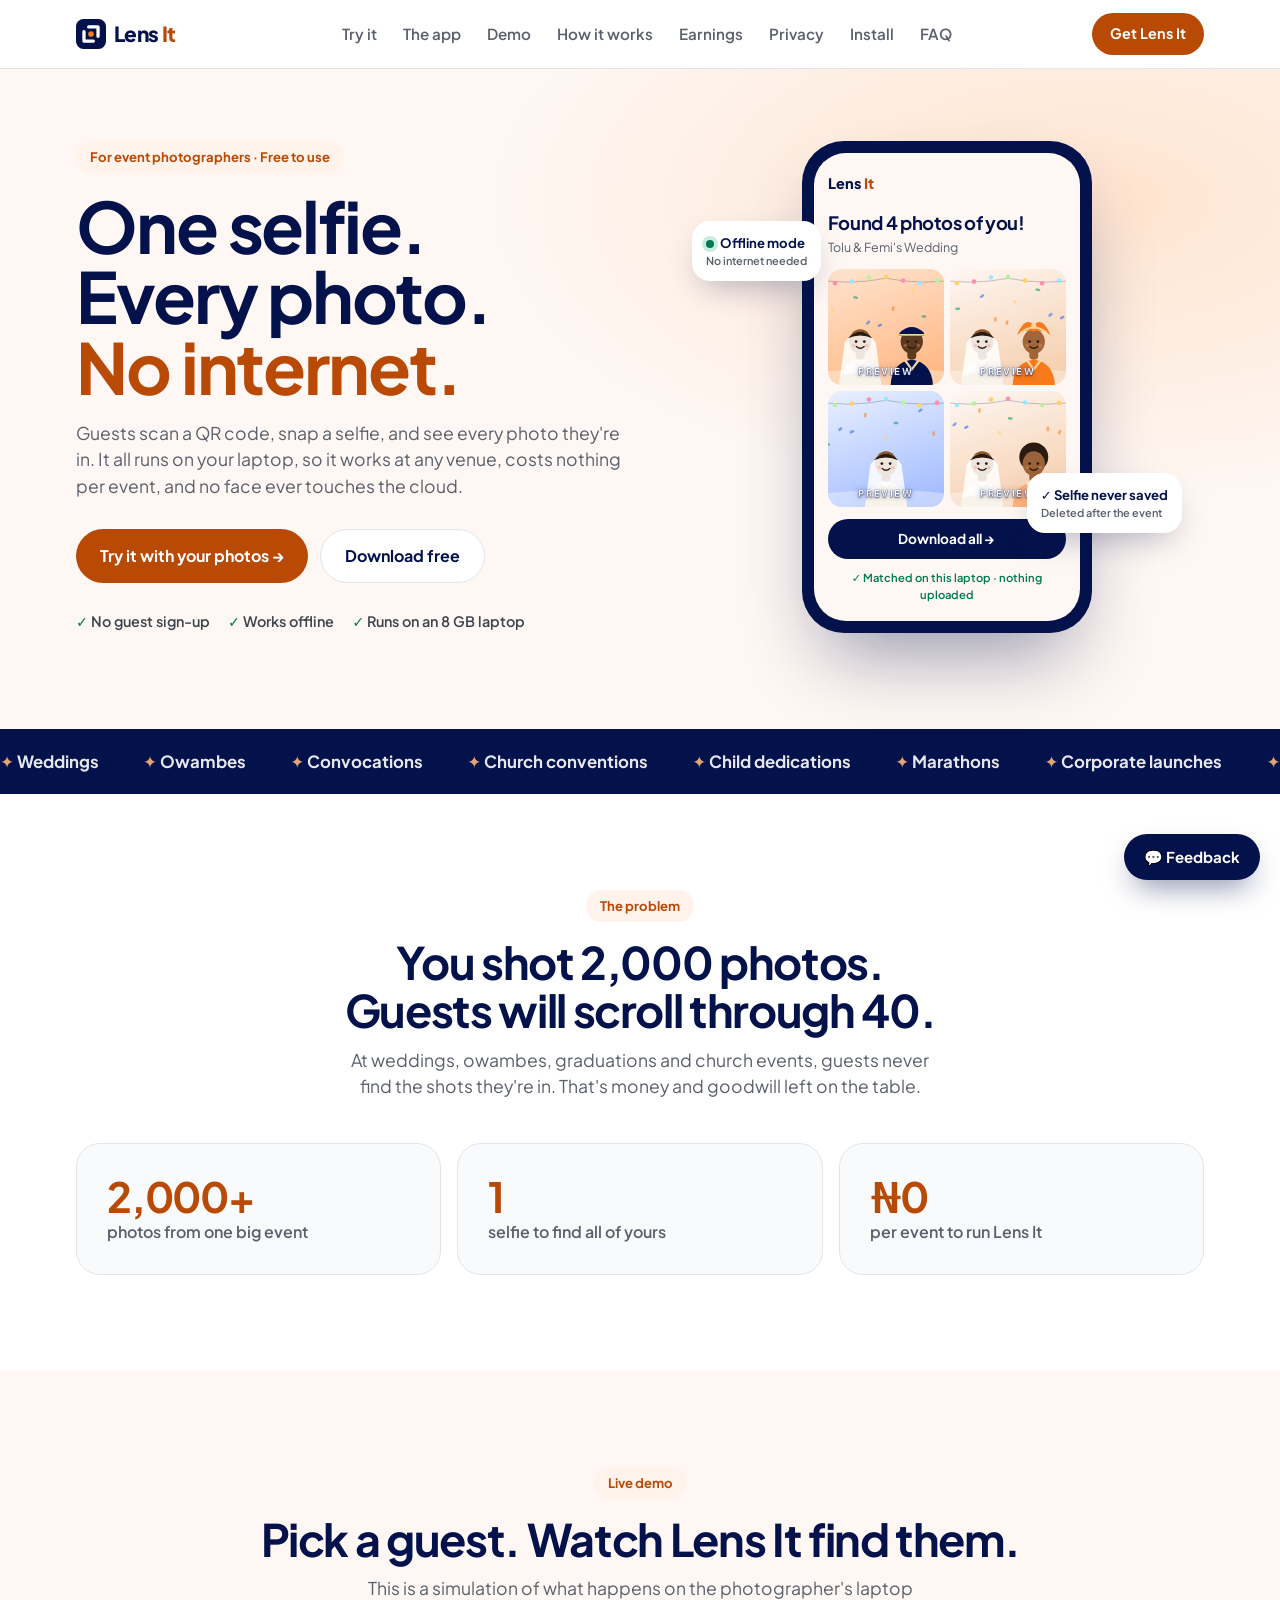
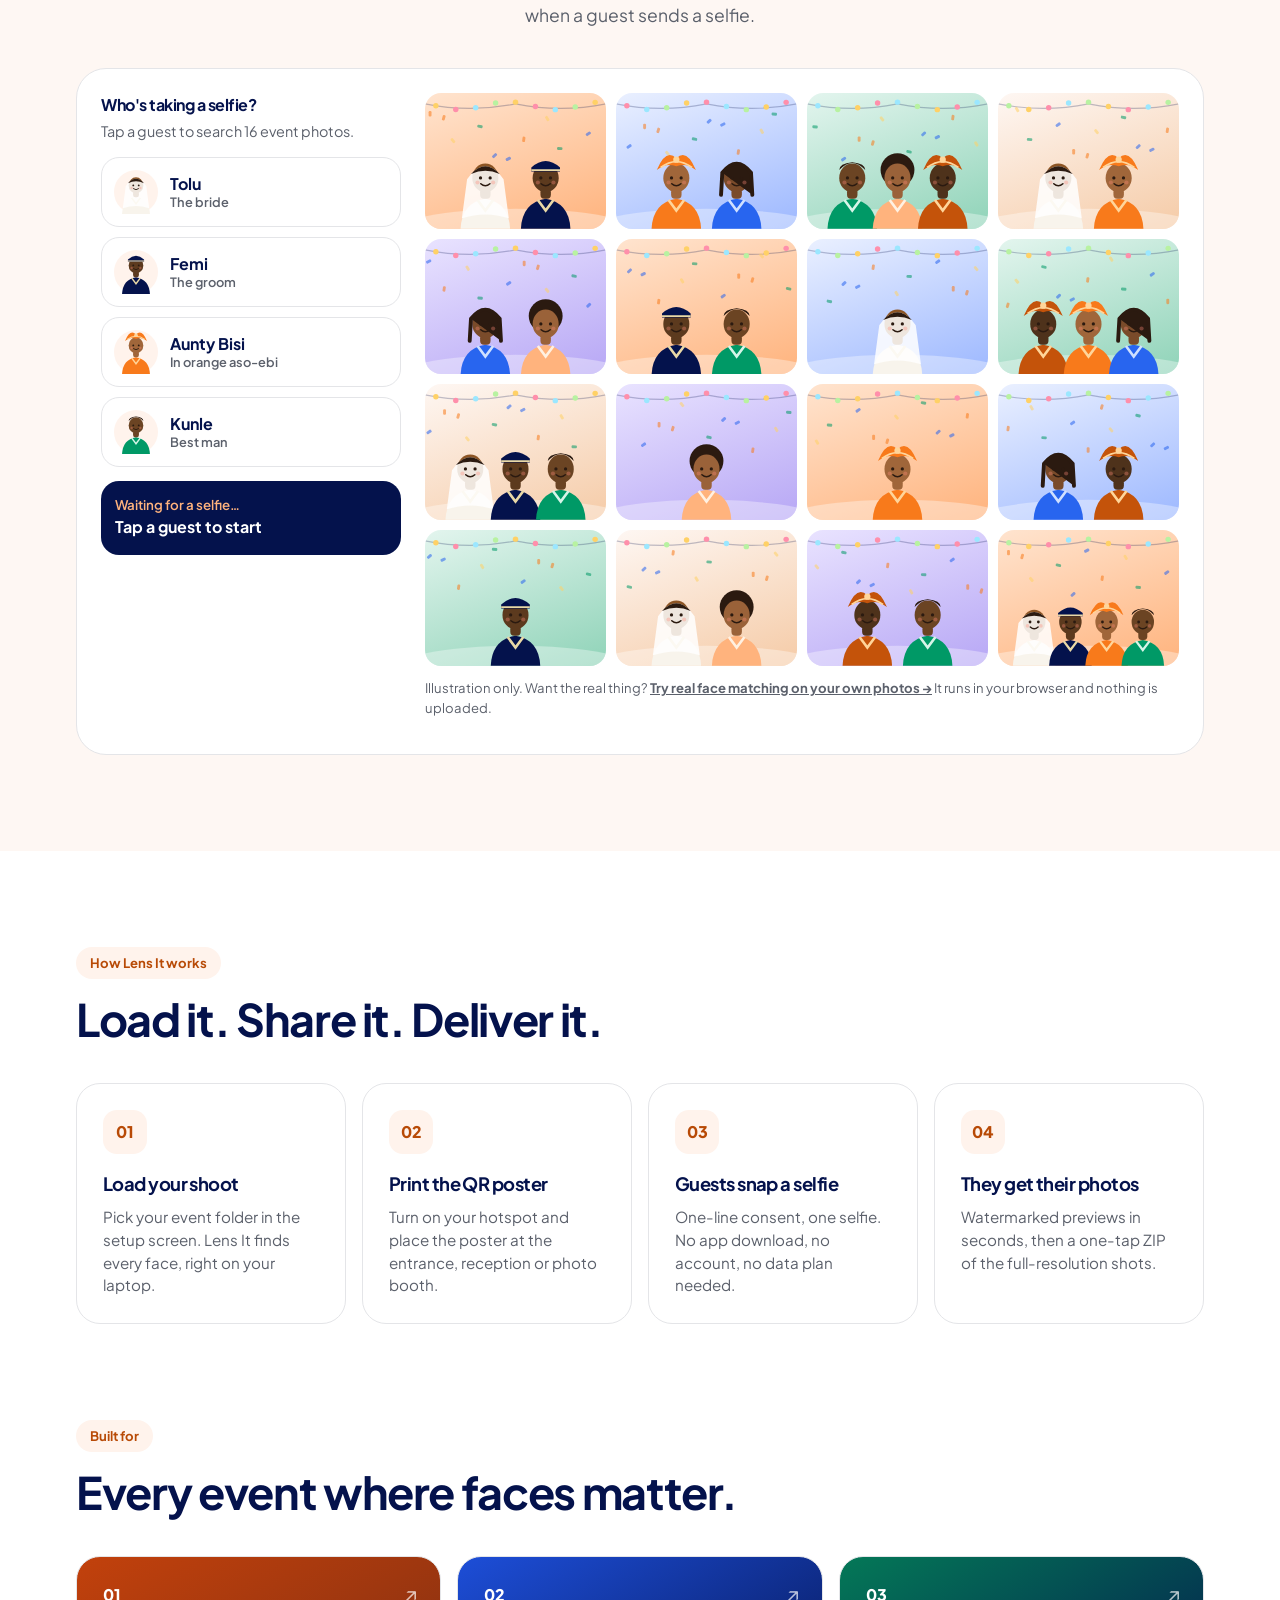
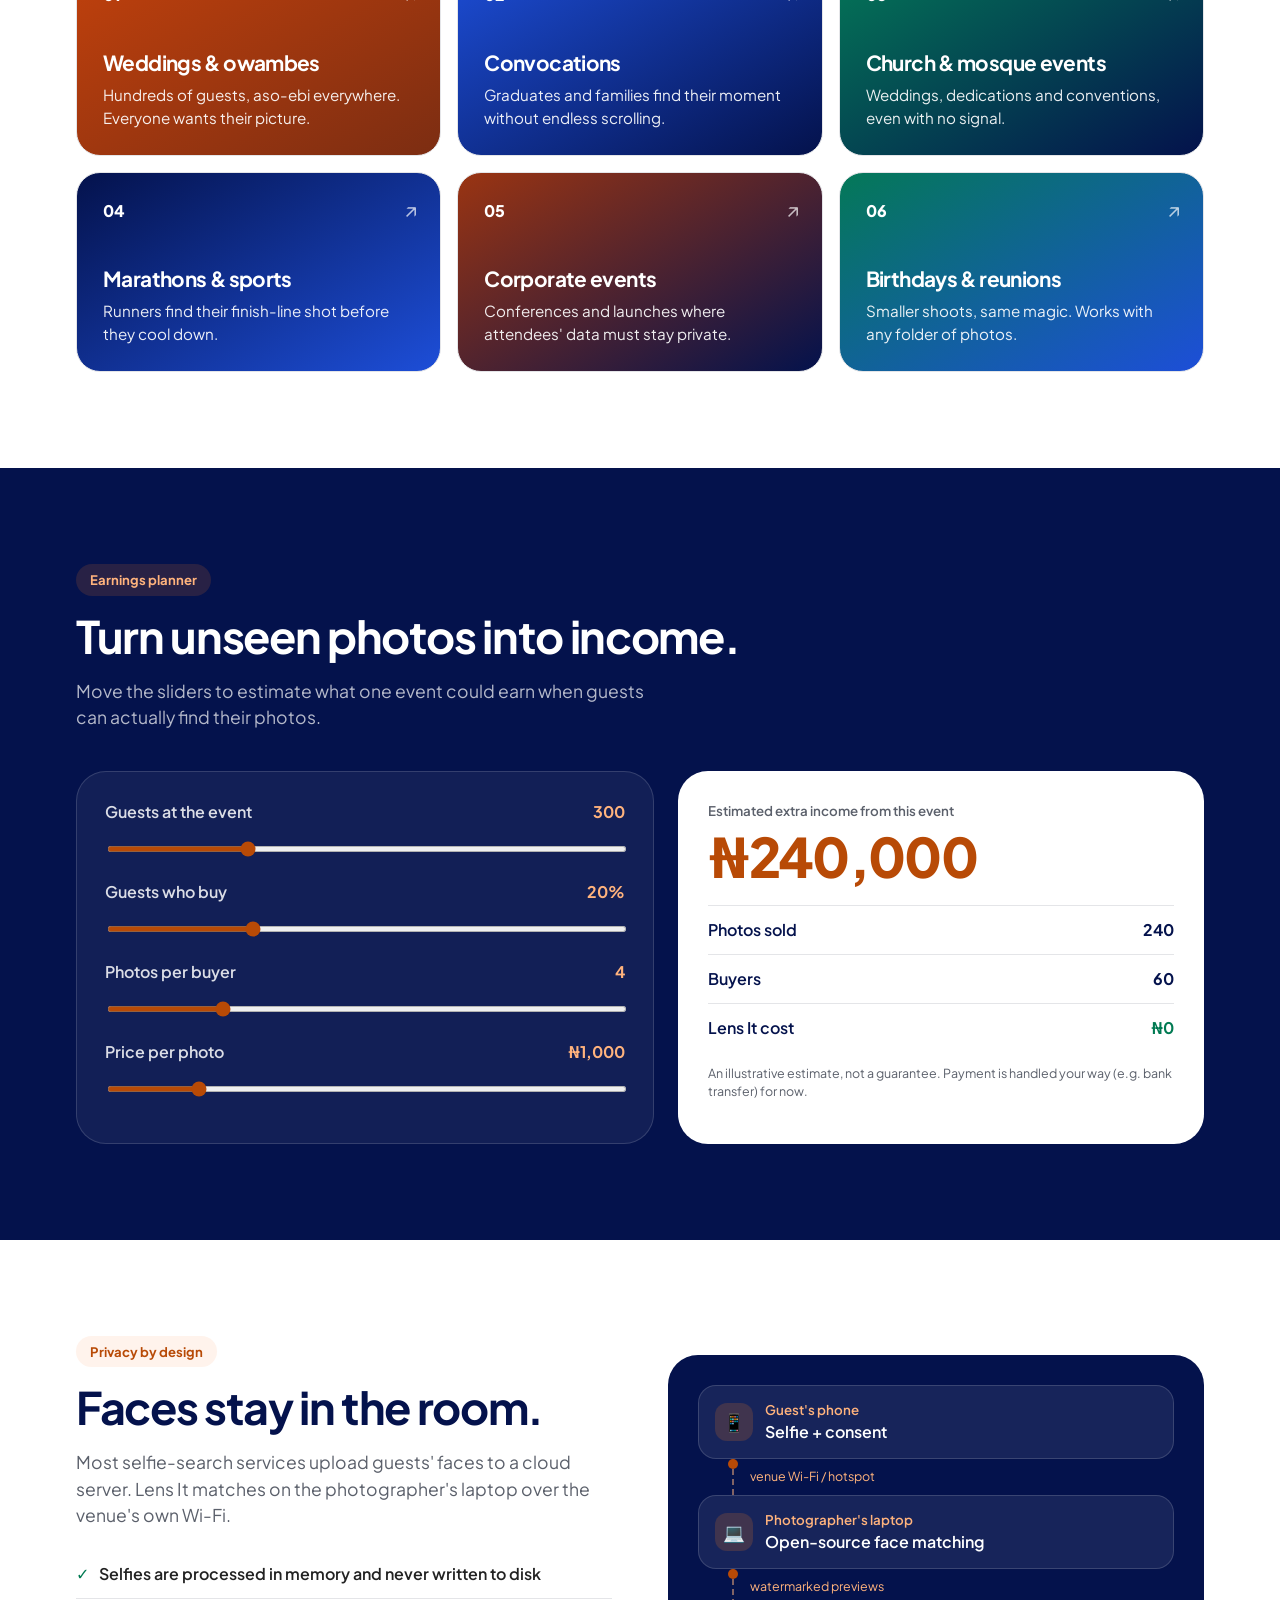
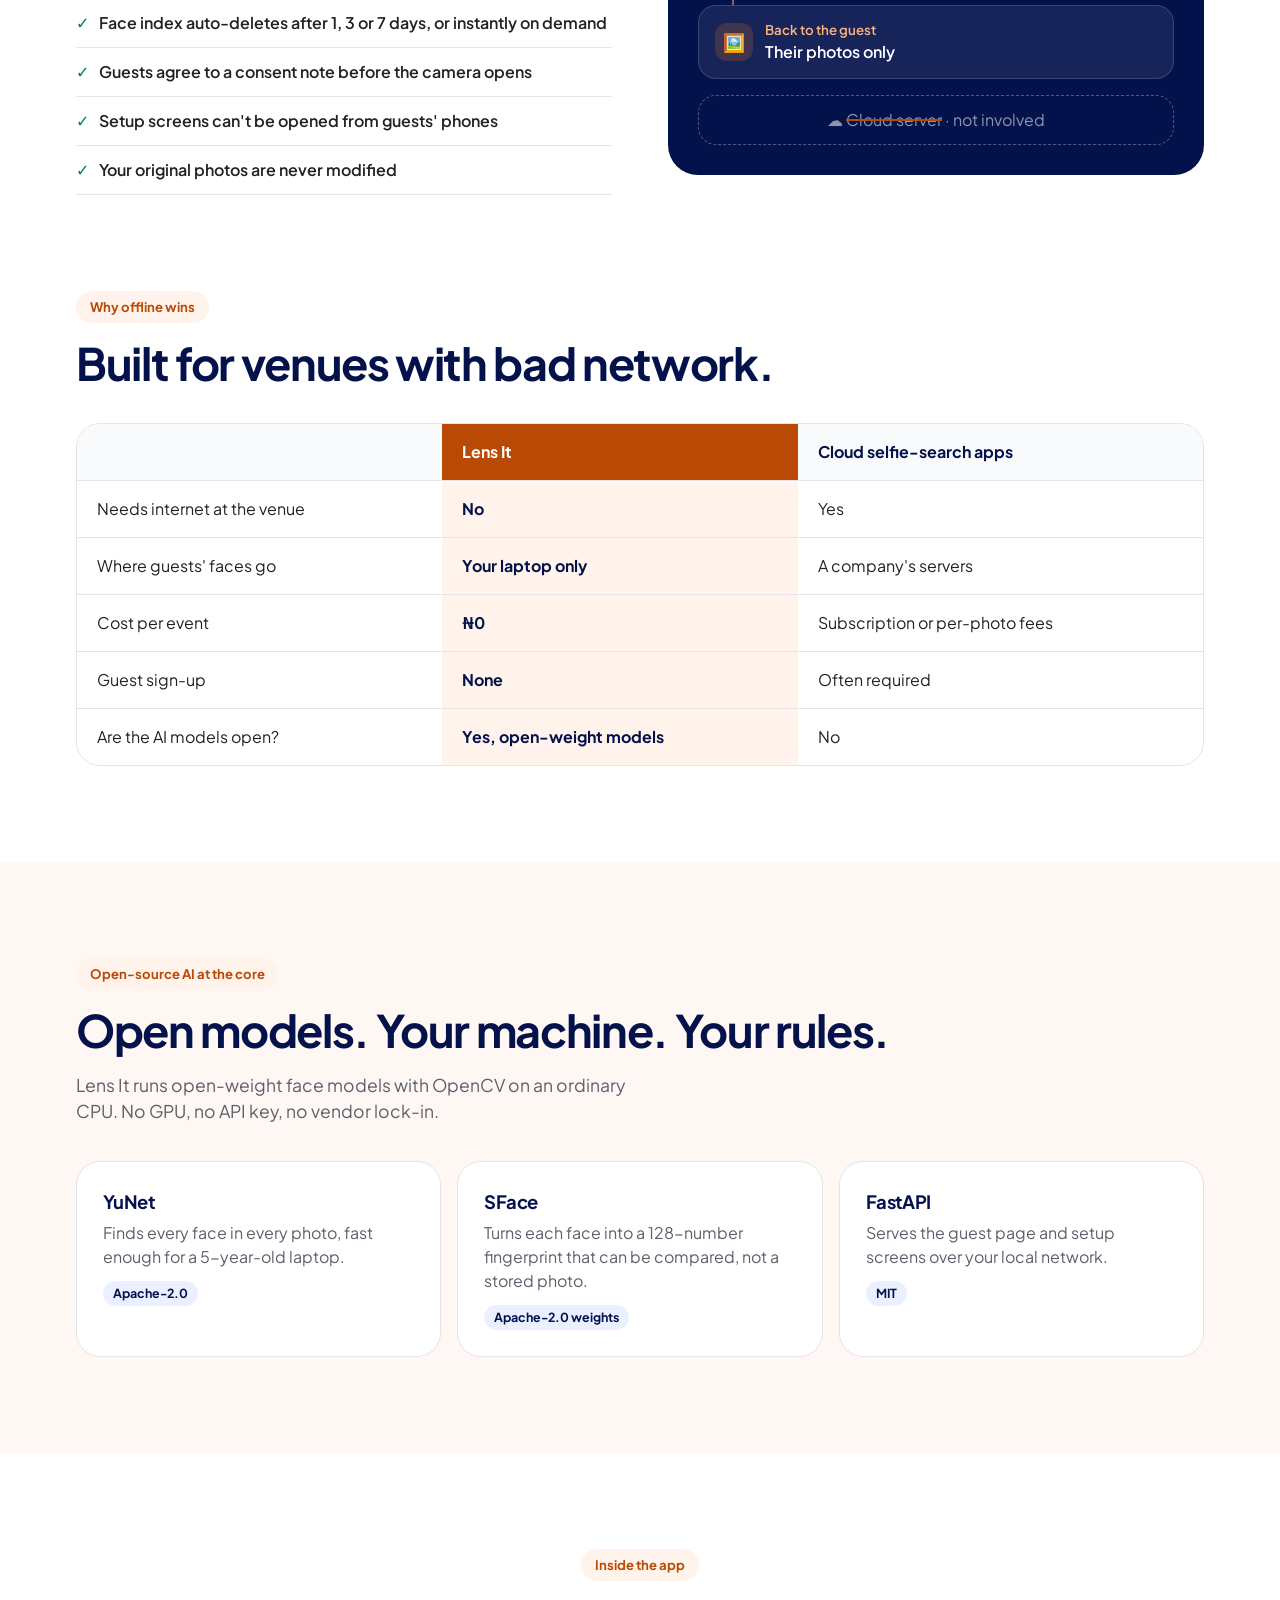
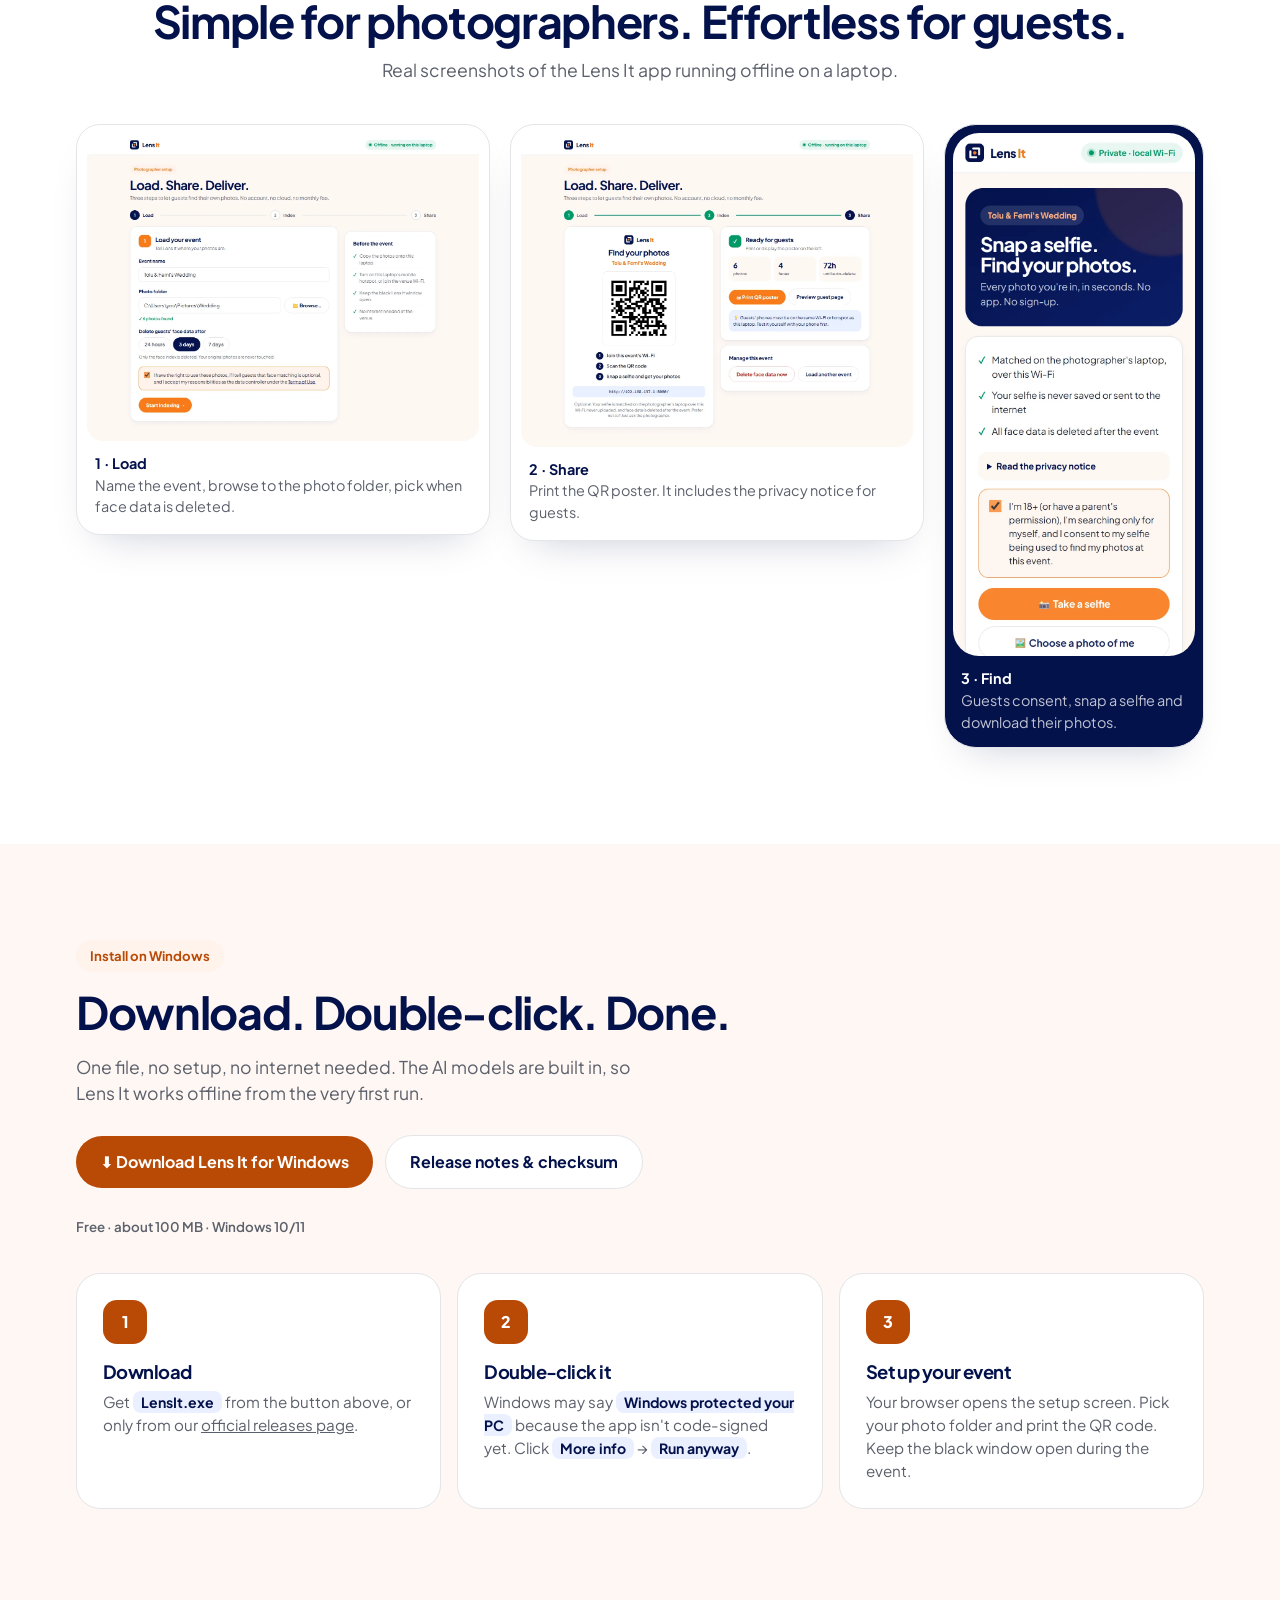
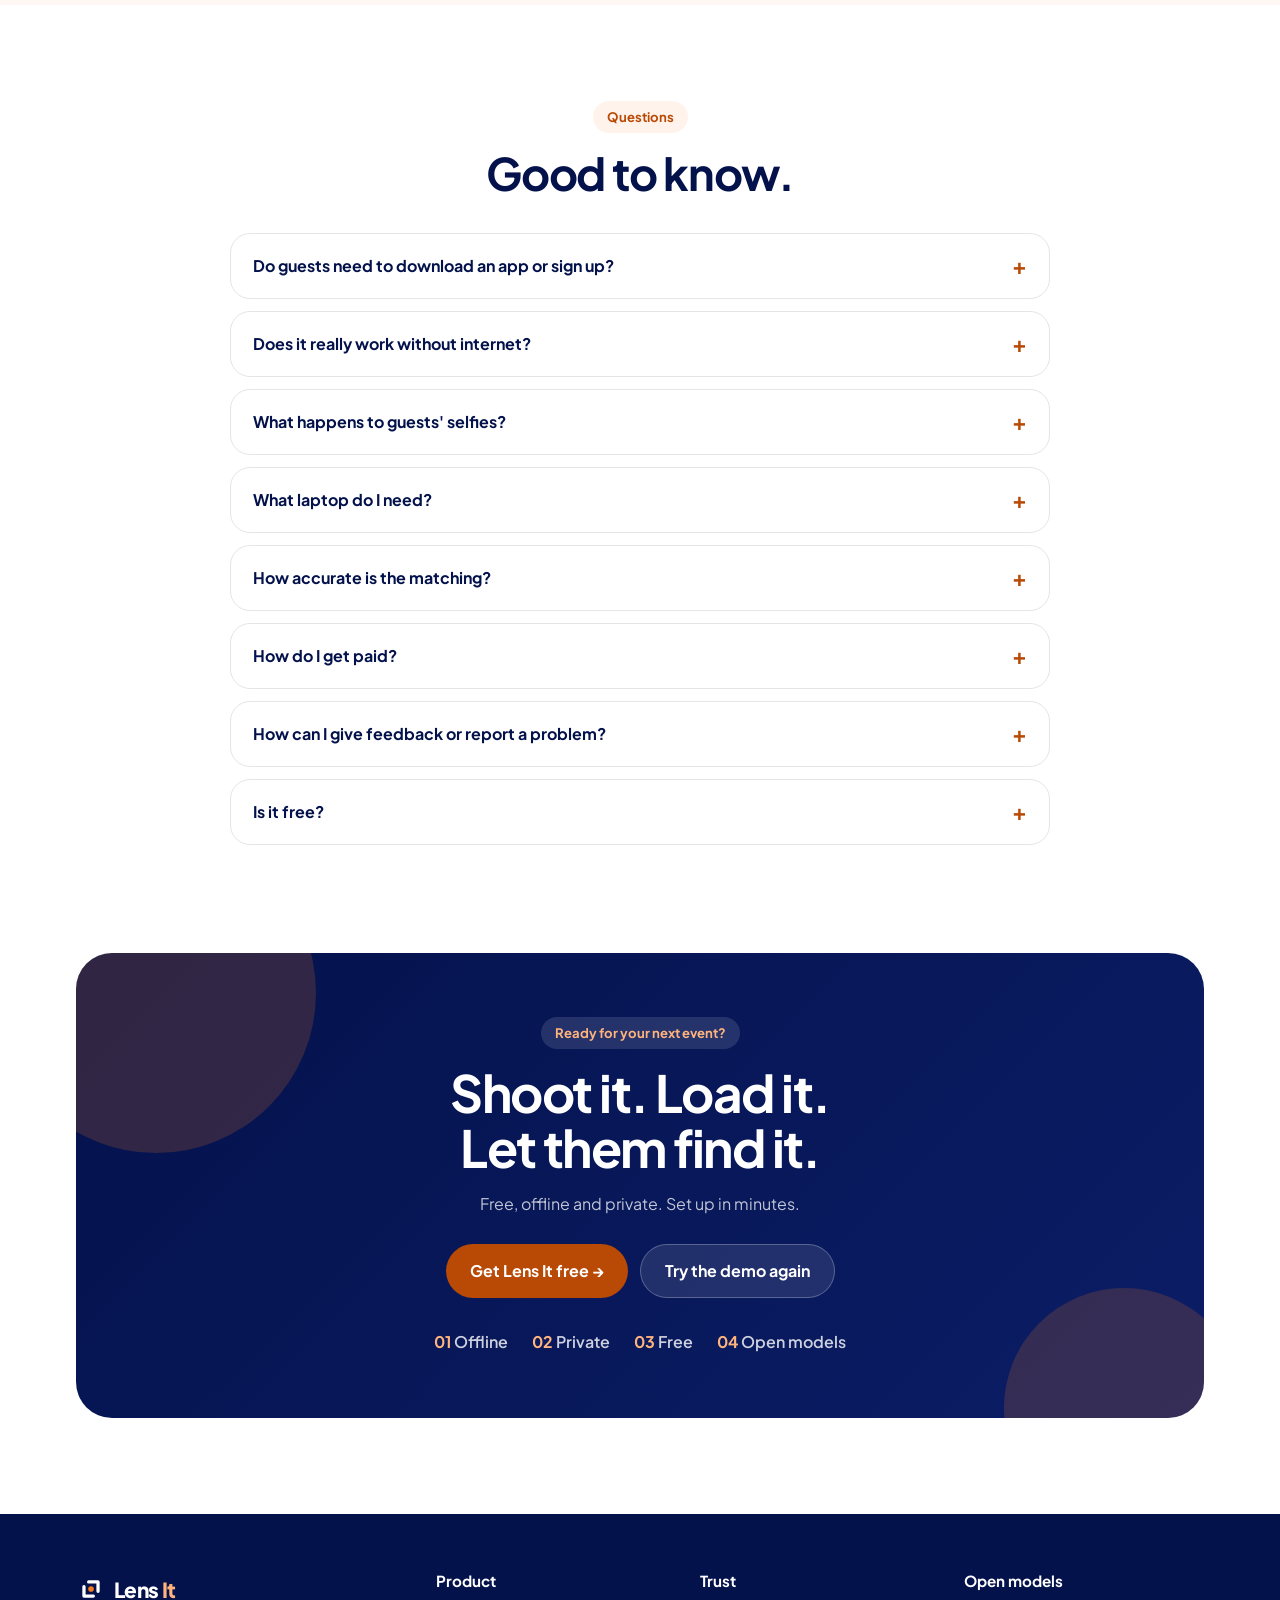
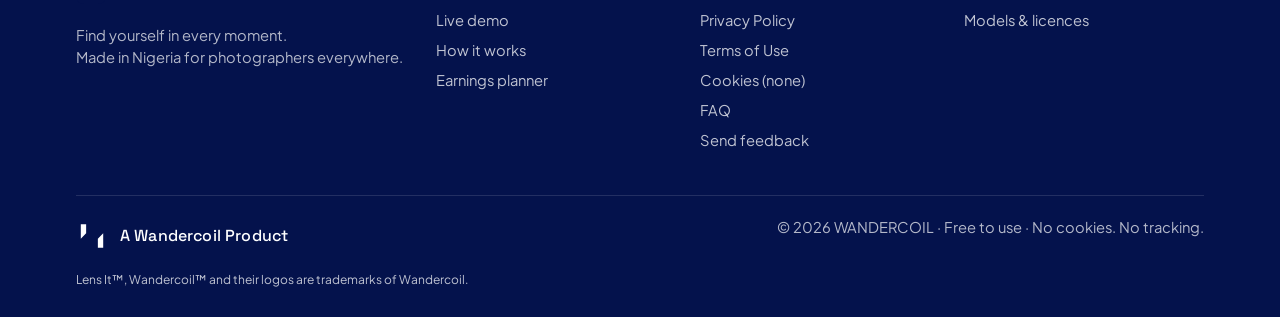
==== lensit/index.html @ 0c5470e7 "Update footer wording" ====
<!doctype html>
<html lang="en">
<head>
<meta charset="utf-8">
<meta name="viewport" content="width=device-width,initial-scale=1">
<meta property="og:title" content="Lens It: find yourself in every moment">
<meta property="og:description" content="Guests find every event photo they are in with one selfie, matched offline on the photographer's laptop. Free to use.">
<meta property="og:image" content="https://wandercoil.github.io/lensit/icon-512.png">
<meta property="og:type" content="website">
<meta name="theme-color" content="#04124c">
<link rel="icon" href="logo.svg" type="image/svg+xml">
<link rel="icon" href="favicon-32.png" sizes="32x32" type="image/png">
<link rel="apple-touch-icon" href="apple-touch-icon.png">
<title>Lens It · Find yourself in every moment</title>
<meta name="description" content="Guests find every event photo they're in with one selfie. Runs on the photographer's laptop. No internet, no cloud, no monthly fee.">
<link rel="preconnect" href="https://fonts.googleapis.com">
<link href="https://fonts.googleapis.com/css2?family=Space+Grotesk:wght@500&display=swap" rel="stylesheet">
<link href="https://fonts.googleapis.com/css2?family=Plus+Jakarta+Sans:wght@400;600;700;800&display=swap" rel="stylesheet">
<style>
:root{--navy:#04124c;--navy-2:#0b1d66;--orange:#b84a06;--orange-bright:#f87a1b;--orange-dark:#9a3d05;--orange-light:#ffb37d;--orange-wash:#fff3ec;--cream:#fef7f3;--ink:#222;--muted:#5b606b;--line:#e4e5e8;--green:#007a52;--blue:#2865ef;--blue-light:#eaf0ff;--white:#fff;--surface:#f9fafb}
*{box-sizing:border-box}
html{scroll-behavior:smooth}
body{margin:0;font-family:"Plus Jakarta Sans",ui-sans-serif,system-ui,sans-serif;background:var(--white);color:var(--ink);line-height:1.5;overflow-x:hidden}
a{color:inherit}
.wrap{max-width:1160px;margin:auto;padding:0 16px}
.btn{display:inline-flex;align-items:center;gap:8px;border-radius:999px;padding:14px 24px;font-weight:700;text-decoration:none;border:0;font-size:1rem;cursor:pointer;font-family:inherit;transition:transform .15s,background .15s}
.btn:hover{transform:translateY(-1px)}
.btn.primary{background:var(--orange);color:var(--white)}
.btn.primary:hover{background:#e56a0e}
.btn.ghost{background:var(--white);color:var(--navy);border:1px solid var(--line)}
.btn.light{background:rgba(255,255,255,.1);color:#fff;border:1px solid rgba(255,255,255,.25)}
.eyebrow{display:inline-block;font-size:.82rem;font-weight:700;color:var(--orange);background:var(--orange-wash);padding:6px 14px;border-radius:999px}
.dark .eyebrow{background:rgba(248,122,27,.15)}
h1,h2,h3{color:var(--navy);letter-spacing:-.03em;margin:0}
h2{font-size:clamp(1.9rem,4vw,2.8rem);line-height:1.08;margin:16px 0 12px}
section{padding:96px 0}
.lead{color:var(--muted);font-size:1.1rem;max-width:580px}
.center{text-align:center}.center .lead{margin:auto}
.dark{background:var(--navy);color:#fff}.dark h2,.dark h3{color:#fff}.dark .lead{color:rgba(255,255,255,.7)}

/* reveal */
.reveal{opacity:0;transform:translateY(24px);transition:opacity .7s ease,transform .7s ease}
.reveal.in{opacity:1;transform:none}
@media (prefers-reduced-motion:reduce){.reveal{opacity:1;transform:none;transition:none}*{animation:none!important;scroll-behavior:auto!important}}

/* header */
header{position:sticky;top:0;background:rgba(255,255,255,.88);backdrop-filter:blur(10px);border-bottom:1px solid var(--line);z-index:20}
header .wrap{display:flex;align-items:center;justify-content:space-between;height:68px}
.logo{display:flex;align-items:center;gap:8px;font-weight:800;font-size:1.3rem;color:var(--navy);text-decoration:none;letter-spacing:-.03em}
.logo .wmark span{color:var(--orange)}
.logo svg{width:30px;height:30px}
nav a{margin-left:26px;text-decoration:none;color:var(--muted);font-weight:600;font-size:.95rem}
nav a:hover{color:var(--navy)}
header .btn{padding:10px 18px;font-size:.9rem}

/* hero */
.hero{background:radial-gradient(1000px 500px at 85% 20%,#ffe4cf 0,transparent 60%),var(--cream);padding:72px 0 96px;position:relative}
.hero .wrap{display:grid;grid-template-columns:1.1fr 1fr;gap:48px;align-items:center}
.hero h1{font-size:clamp(2.6rem,6vw,4.4rem);line-height:1;margin:18px 0}
.hero h1 em{font-style:normal;color:var(--orange);position:relative}
.hero h1 em::after{content:"";position:absolute;left:0;right:0;bottom:.05em;height:.14em;background:var(--orange-light);opacity:.45;border-radius:4px;z-index:-1}
.hero .ctas{display:flex;gap:12px;flex-wrap:wrap;margin-top:30px}
.hero .proof{display:flex;gap:18px;flex-wrap:wrap;margin-top:28px;color:#3f444d;font-weight:600;font-size:.9rem}
.hero .proof span::before{content:"✓ ";color:var(--green)}
.phone{position:relative;justify-self:center;width:290px;background:var(--navy);border-radius:42px;padding:12px;box-shadow:0 40px 80px -24px rgba(4,18,76,.45);animation:bob 6s ease-in-out infinite}
@keyframes bob{50%{transform:translateY(-10px)}}
.screen{background:var(--cream);border-radius:32px;padding:20px 14px 18px;overflow:hidden}
.screen .mini{font-weight:800;color:var(--navy);font-size:.9rem}.screen .mini span{color:var(--orange)}
.screen h4{color:var(--navy);margin:14px 0 2px;font-size:1.15rem;letter-spacing:-.02em}
.screen p{font-size:.78rem;color:var(--muted);margin:0 0 12px}
.screen .thumbs{display:grid;grid-template-columns:1fr 1fr;gap:6px}
.screen .thumbs .ph{aspect-ratio:1;border-radius:14px}
.screen .pnote{margin-top:10px;text-align:center;font-size:.7rem;font-weight:600;color:var(--green)}
.screen .dl{margin-top:12px;background:var(--navy);color:#fff;text-align:center;border-radius:999px;padding:10px;font-weight:700;font-size:.85rem}
.float{position:absolute;background:var(--white);border-radius:18px;padding:12px 14px;box-shadow:0 14px 34px -12px rgba(4,18,76,.35);font-size:.82rem;font-weight:700;color:var(--navy);white-space:nowrap}
.float small{display:block;color:var(--muted);font-weight:600}
.f1{left:-110px;top:80px;animation:bob 5s ease-in-out infinite reverse}.f2{right:-90px;bottom:100px;animation:bob 7s ease-in-out infinite}
.f1 .dot{display:inline-block;width:8px;height:8px;border-radius:50%;background:var(--green);margin-right:6px;box-shadow:0 0 0 4px rgba(0,153,102,.2)}

/* photo tiles (shared by hero + demo) */
.ph{position:relative;overflow:hidden;background:linear-gradient(160deg,var(--c1),var(--c2))}
.ph svg{position:absolute;inset:0;width:100%;height:100%}
.ph .wm{position:absolute;left:0;right:0;bottom:7px;text-align:center;font-size:.6rem;font-weight:800;letter-spacing:.16em;color:#fff;-webkit-text-stroke:.35px rgba(4,18,76,.55);text-shadow:0 1px 2px rgba(4,18,76,.55),0 0 6px rgba(4,18,76,.35)}

/* marquee */
.marquee{background:var(--navy);color:#fff;overflow:hidden;padding:20px 0;white-space:nowrap}
.track{display:inline-flex;gap:44px;animation:scroll 32s linear infinite;font-weight:700;font-size:1.05rem}
.track span{opacity:.9}.track span::before{content:"✦ ";color:var(--orange)}
@keyframes scroll{to{transform:translateX(-50%)}}

/* problem */
.stats{display:grid;grid-template-columns:repeat(3,1fr);gap:16px;margin-top:44px}
.stat{background:var(--surface);border:1px solid var(--line);border-radius:24px;padding:30px;text-align:left}
.stat b{display:block;font-size:2.6rem;color:var(--orange);letter-spacing:-.03em;line-height:1.1}
.stat span{color:var(--muted);font-weight:600}

/* demo */
.demo{background:var(--cream)}
.demo-box{display:grid;grid-template-columns:300px 1fr;gap:24px;margin-top:40px;background:var(--white);border:1px solid var(--line);border-radius:30px;padding:24px}
.guests h3{font-size:1rem;margin-bottom:4px}
.guests p{color:var(--muted);font-size:.9rem;margin:0 0 14px}
.guest{display:flex;align-items:center;gap:12px;width:100%;padding:12px;border:1px solid var(--line);border-radius:18px;background:var(--white);cursor:pointer;margin-bottom:10px;font-family:inherit;font-size:1rem;font-weight:700;color:var(--navy);text-align:left;transition:border-color .15s,background .15s}
.guest:hover{border-color:var(--orange-light)}
.guest.on{border-color:var(--orange);background:var(--orange-wash)}
.guest .av{width:44px;height:44px;border-radius:50%;flex:none;display:grid;place-items:center}
.guest small{display:block;color:var(--muted);font-weight:600;font-size:.8rem}
.result{margin-top:14px;padding:14px;border-radius:18px;background:var(--navy);color:#fff;font-weight:700;min-height:74px}
.result small{display:block;color:var(--orange-light);font-weight:600}
.grid-wrap{position:relative}
.pgrid{display:grid;grid-template-columns:repeat(4,1fr);gap:10px}
.pgrid .ph{aspect-ratio:4/3;border-radius:16px;transition:opacity .35s,transform .35s,box-shadow .35s}
.pgrid .ph.dim{opacity:.18;transform:scale(.97)}
.pgrid .ph.hit{box-shadow:0 0 0 3px var(--orange);transform:scale(1.02)}
.pgrid .ph.hit::after{content:"✓";position:absolute;top:6px;right:6px;width:22px;height:22px;border-radius:50%;background:var(--orange);color:#fff;font-size:.75rem;font-weight:800;display:grid;place-items:center}
.scan{position:absolute;left:-6px;right:-6px;height:4px;background:var(--orange);box-shadow:0 0 18px 4px rgba(248,122,27,.6);border-radius:4px;top:0;opacity:0;pointer-events:none}
.scan.go{animation:scan 1.2s ease-in-out}
@keyframes scan{0%{top:0;opacity:1}100%{top:100%;opacity:1}}
.demo-note{font-size:.82rem;color:var(--muted);margin-top:12px}

/* how */
.steps{display:grid;grid-template-columns:repeat(4,1fr);gap:16px;margin-top:40px;position:relative}
.step{background:var(--white);border:1px solid var(--line);border-radius:24px;padding:26px;position:relative}
.step .n{width:44px;height:44px;border-radius:14px;display:grid;place-items:center;background:var(--orange-wash);color:var(--orange);font-weight:800}
.step h3{font-size:1.15rem;margin:16px 0 8px}
.step p{color:var(--muted);margin:0;font-size:.95rem}

/* for who */
.who{display:grid;grid-template-columns:repeat(3,1fr);gap:16px;margin-top:40px}
.who .card{border-radius:24px;padding:26px;color:#fff;min-height:200px;display:flex;flex-direction:column;justify-content:space-between;position:relative;overflow:hidden}
.who .card .n{font-weight:800;opacity:.7}
.who .card h3{color:#fff;font-size:1.3rem;margin:24px 0 6px}
.who .card p{margin:0;opacity:.85;font-size:.95rem}
.who .card::after{content:"↗";position:absolute;top:20px;right:22px;font-size:1.3rem;opacity:.7}

/* calculator */
.calc{display:grid;grid-template-columns:1.1fr 1fr;gap:24px;margin-top:40px}
.calc .panel{background:rgba(255,255,255,.06);border:1px solid rgba(255,255,255,.14);border-radius:30px;padding:28px}
.field{margin-bottom:22px}
.field label{display:flex;justify-content:space-between;font-weight:600;color:rgba(255,255,255,.85);margin-bottom:10px}
.field label b{color:var(--orange-light)}
input[type=range]{width:100%;accent-color:var(--orange);height:6px}
.out{background:var(--white);color:var(--navy);border-radius:30px;padding:30px;display:flex;flex-direction:column;justify-content:center}
.out small{color:var(--muted);font-weight:600}
.out .big{font-size:clamp(2.4rem,5vw,3.4rem);font-weight:800;color:var(--orange);letter-spacing:-.03em;line-height:1.1;margin:6px 0 18px}
.out .row{display:flex;justify-content:space-between;padding:12px 0;border-top:1px solid var(--line);font-weight:600}
.out .row b{color:var(--navy)}
.out .row .zero{color:var(--green)}
.out .fine{font-size:.78rem;color:var(--muted);margin-top:12px}

/* privacy */
.privacy .wrap{display:grid;grid-template-columns:1fr 1fr;gap:56px;align-items:center}
.flow{background:var(--navy);border-radius:30px;padding:30px;color:#fff;position:relative}
.node{background:rgba(255,255,255,.08);border:1px solid rgba(255,255,255,.15);border-radius:18px;padding:14px 16px;font-weight:600;display:flex;gap:12px;align-items:center}
.node .ic{width:38px;height:38px;border-radius:12px;background:rgba(248,122,27,.18);display:grid;place-items:center;flex:none;font-size:1.1rem}
.node small{display:block;color:var(--orange-light);font-weight:600}
.arrow{position:relative;height:36px;margin-left:34px;border-left:2px dashed rgba(255,179,125,.5)}
.arrow i{position:absolute;left:-6px;width:10px;height:10px;border-radius:50%;background:var(--orange);animation:pkt 1.6s linear infinite}
@keyframes pkt{from{top:0}to{top:100%}}
.arrow span{position:absolute;left:16px;top:8px;font-size:.78rem;color:var(--orange-light)}
.cloud{margin-top:16px;border:1px dashed rgba(255,255,255,.3);border-radius:18px;padding:12px;text-align:center;color:rgba(255,255,255,.55)}
.cloud s{text-decoration-color:var(--orange);text-decoration-thickness:2px}
.ticks{list-style:none;padding:0;margin:22px 0 0}
.ticks li{padding:12px 0;border-bottom:1px solid var(--line);font-weight:600;display:flex;gap:10px}
.ticks li::before{content:"✓";color:var(--green);font-weight:800}

/* compare */
table{width:100%;border-collapse:separate;border-spacing:0;border:1px solid var(--line);border-radius:24px;overflow:hidden;margin-top:36px}
th,td{padding:16px 20px;text-align:left;border-bottom:1px solid var(--line)}
th{background:var(--surface);color:var(--navy)}
th:nth-child(2){background:var(--orange);color:#fff}
td:nth-child(2){font-weight:700;color:var(--navy);background:var(--orange-wash)}
tr:last-child td{border-bottom:0}

/* open */
.open{background:var(--cream)}
.ogrid{display:grid;grid-template-columns:repeat(3,1fr);gap:16px;margin-top:36px}
.card{background:var(--white);border:1px solid var(--line);border-radius:24px;padding:26px}
.card h3{font-size:1.15rem;margin-bottom:6px}
.card p{color:var(--muted);margin:0}
.tag{display:inline-block;background:var(--blue-light);color:var(--navy);padding:3px 10px;border-radius:999px;font-size:.78rem;font-weight:700;margin-top:12px}
.term{margin-top:24px;background:var(--navy);border-radius:24px;padding:22px 24px;font-family:ui-monospace,Consolas,monospace;color:#d6defa;font-size:.9rem;overflow-x:auto}
.term .p{color:var(--orange-light)}
.term .c{color:rgba(214,222,250,.5)}


/* app screenshots */
.shots{display:grid;grid-template-columns:1fr 1fr 260px;gap:20px;margin-top:40px;align-items:start}
.shot{margin:0;background:var(--white);border:1px solid var(--line);border-radius:24px;padding:10px;box-shadow:0 20px 40px -24px rgba(4,18,76,.25)}
.shot img{width:100%;height:auto;display:block;border-radius:16px}
.shot figcaption{padding:12px 8px 6px;color:var(--muted);font-size:.9rem}
.shot figcaption b{display:block;color:var(--navy)}
.phone-shot{border-radius:32px;background:var(--navy);padding:8px}
.phone-shot img{border-radius:26px}
.phone-shot figcaption{color:rgba(255,255,255,.75)}.phone-shot figcaption b{color:#fff}

/* install */
.install{background:var(--cream)}
.inst{display:grid;grid-template-columns:repeat(3,1fr);gap:16px;margin-top:36px}
.inst .card .n{width:44px;height:44px;border-radius:14px;display:grid;place-items:center;background:var(--orange);color:#fff;font-weight:800;margin-bottom:14px}
.inst .card p{font-size:.95rem}
.inst kbd{background:var(--blue-light);color:var(--navy);padding:2px 8px;border-radius:8px;font-family:inherit;font-weight:700;font-size:.88rem}
.dlrow{display:flex;gap:12px;flex-wrap:wrap;align-items:center;margin-top:28px}
.dlrow small{color:var(--muted);font-weight:600}

/* faq */
.faq{max-width:820px;margin:36px auto 0}
details{border:1px solid var(--line);border-radius:20px;padding:4px 22px;margin-bottom:12px;background:var(--white)}
details[open]{border-color:var(--orange-light);background:var(--orange-wash)}
summary{cursor:pointer;list-style:none;font-weight:700;color:var(--navy);padding:16px 0;display:flex;justify-content:space-between;gap:12px}
summary::-webkit-details-marker{display:none}
summary::after{content:"+";color:var(--orange);font-size:1.4rem;line-height:1;transition:transform .2s}
details[open] summary::after{transform:rotate(45deg)}
details p{color:var(--muted);margin:0 0 18px}

/* cta */
.cta{background:linear-gradient(135deg,var(--navy),var(--navy-2));color:#fff;border-radius:36px;padding:64px 32px;text-align:center;position:relative;overflow:hidden}
.cta::before,.cta::after{content:"";position:absolute;border-radius:50%;background:var(--orange);opacity:.18}
.cta::before{width:320px;height:320px;top:-120px;left:-80px}.cta::after{width:240px;height:240px;bottom:-110px;right:-40px}
.cta h2{color:#fff;font-size:clamp(2rem,4.5vw,3.2rem);position:relative}
.cta p{color:rgba(255,255,255,.75);position:relative}
.cta .ctas{display:flex;gap:12px;justify-content:center;flex-wrap:wrap;margin-top:28px;position:relative}
.cta ol{display:flex;gap:24px;justify-content:center;flex-wrap:wrap;list-style:none;padding:0;margin:32px 0 0;color:rgba(255,255,255,.8);font-weight:600;position:relative}
.cta ol b{color:var(--orange-light)}

footer{background:var(--navy);color:rgba(255,255,255,.7);padding:56px 0 28px;font-size:.92rem;margin-top:96px}
.fcols{display:grid;grid-template-columns:1.4fr 1fr 1fr 1fr;gap:24px}
footer h4{color:#fff;margin:0 0 12px;font-size:.95rem}
footer a{display:block;color:rgba(255,255,255,.75);text-decoration:none;padding:4px 0}
footer a:hover{color:#fff}
footer .logo{color:#fff}
.tm{font-size:.75rem;opacity:.55;margin:14px 0 0}
.fbot{border-top:1px solid rgba(255,255,255,.12);margin-top:40px;padding-top:20px;display:flex;justify-content:space-between;flex-wrap:wrap;gap:12px}

@media (max-width:900px){
  .shots{grid-template-columns:1fr}.phone-shot{max-width:320px;margin:auto}
  .inst{grid-template-columns:1fr}
  nav{display:none}
  .hero .wrap,.privacy .wrap,.calc{grid-template-columns:1fr}
  .steps{grid-template-columns:1fr 1fr}
  .who{grid-template-columns:1fr 1fr}
  .stats,.ogrid{grid-template-columns:1fr}
  .demo-box{grid-template-columns:1fr}
  .fcols{grid-template-columns:1fr 1fr}
  .f1{left:-24px;top:-14px}.f2{right:-24px}
  section{padding:64px 0}
}
@media (max-width:560px){
  .steps,.who{grid-template-columns:1fr}
  .pgrid{grid-template-columns:repeat(3,1fr)}
  th,td{padding:12px 10px;font-size:.86rem}
  .phone{width:250px}
  .f1,.f2{display:none}
}
.wc{display:inline-flex;align-items:center;gap:12px;color:inherit;text-decoration:none;font-family:"Space Grotesk",ui-sans-serif,system-ui,sans-serif;font-weight:500;font-size:1rem;letter-spacing:.01em}.wc:hover{opacity:.85}.wc .wc-mark{width:32px;height:32px;flex:none}

/* readability: on navy, use the bright orange */
.cta .eyebrow{background:rgba(255,255,255,.12)!important;color:var(--orange-light)!important}
.who .card .n{opacity:1!important}
.dark .eyebrow,.cta .eyebrow,footer .eyebrow{color:var(--orange-light)}
footer .wc{color:#fff}
footer .logo .wmark span,.cta ol b{color:var(--orange-light)!important}footer .logo .wmark{color:#fff}
.marquee .track span::before,.flow .node small,.arrow span{color:var(--orange-light)}
.who .card p{color:rgba(255,255,255,.92);opacity:1}
.who .card .n{color:#fff;opacity:.85}
.tm{opacity:1!important;color:rgba(255,255,255,.75)}
.term .c{color:rgba(214,222,250,.72)}
.hero h1 em::after{background:var(--orange-bright)}
.btn.primary:hover{background:var(--orange-dark)}
.cta::before,.cta::after{background:var(--orange-bright)}
</style>
</head>
<body>


<header>
  <div class="wrap">
    <a class="logo" href="#"><svg class="mark" viewBox="0 0 64 64" aria-hidden="true"><rect width="64" height="64" rx="16" fill="#04124c"/><path d="M17 27V47H37M47 37V17H27" fill="none" stroke="#fff" stroke-width="7" stroke-linecap="round" stroke-linejoin="round"/><circle cx="32" cy="32" r="6" fill="#f87a1b"/></svg><span class="wmark">Lens<span> It</span></span></a>
    <nav><a href="try.html">Try it</a><a href="#app">The app</a><a href="#demo">Demo</a><a href="#how">How it works</a><a href="#earn">Earnings</a><a href="#privacy">Privacy</a><a href="#install">Install</a><a href="#faq">FAQ</a></nav>
    <a class="btn primary" href="#install">Get Lens It</a>
  </div>
</header>

<section class="hero">
  <div class="wrap">
    <div class="reveal">
      <span class="eyebrow">For event photographers · Free to use</span>
      <h1>One selfie.<br>Every photo.<br><em>No internet.</em></h1>
      <p class="lead">Guests scan a QR code, snap a selfie, and see every photo they're in. It all runs on your laptop, so it works at any venue, costs nothing per event, and no face ever touches the cloud.</p>
      <div class="ctas">
        <a class="btn primary" href="try.html">Try it with your photos →</a>
        <a class="btn ghost" href="#install">Download free</a>
      </div>
      <div class="proof"><span>No guest sign-up</span><span>Works offline</span><span>Runs on an 8 GB laptop</span></div>
    </div>
    <div class="phone reveal" aria-hidden="true">
      <div class="screen">
        <div class="mini">Lens<span> It</span></div>
        <h4>Found 4 photos of you!</h4>
        <p>Tolu &amp; Femi's Wedding</p>
        <div class="thumbs" id="heroThumbs"></div>
        <div class="dl">Download all →</div>
        <div class="pnote">✓ Matched on this laptop · nothing uploaded</div>
      </div>
      <div class="float f1"><span class="dot"></span>Offline mode<small>No internet needed</small></div>
      <div class="float f2">✓ Selfie never saved<small>Deleted after the event</small></div>
    </div>
  </div>
</section>

<div class="marquee" aria-label="Events Lens It is built for">
  <div class="track" id="track"></div>
</div>

<section class="center">
  <div class="wrap reveal">
    <span class="eyebrow">The problem</span>
    <h2>You shot 2,000 photos.<br>Guests will scroll through 40.</h2>
    <p class="lead">At weddings, owambes, graduations and church events, guests never find the shots they're in. That's money and goodwill left on the table.</p>
    <div class="stats">
      <div class="stat"><b data-count="2000" data-suffix="+">0</b><span>photos from one big event</span></div>
      <div class="stat"><b>1</b><span>selfie to find all of yours</span></div>
      <div class="stat"><b>₦0</b><span>per event to run Lens It</span></div>
    </div>
  </div>
</section>

<section class="demo" id="demo">
  <div class="wrap">
    <div class="center reveal">
      <span class="eyebrow">Live demo</span>
      <h2>Pick a guest. Watch Lens It find them.</h2>
      <p class="lead">This is a simulation of what happens on the photographer's laptop when a guest sends a selfie.</p>
    </div>
    <div class="demo-box reveal">
      <div class="guests">
        <h3>Who's taking a selfie?</h3>
        <p>Tap a guest to search 16 event photos.</p>
        <div id="guestList"></div>
        <div class="result" id="result"><small>Waiting for a selfie…</small>Tap a guest to start</div>
      </div>
      <div class="grid-wrap">
        <div class="pgrid" id="pgrid"></div>
        <div class="scan" id="scan"></div>
        <p class="demo-note">Illustration only. Want the real thing? <a href="try.html"><strong>Try real face matching on your own photos →</strong></a> It runs in your browser and nothing is uploaded.</p>
      </div>
    </div>
  </div>
</section>

<section id="how">
  <div class="wrap">
    <div class="reveal">
      <span class="eyebrow">How Lens It works</span>
      <h2>Load it. Share it. Deliver it.</h2>
    </div>
    <div class="steps">
      <div class="step reveal"><div class="n">01</div><h3>Load your shoot</h3><p>Pick your event folder in the setup screen. Lens It finds every face, right on your laptop.</p></div>
      <div class="step reveal"><div class="n">02</div><h3>Print the QR poster</h3><p>Turn on your hotspot and place the poster at the entrance, reception or photo booth.</p></div>
      <div class="step reveal"><div class="n">03</div><h3>Guests snap a selfie</h3><p>One-line consent, one selfie. No app download, no account, no data plan needed.</p></div>
      <div class="step reveal"><div class="n">04</div><h3>They get their photos</h3><p>Watermarked previews in seconds, then a one-tap ZIP of the full-resolution shots.</p></div>
    </div>
  </div>
</section>

<section style="padding-top:0">
  <div class="wrap">
    <div class="reveal">
      <span class="eyebrow">Built for</span>
      <h2>Every event where faces matter.</h2>
    </div>
    <div class="who">
      <div class="card reveal" style="background:linear-gradient(150deg,#c2410c,#7c2d12)"><span class="n">01</span><div><h3>Weddings &amp; owambes</h3><p>Hundreds of guests, aso-ebi everywhere. Everyone wants their picture.</p></div></div>
      <div class="card reveal" style="background:linear-gradient(150deg,#1d4ed8,#04124c)"><span class="n">02</span><div><h3>Convocations</h3><p>Graduates and families find their moment without endless scrolling.</p></div></div>
      <div class="card reveal" style="background:linear-gradient(150deg,#047857,#04124c)"><span class="n">03</span><div><h3>Church &amp; mosque events</h3><p>Weddings, dedications and conventions, even with no signal.</p></div></div>
      <div class="card reveal" style="background:linear-gradient(150deg,#04124c,#1d4ed8)"><span class="n">04</span><div><h3>Marathons &amp; sports</h3><p>Runners find their finish-line shot before they cool down.</p></div></div>
      <div class="card reveal" style="background:linear-gradient(150deg,#9a3412,#04124c)"><span class="n">05</span><div><h3>Corporate events</h3><p>Conferences and launches where attendees' data must stay private.</p></div></div>
      <div class="card reveal" style="background:linear-gradient(150deg,#047857,#1d4ed8)"><span class="n">06</span><div><h3>Birthdays &amp; reunions</h3><p>Smaller shoots, same magic. Works with any folder of photos.</p></div></div>
    </div>
  </div>
</section>

<section class="dark" id="earn">
  <div class="wrap">
    <div class="reveal">
      <span class="eyebrow">Earnings planner</span>
      <h2>Turn unseen photos into income.</h2>
      <p class="lead">Move the sliders to estimate what one event could earn when guests can actually find their photos.</p>
    </div>
    <div class="calc reveal">
      <div class="panel">
        <div class="field"><label for="g">Guests at the event <b id="gv"></b></label><input type="range" id="g" min="50" max="1000" step="10" value="300"></div>
        <div class="field"><label for="b">Guests who buy <b id="bv"></b></label><input type="range" id="b" min="5" max="60" step="1" value="20"></div>
        <div class="field"><label for="n">Photos per buyer <b id="nv"></b></label><input type="range" id="n" min="1" max="15" step="1" value="4"></div>
        <div class="field" style="margin:0"><label for="p">Price per photo <b id="pv"></b></label><input type="range" id="p" min="200" max="5000" step="100" value="1000"></div>
      </div>
      <div class="out">
        <small>Estimated extra income from this event</small>
        <div class="big" id="total">₦0</div>
        <div class="row"><span>Photos sold</span><b id="sold">0</b></div>
        <div class="row"><span>Buyers</span><b id="buyers">0</b></div>
        <div class="row"><span>Lens It cost</span><b class="zero">₦0</b></div>
        <p class="fine">An illustrative estimate, not a guarantee. Payment is handled your way (e.g. bank transfer) for now.</p>
      </div>
    </div>
  </div>
</section>

<section class="privacy" id="privacy">
  <div class="wrap">
    <div class="reveal">
      <span class="eyebrow">Privacy by design</span>
      <h2>Faces stay in the room.</h2>
      <p class="lead">Most selfie-search services upload guests' faces to a cloud server. Lens It matches on the photographer's laptop over the venue's own Wi-Fi.</p>
      <ul class="ticks">
        <li>Selfies are processed in memory and never written to disk</li>
        <li>Face index auto-deletes after 1, 3 or 7 days, or instantly on demand</li>
        <li>Guests agree to a consent note before the camera opens</li>
        <li>Setup screens can't be opened from guests' phones</li>
        <li>Your original photos are never modified</li>
      </ul>
    </div>
    <div class="flow reveal" aria-label="Data flow: guest phone to photographer laptop and back, no cloud">
      <div class="node"><span class="ic">📱</span><div><small>Guest's phone</small>Selfie + consent</div></div>
      <div class="arrow"><i></i><span>venue Wi-Fi / hotspot</span></div>
      <div class="node"><span class="ic">💻</span><div><small>Photographer's laptop</small>Open-source face matching</div></div>
      <div class="arrow"><i style="animation-delay:.8s"></i><span>watermarked previews</span></div>
      <div class="node"><span class="ic">🖼️</span><div><small>Back to the guest</small>Their photos only</div></div>
      <div class="cloud">☁️ <s>Cloud server</s> · not involved</div>
    </div>
  </div>
</section>

<section style="padding-top:0" id="compare">
  <div class="wrap">
    <div class="reveal">
      <span class="eyebrow">Why offline wins</span>
      <h2>Built for venues with bad network.</h2>
    </div>
    <table class="reveal">
      <thead><tr><th></th><th>Lens It</th><th>Cloud selfie-search apps</th></tr></thead>
      <tbody>
        <tr><td>Needs internet at the venue</td><td>No</td><td>Yes</td></tr>
        <tr><td>Where guests' faces go</td><td>Your laptop only</td><td>A company's servers</td></tr>
        <tr><td>Cost per event</td><td>₦0</td><td>Subscription or per-photo fees</td></tr>
        <tr><td>Guest sign-up</td><td>None</td><td>Often required</td></tr>
        <tr><td>Are the AI models open?</td><td>Yes, open-weight models</td><td>No</td></tr>
      </tbody>
    </table>
  </div>
</section>

<section class="open" id="open">
  <div class="wrap">
    <div class="reveal">
      <span class="eyebrow">Open-source AI at the core</span>
      <h2>Open models. Your machine. Your rules.</h2>
      <p class="lead">Lens It runs open-weight face models with OpenCV on an ordinary CPU. No GPU, no API key, no vendor lock-in.</p>
    </div>
    <div class="ogrid">
      <div class="card reveal"><h3>YuNet</h3><p>Finds every face in every photo, fast enough for a 5-year-old laptop.</p><span class="tag">Apache-2.0</span></div>
      <div class="card reveal"><h3>SFace</h3><p>Turns each face into a 128-number fingerprint that can be compared, not a stored photo.</p><span class="tag">Apache-2.0 weights</span></div>
      <div class="card reveal"><h3>FastAPI</h3><p>Serves the guest page and setup screens over your local network.</p><span class="tag">MIT</span></div>
    </div>

  </div>
</section>

<section id="app">
  <div class="wrap">
    <div class="center reveal">
      <span class="eyebrow">Inside the app</span>
      <h2>Simple for photographers. Effortless for guests.</h2>
      <p class="lead">Real screenshots of the Lens It app running offline on a laptop.</p>
    </div>
    <div class="shots">
      <figure class="shot reveal"><img src="img/app-setup.webp" alt="Lens It setup screen: event name, photo folder with Browse button, auto-delete choice and consent" loading="lazy" width="1280" height="1001"><figcaption><b>1 · Load</b> Name the event, browse to the photo folder, pick when face data is deleted.</figcaption></figure>
      <figure class="shot reveal"><img src="img/app-share.webp" alt="Lens It share screen with a printable QR poster and event stats" loading="lazy" width="1280" height="1019"><figcaption><b>2 · Share</b> Print the QR poster. It includes the privacy notice for guests.</figcaption></figure>
      <figure class="shot phone-shot reveal"><img src="img/app-guest.webp" alt="Lens It guest page on a phone: consent and take-a-selfie buttons" loading="lazy" width="780" height="1688"><figcaption><b>3 · Find</b> Guests consent, snap a selfie and download their photos.</figcaption></figure>
    </div>
  </div>
</section>

<section class="install" id="install">
  <div class="wrap">
    <div class="reveal">
      <span class="eyebrow">Install on Windows</span>
      <h2>Download. Double-click. Done.</h2>
      <p class="lead">One file, no setup, no internet needed. The AI models are built in, so Lens It works offline from the very first run.</p>
      <div class="dlrow">
        <a class="btn primary" href="https://github.com/Wandercoil/wandercoil.github.io/releases/latest/download/LensIt.exe">⬇ Download Lens It for Windows</a>
        <a class="btn ghost" href="https://github.com/Wandercoil/wandercoil.github.io/releases/latest">Release notes &amp; checksum</a>
      </div>
      <div class="dlrow"><small>Free · about 100 MB · Windows 10/11</small></div>
    </div>
    <div class="inst">
      <div class="card reveal"><div class="n">1</div><h3>Download</h3><p>Get <kbd>LensIt.exe</kbd> from the button above, or only from our <a href="https://github.com/Wandercoil/wandercoil.github.io/releases/latest">official releases page</a>.</p></div>
      <div class="card reveal"><div class="n">2</div><h3>Double-click it</h3><p>Windows may say <kbd>Windows protected your PC</kbd> because the app isn't code-signed yet. Click <kbd>More info</kbd> → <kbd>Run anyway</kbd>.</p></div>
      <div class="card reveal"><div class="n">3</div><h3>Set up your event</h3><p>Your browser opens the setup screen. Pick your photo folder and print the QR code. Keep the black window open during the event.</p></div>
    </div>
  </div>
</section>

<section id="faq">
  <div class="wrap">
    <div class="center reveal">
      <span class="eyebrow">Questions</span>
      <h2>Good to know.</h2>
    </div>
    <div class="faq reveal">
      <details><summary>Do guests need to download an app or sign up?</summary><p>No. They scan the QR code, agree to a short consent note and take a selfie in their phone's browser.</p></details>
      <details><summary>Does it really work without internet?</summary><p>Yes. Your laptop creates or joins a local Wi-Fi network and serves everything itself. Guests connect to that network, not the internet.</p></details>
      <details><summary>What happens to guests' selfies?</summary><p>The selfie is processed in memory to find matches, then discarded. It's never saved to disk or uploaded anywhere. The face index of your event photos is deleted automatically when the event expires.</p></details>
      <details><summary>What laptop do I need?</summary><p>An ordinary Windows 10/11 laptop (Mac and Linux can run it from source). It's been built and tested on an 8 GB Intel i5 with no GPU.</p></details>
      <details><summary>How accurate is the matching?</summary><p>It works best with clear, front-facing selfies and reasonably lit photos. We're testing on real events now and will publish the results, including misses.</p></details>
      <details><summary>How do I get paid?</summary><p>For now, guests see watermarked previews and you share full photos after payment by transfer. Built-in payments are on the roadmap.</p></details>
      <details><summary>How can I give feedback or report a problem?</summary><p>Use our short <a href="https://github.com/Wandercoil/wandercoil.github.io/issues/new?template=feedback.yml" target="_blank" rel="noopener" data-feedback>feedback form</a>. It takes about a minute (you need a free GitHub account), and your feedback is public, so please don't include photos or anyone's personal details. The app itself works offline, so feedback is always sent from here, never automatically.</p></details>
      <details><summary>Is it free?</summary><p>Yes. Lens It is free to use. There's no subscription and no per-event fee.</p></details>
    </div>
  </div>
</section>

<div class="wrap">
  <div class="cta reveal">
    <span class="eyebrow">Ready for your next event?</span>
    <h2 style="margin-top:16px">Shoot it. Load it.<br>Let them find it.</h2>
    <p>Free, offline and private. Set up in minutes.</p>
    <div class="ctas">
      <a class="btn primary" href="#install">Get Lens It free →</a>
      <a class="btn light" href="#demo">Try the demo again</a>
    </div>
    <ol><li><b>01</b> Offline</li><li><b>02</b> Private</li><li><b>03</b> Free</li><li><b>04</b> Open models</li></ol>
  </div>
</div>

<footer>
  <div class="wrap">
    <div class="fcols">
      <div><a class="logo" href="#"><svg class="mark" viewBox="0 0 64 64" aria-hidden="true"><rect width="64" height="64" rx="16" fill="#04124c"/><path d="M17 27V47H37M47 37V17H27" fill="none" stroke="#fff" stroke-width="7" stroke-linecap="round" stroke-linejoin="round"/><circle cx="32" cy="32" r="6" fill="#f87a1b"/></svg><span class="wmark">Lens<span style="color:var(--orange)"> It</span></span></a><p>Find yourself in every moment.<br>Made in Nigeria for photographers everywhere.</p></div>
      <div><h4>Product</h4><a href="#demo">Live demo</a><a href="#how">How it works</a><a href="#earn">Earnings planner</a></div>
      <div><h4>Trust</h4><a href="privacy.html">Privacy Policy</a><a href="terms.html">Terms of Use</a><a href="privacy.html#cookies">Cookies (none)</a><a href="#faq">FAQ</a><a href="https://github.com/Wandercoil/wandercoil.github.io/issues/new?template=feedback.yml" target="_blank" rel="noopener" data-feedback>Send feedback</a></div>
      <div><h4>Open models</h4><a href="#open">Models &amp; licences</a></div>
    </div>
    <div class="fbot"><span><a class="wc" href="https://github.com/Wandercoil" title="Lens It is a Wandercoil product"><svg class="wc-mark" viewBox="0 0 120 120" aria-hidden="true"><path d="M18,16 L38,16 L38,50 L18,70 Z M102,104 L82,104 L82,70 L102,50 Z" fill="currentColor"/></svg><span>A Wandercoil Product</span></a></span><span>© 2026 WANDERCOIL · Free to use · No cookies. No tracking.</span></div>
    <p class="tm">Lens It™, Wandercoil™ and their logos are trademarks of Wandercoil.</p>
  </div>
</footer>

<script>
/* ---------- illustrated photos ---------- */
const GUESTS = [
  {id: 'tolu', name: 'Tolu', role: 'The bride', skin: '#8d5524', cloth: '#f8f4ec', hair: 'veil', trim: '#e9d8a6'},
  {id: 'femi', name: 'Femi', role: 'The groom', skin: '#5c3a1e', cloth: '#04124c', hair: 'cap', trim: '#e9d8a6'},
  {id: 'bisi', name: 'Aunty Bisi', role: 'In orange aso-ebi', skin: '#a0663a', cloth: '#f87a1b', hair: 'gele', trim: '#ffd59a'},
  {id: 'kunle', name: 'Kunle', role: 'Best man', skin: '#6b4423', cloth: '#009966', hair: 'fade', trim: '#d6f5e8'},
];
const EXTRA = [
  {skin: '#7a4b2a', cloth: '#2865ef', hair: 'braids', trim: '#cfe0ff'},
  {skin: '#9a6239', cloth: '#ffb37d', hair: 'afro', trim: '#fff1e2'},
  {skin: '#4e321b', cloth: '#c4530a', hair: 'gele', trim: '#ffd59a'},
];
const BGS = [['#ffe4cf', '#ffb37d'], ['#eaf0ff', '#9db8ff'], ['#e3f5ee', '#8fd3b8'], ['#fef7f3', '#f5cba7'], ['#e9e3ff', '#b7a7f5']];
// which people appear in each of the 16 photos
const PHOTOS = [
  ['tolu', 'femi'], ['bisi', 0], ['kunle', 1, 2], ['tolu', 'bisi'],
  [0, 1], ['femi', 'kunle'], ['tolu'], [2, 'bisi', 0],
  ['tolu', 'femi', 'kunle'], [1], ['bisi'], [0, 2],
  ['femi'], ['tolu', 1], [2, 'kunle'], ['tolu', 'femi', 'bisi', 'kunle'],
];
const look = p => typeof p === 'number' ? EXTRA[p] : GUESTS.find(g => g.id === p);

// One illustrated guest, drawn in a 40x60 box (head centre at 20,20).
function guestSvg(l, smile = true) {
  const dark = '#2b1a10';
  const hair = {
    veil: `<path d="M6 22 Q20 2 34 22 L38 52 Q20 46 2 52 Z" fill="#fff" opacity=".85"/><path d="M9 18 Q20 6 31 18 Q20 13 9 18Z" fill="${dark}"/>`,
    cap: `<path d="M9 13 Q20 3 31 13 L31 16 L9 16 Z" fill="${l.cloth}"/><path d="M9 15 L31 15" stroke="${l.trim}" stroke-width="1.5"/>`,
    gele: `<path d="M5 15 Q12 -2 20 6 Q28 -2 35 15 Q28 9 20 12 Q12 9 5 15Z" fill="${l.cloth}"/><path d="M8 13 Q20 4 32 13" fill="none" stroke="${l.trim}" stroke-width="1.4"/><circle cx="20" cy="7" r="2.4" fill="${l.trim}"/>`,
    fade: `<path d="M10 15 Q20 4 30 15 Q30 10 20 9 Q10 10 10 15Z" fill="${dark}"/>`,
    braids: `<path d="M9 17 Q20 3 31 17 L32 34 M9 17 L8 34" fill="${dark}" stroke="${dark}" stroke-width="3" stroke-linecap="round"/>`,
    afro: `<circle cx="20" cy="15" r="13" fill="${dark}"/>`,
  }[l.hair] || '';
  const back = l.hair === 'afro' ? hair : '';
  const front = l.hair === 'afro' ? '' : hair;
  return `${back}
    <path d="M1 60 Q2 40 20 37 Q38 40 39 60Z" fill="${l.cloth}"/>
    <path d="M14 38 L20 46 L26 38" fill="none" stroke="${l.trim}" stroke-width="2"/>
    <rect x="16" y="29" width="8" height="8" rx="3" fill="${l.skin}"/>
    <ellipse cx="20" cy="21" rx="10" ry="11" fill="${l.skin}"/>
    ${front}
    <circle cx="16.3" cy="21" r="1.25" fill="${dark}"/><circle cx="23.7" cy="21" r="1.25" fill="${dark}"/>
    ${smile ? `<path d="M16.5 25.5 Q20 28.6 23.5 25.5" fill="none" stroke="${dark}" stroke-width="1.2" stroke-linecap="round"/>` : ''}
    <circle cx="14" cy="24.5" r="1.6" fill="#ff8a7a" opacity=".35"/><circle cx="26" cy="24.5" r="1.6" fill="#ff8a7a" opacity=".35"/>`;
}

// A party "photo": string lights, confetti, floor, and the guests standing together.
function personSvg(people, seed = 0) {
  const n = people.length, w = 100 / (n + 1), scale = n > 3 ? 0.62 : 0.72;
  const bulbs = Array.from({length: 9}, (_, k) => {
    const x = 6 + k * 11, y = 7 + Math.sin(k * 1.3) * 2.2;
    return `<circle cx="${x}" cy="${y}" r="1.5" fill="${['#ffd166', '#ff8fab', '#9be7ff', '#b8f2a1'][(k + seed) % 4]}"/>`;
  }).join('');
  const confetti = Array.from({length: 10}, (_, k) => {
    const x = (k * 37 + seed * 13) % 96 + 2, y = (k * 23 + seed * 7) % 26 + 10;
    return `<rect x="${x}" y="${y}" width="1.6" height="3" rx=".6" transform="rotate(${(k * 47) % 180} ${x} ${y})" fill="${['#f87a1b', '#2865ef', '#009966', '#ffd166'][k % 4]}" opacity=".55"/>`;
  }).join('');
  const guests = people.map((p, i) => {
    const x = w * (i + 1) - 20 * scale;
    return `<g transform="translate(${x} ${75 - 60 * scale}) scale(${scale})">${guestSvg(look(p))}</g>`;
  }).join('');
  return `<svg viewBox="0 0 100 75" preserveAspectRatio="xMidYMid slice">
    <path d="M0 6 Q25 11 50 6 Q75 11 100 6" fill="none" stroke="#04124c" stroke-opacity=".25" stroke-width=".6"/>${bulbs}${confetti}
    <ellipse cx="50" cy="78" rx="70" ry="14" fill="#fff" opacity=".35"/>${guests}</svg>`;
}
function tile(people, i, wm) {
  const [c1, c2] = BGS[i % BGS.length];
  return `<div class="ph" style="--c1:${c1};--c2:${c2}">${personSvg(people, i)}${wm ? '<span class="wm">PREVIEW</span>' : ''}</div>`;
}
heroThumbs.innerHTML = [0, 3, 6, 13].map(i => tile(PHOTOS[i], i, true)).join('');
pgrid.innerHTML = PHOTOS.map((p, i) => tile(p, i, false)).join('');

/* ---------- live demo ---------- */
guestList.innerHTML = GUESTS.map(g => `<button class="guest" data-id="${g.id}"><span class="av" style="background:var(--orange-wash)"><svg width="34" height="44" viewBox="0 0 40 60">${guestSvg(g)}</svg></span><span>${g.name}<small>${g.role}</small></span></button>`).join('');
const tiles = [...pgrid.children];
let busy = false;
guestList.onclick = e => {
  const b = e.target.closest('.guest'); if (!b || busy) return;
  busy = true;
  document.querySelectorAll('.guest').forEach(x => x.classList.toggle('on', x === b));
  const g = GUESTS.find(x => x.id === b.dataset.id);
  tiles.forEach(t => t.classList.remove('dim', 'hit'));
  result.innerHTML = `<small>Matching ${g.name}'s selfie on the laptop…</small>Scanning 16 photos`;
  scan.classList.remove('go'); void scan.offsetWidth; scan.classList.add('go');
  setTimeout(() => {
    let n = 0;
    PHOTOS.forEach((p, i) => { const hit = p.includes(g.id); n += hit; tiles[i].classList.add(hit ? 'hit' : 'dim'); });
    result.innerHTML = `<small>Done · selfie discarded</small>Found ${n} photos of ${g.name} 🎉`;
    busy = false;
  }, 1200);
};

/* ---------- earnings planner ---------- */
const fmt = v => '₦' + Math.round(v).toLocaleString('en-NG');
function calc() {
  const G = +g.value, B = +b.value, N = +n.value, P = +p.value;
  gv.textContent = G; bv.textContent = B + '%'; nv.textContent = N; pv.textContent = fmt(P);
  const buyersN = Math.round(G * B / 100), soldN = buyersN * N;
  buyers.textContent = buyersN.toLocaleString(); sold.textContent = soldN.toLocaleString(); total.textContent = fmt(soldN * P);
}
[g, b, n, p].forEach(el => el.oninput = calc); calc();

/* ---------- marquee ---------- */
const events = ['Weddings', 'Owambes', 'Convocations', 'Church conventions', 'Child dedications', 'Marathons', 'Corporate launches', 'Birthdays', 'Reunions', 'Award nights'];
track.innerHTML = [...events, ...events].map(e => `<span>${e}</span>`).join('');

/* ---------- reveal + counters ---------- */
const io = new IntersectionObserver(es => es.forEach(e => {
  if (!e.isIntersecting) return;
  e.target.classList.add('in'); io.unobserve(e.target);
  e.target.querySelectorAll('[data-count]').forEach(el => {
    const end = +el.dataset.count, t0 = performance.now();
    const step = t => { const k = Math.min(1, (t - t0) / 1200); el.textContent = Math.round(end * k * (2 - k)).toLocaleString() + (k === 1 ? el.dataset.suffix || '' : ''); if (k < 1) requestAnimationFrame(step); };
    requestAnimationFrame(step);
  });
}), {threshold: .15});
document.querySelectorAll('.reveal').forEach(el => io.observe(el));
</script>
<script src="feedback.js" defer></script>
</body>
</html>
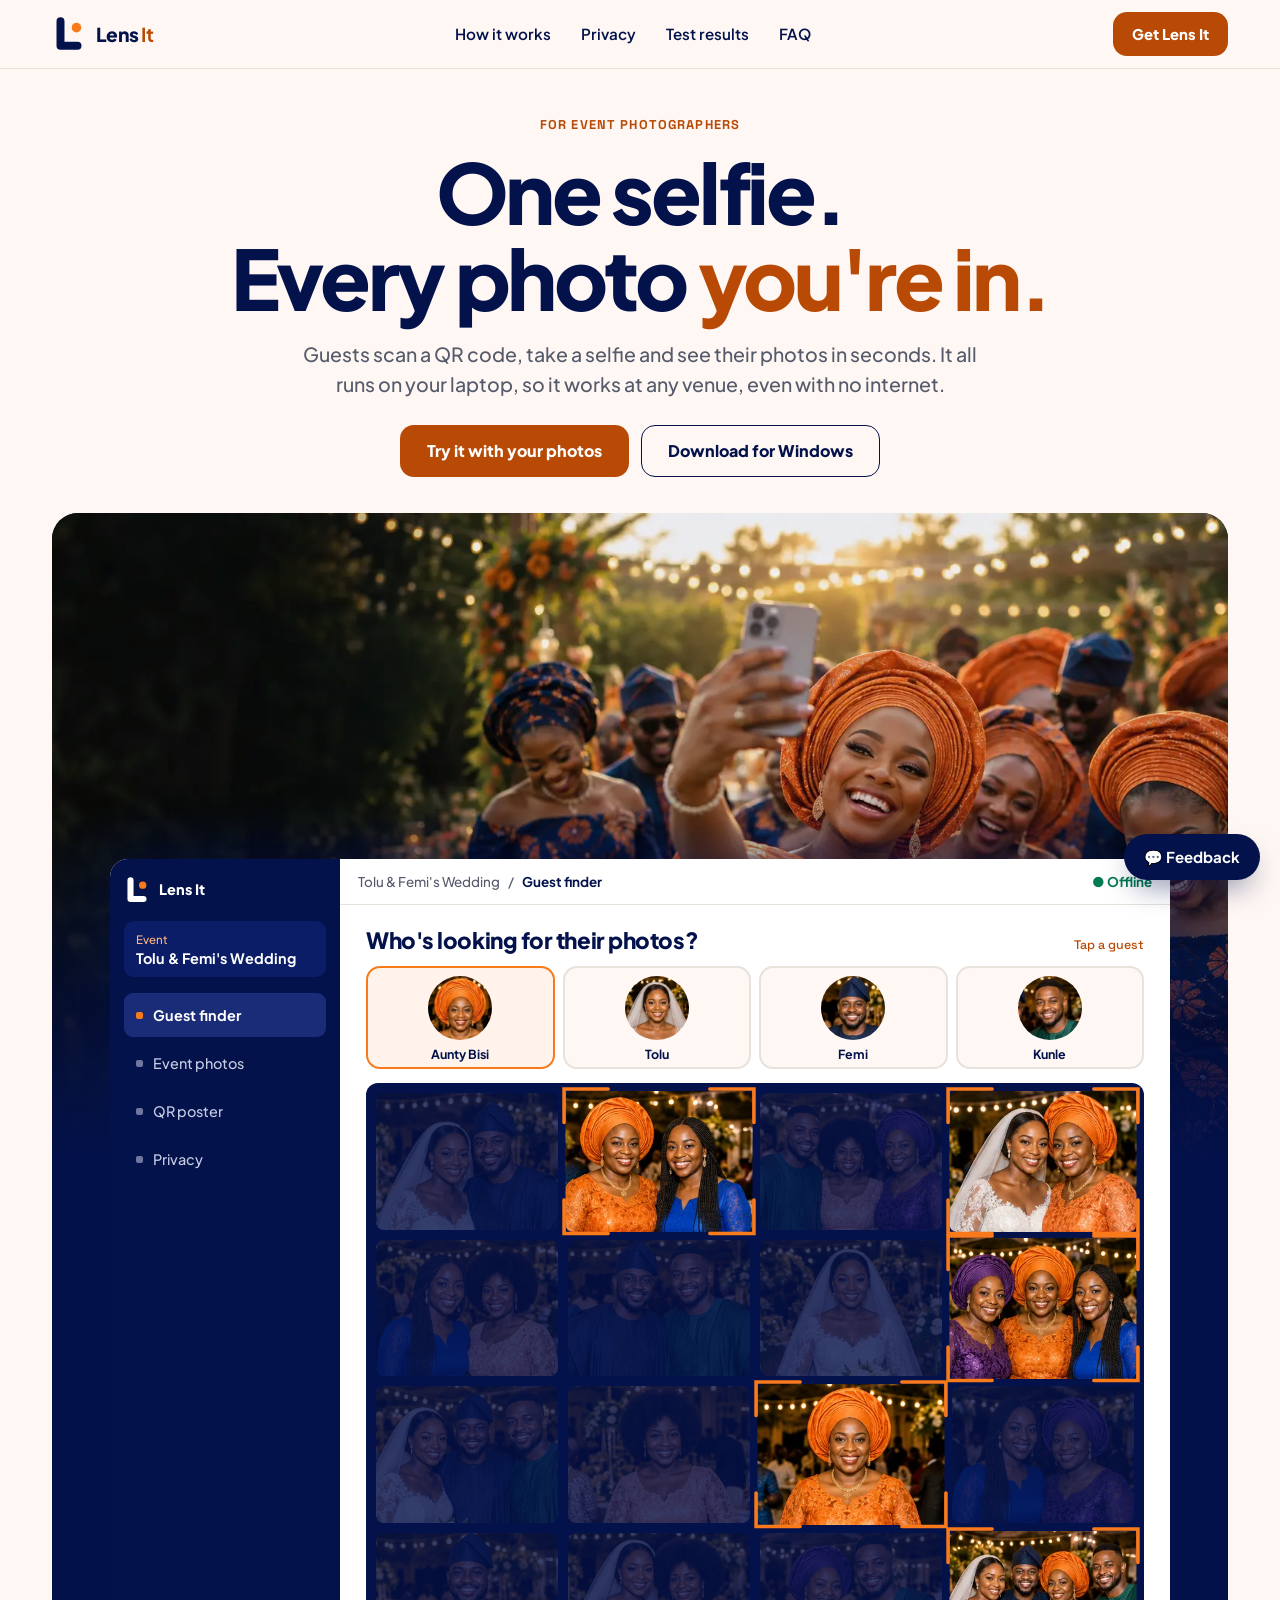
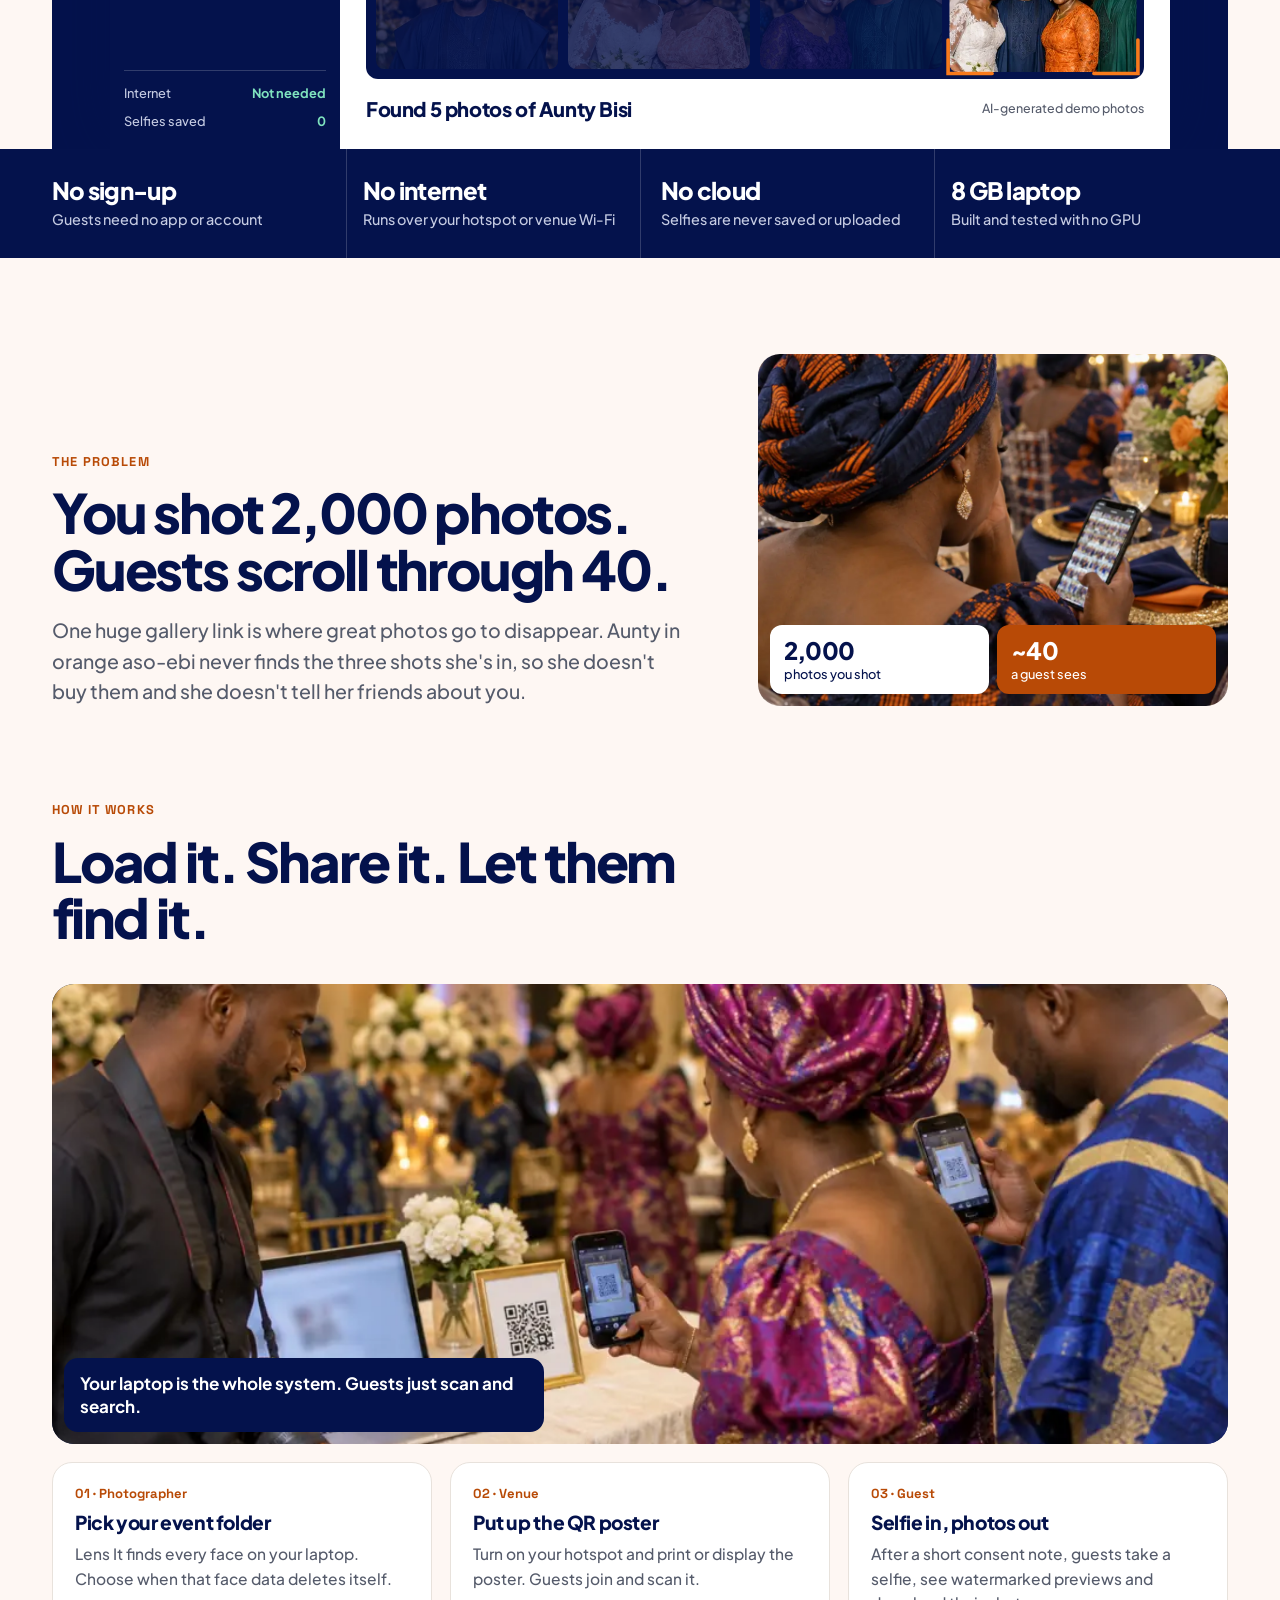
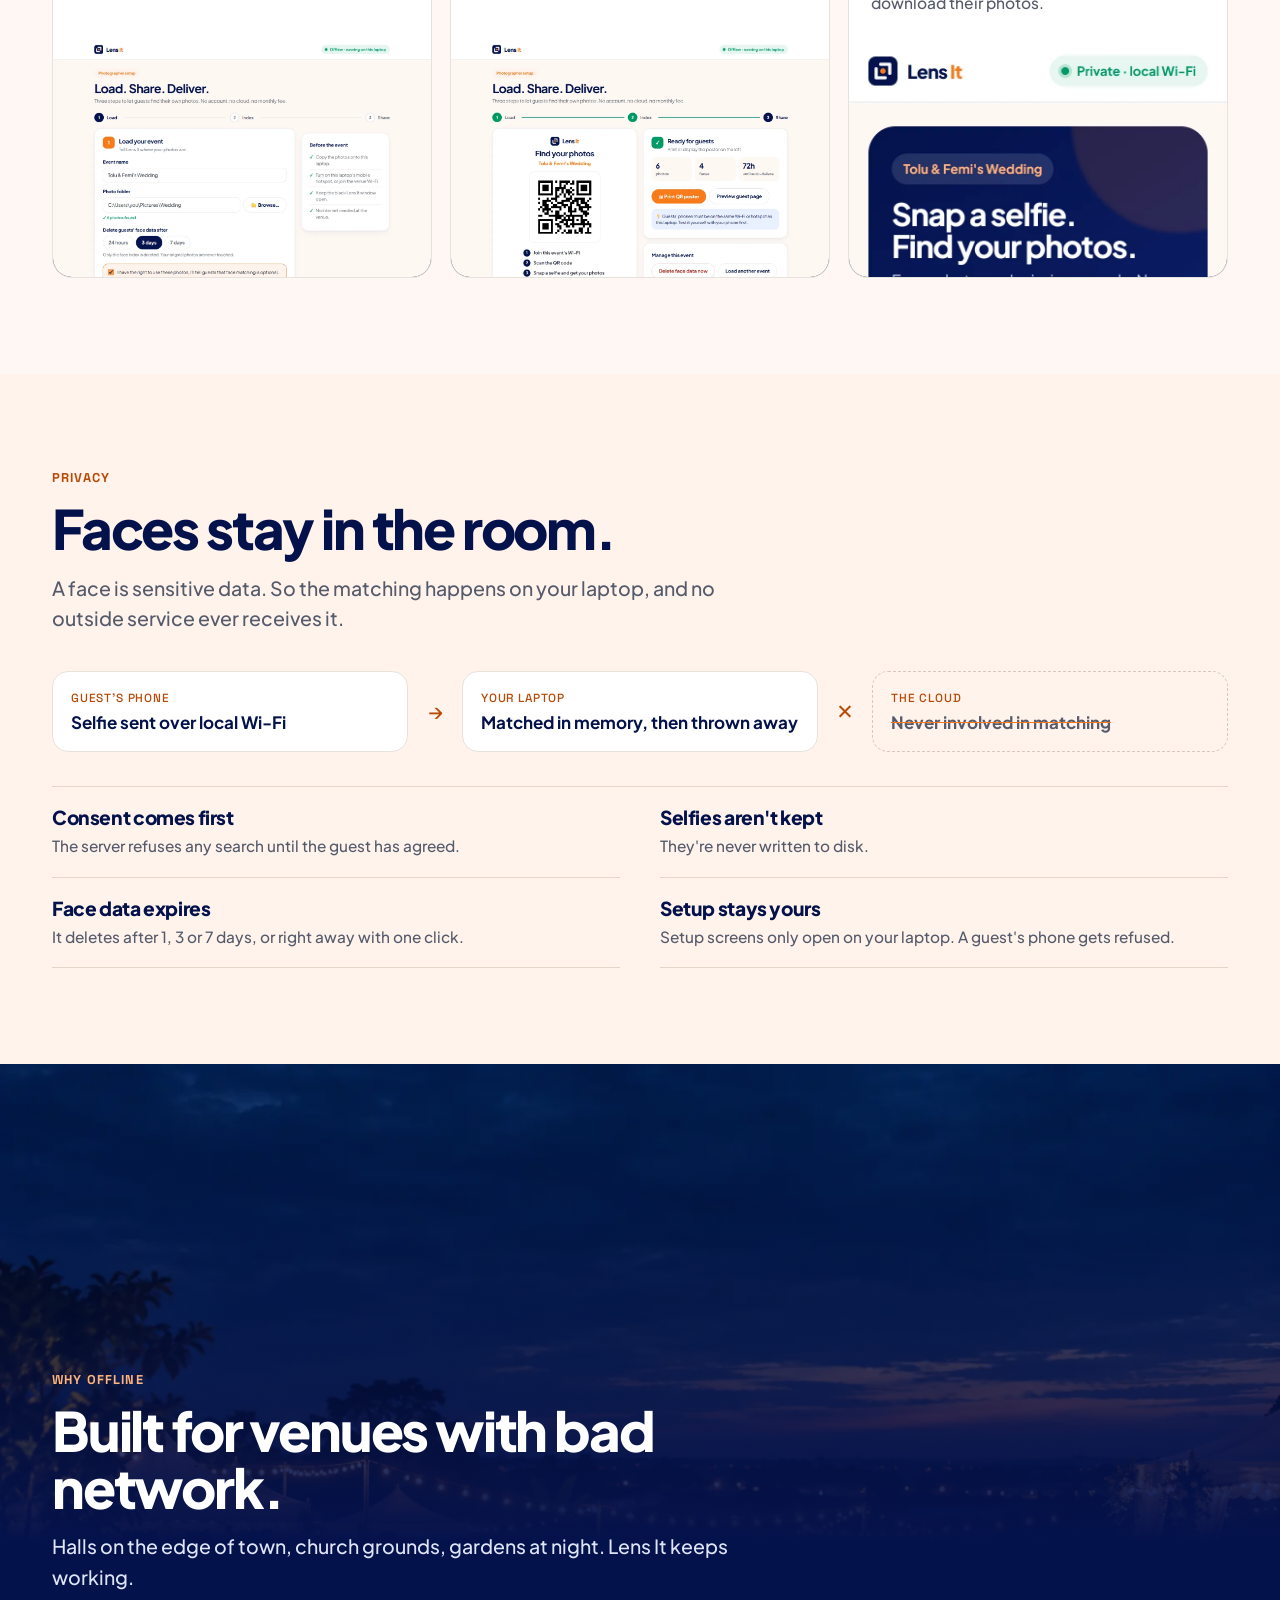
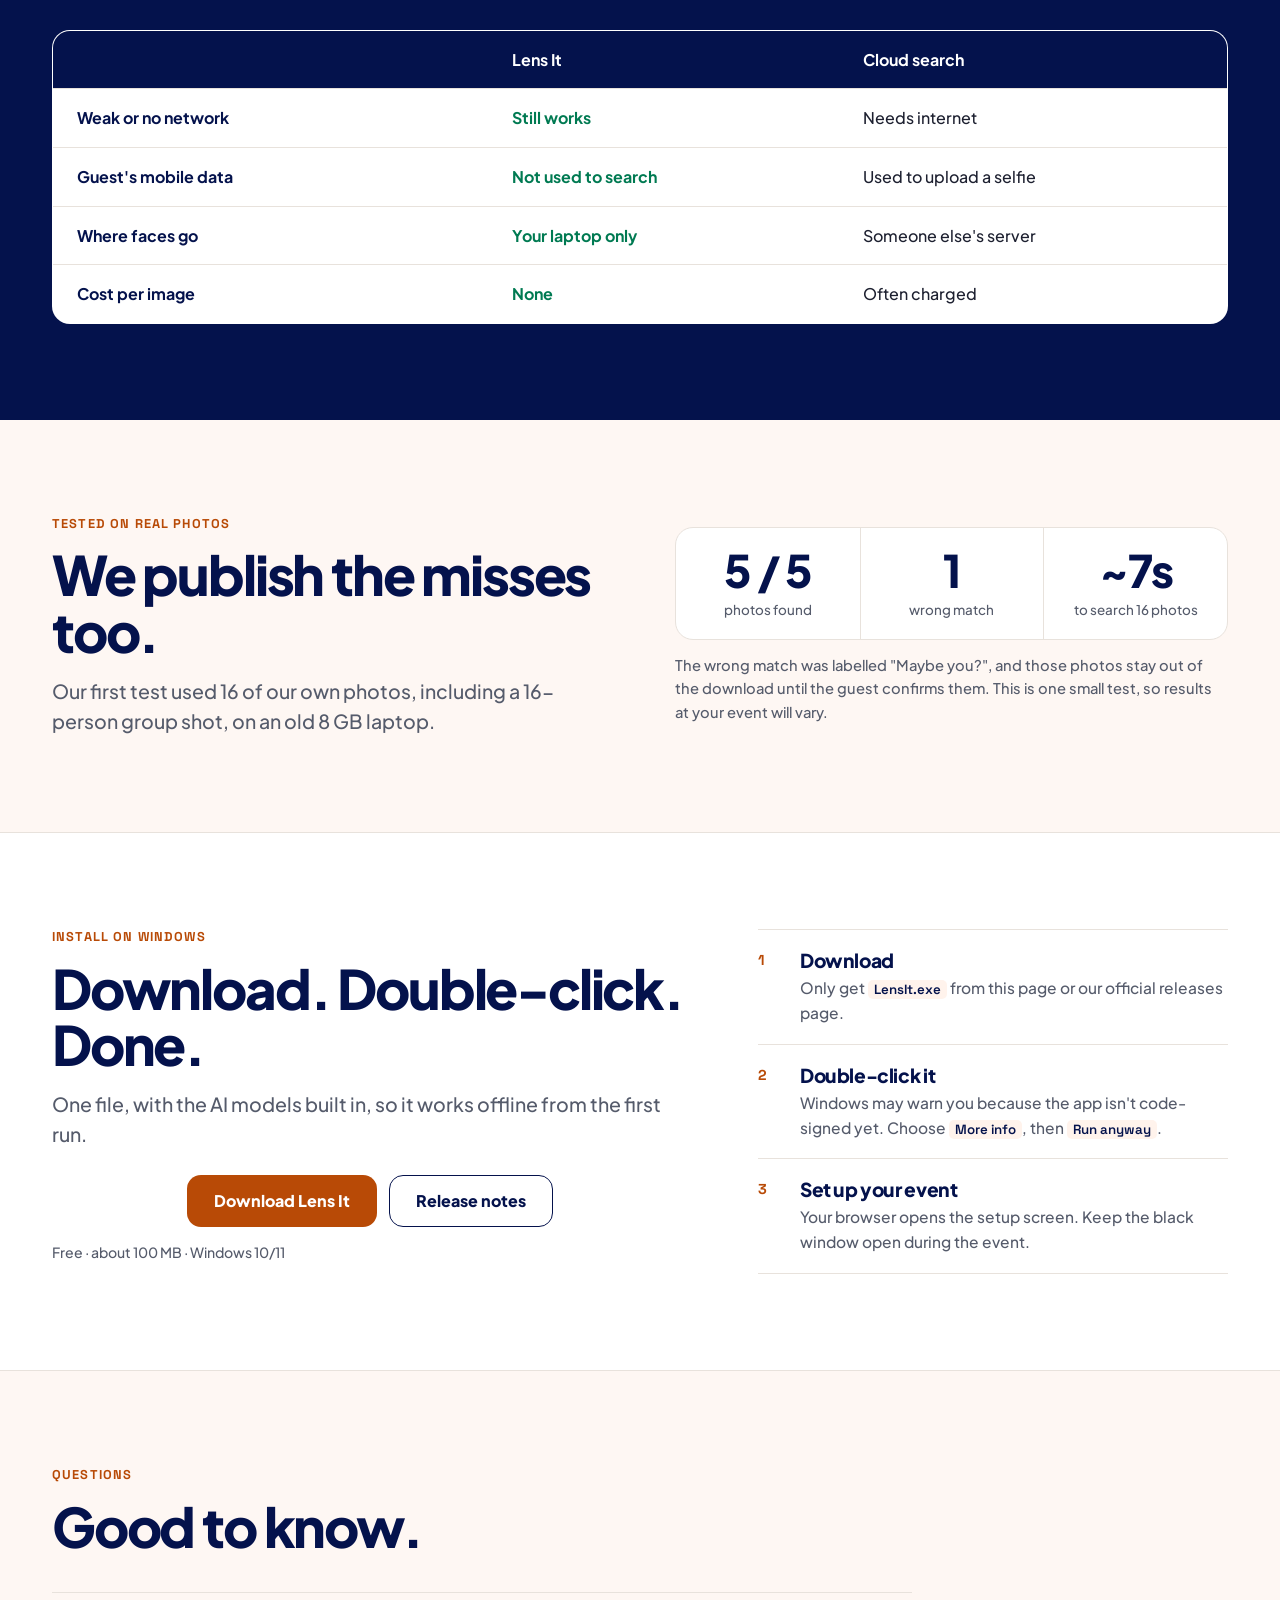
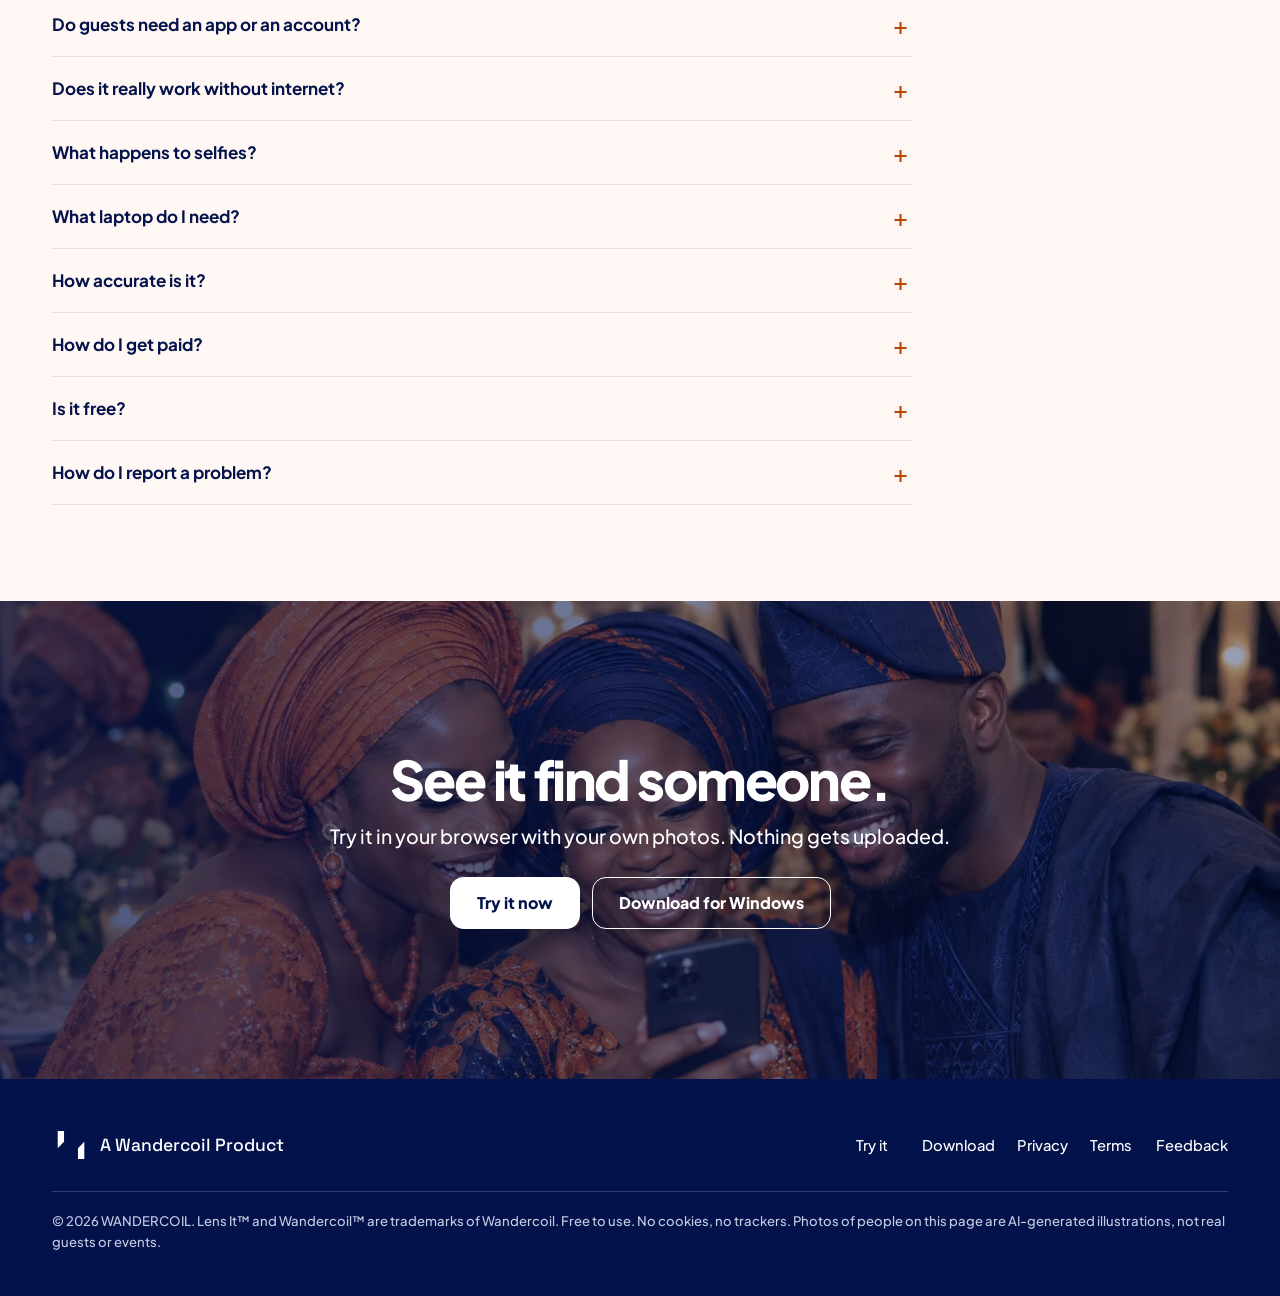
==== commit 5b77baf3: "Publish redesigned homepage Co-Authored-By: Claude Opus 5.5 <noreply@anthropic.com>" ====
--- a/lensit/index.html
+++ b/lensit/index.html
@@ -3,666 +3,558 @@
 <head>
 <meta charset="utf-8">
 <meta name="viewport" content="width=device-width,initial-scale=1">
+<title>Lens It · Find yourself in every moment</title>
+<meta name="description" content="Guests find every event photo they're in with one selfie. It runs on the photographer's laptop, with no internet and no monthly fee.">
 <meta property="og:title" content="Lens It: find yourself in every moment">
-<meta property="og:description" content="Guests find every event photo they are in with one selfie, matched offline on the photographer's laptop. Free to use.">
+<meta property="og:description" content="One selfie finds every event photo a guest is in, matched offline on the photographer's laptop. Free to use.">
 <meta property="og:image" content="https://wandercoil.github.io/lensit/icon-512.png">
 <meta property="og:type" content="website">
 <meta name="theme-color" content="#04124c">
-<link rel="icon" href="logo.svg" type="image/svg+xml">
+<link rel="icon" href="logo-badge.svg" type="image/svg+xml">
 <link rel="icon" href="favicon-32.png" sizes="32x32" type="image/png">
 <link rel="apple-touch-icon" href="apple-touch-icon.png">
-<title>Lens It · Find yourself in every moment</title>
-<meta name="description" content="Guests find every event photo they're in with one selfie. Runs on the photographer's laptop. No internet, no cloud, no monthly fee.">
 <link rel="preconnect" href="https://fonts.googleapis.com">
-<link href="https://fonts.googleapis.com/css2?family=Space+Grotesk:wght@500&display=swap" rel="stylesheet">
-<link href="https://fonts.googleapis.com/css2?family=Plus+Jakarta+Sans:wght@400;600;700;800&display=swap" rel="stylesheet">
+<link href="https://fonts.googleapis.com/css2?family=Plus+Jakarta+Sans:wght@400;500;600;700;800&family=Space+Grotesk:wght@500;700&display=swap" rel="stylesheet">
 <style>
-:root{--navy:#04124c;--navy-2:#0b1d66;--orange:#b84a06;--orange-bright:#f87a1b;--orange-dark:#9a3d05;--orange-light:#ffb37d;--orange-wash:#fff3ec;--cream:#fef7f3;--ink:#222;--muted:#5b606b;--line:#e4e5e8;--green:#007a52;--blue:#2865ef;--blue-light:#eaf0ff;--white:#fff;--surface:#f9fafb}
+:root{--navy:#04124c;--navy-2:#0b1d66;--navy-3:#1a2c78;--orange:#b84a06;--orange-hover:#9a3d05;--bright:#f87a1b;--peach:#ffb37d;--wash:#fff3ec;--cream:#fef7f3;--ink:#1d2030;--muted:#555b6b;--line:#e8e2dc;--white:#fff;--green:#007a52;--mint:#7fe3bf}
 *{box-sizing:border-box}
 html{scroll-behavior:smooth}
-body{margin:0;font-family:"Plus Jakarta Sans",ui-sans-serif,system-ui,sans-serif;background:var(--white);color:var(--ink);line-height:1.5;overflow-x:hidden}
+body{margin:0;background:var(--cream);color:var(--ink);font:500 17px/1.6 "Plus Jakarta Sans",system-ui,sans-serif;overflow-x:hidden}
+img,svg{display:block;max-width:100%}
 a{color:inherit}
-.wrap{max-width:1160px;margin:auto;padding:0 16px}
-.btn{display:inline-flex;align-items:center;gap:8px;border-radius:999px;padding:14px 24px;font-weight:700;text-decoration:none;border:0;font-size:1rem;cursor:pointer;font-family:inherit;transition:transform .15s,background .15s}
+h1,h2,h3,p{margin:0}
+h1,h2{color:var(--navy);font-weight:800;letter-spacing:-.04em;line-height:1.04}
+h2{font-size:clamp(2rem,5vw,3.4rem)}
+h3{color:var(--navy);font-size:1.2rem;font-weight:800;letter-spacing:-.02em;line-height:1.25}
+.wrap{max-width:1240px;margin:auto;padding:0 16px}
+@media(min-width:760px){.wrap{padding:0 32px}}
+.label{display:block;font:700 .8rem/1.3 "Space Grotesk",sans-serif;letter-spacing:.09em;text-transform:uppercase;color:var(--orange);margin-bottom:14px}
+.dark .label{color:var(--peach)}
+.lead{font-size:clamp(1.05rem,2vw,1.22rem);color:var(--muted);line-height:1.55}
+.btn{display:inline-flex;align-items:center;justify-content:center;min-height:52px;padding:0 26px;border-radius:14px;border:1.5px solid transparent;font:800 1rem/1 "Plus Jakarta Sans",sans-serif;text-decoration:none;cursor:pointer;transition:background .15s,border-color .15s,transform .15s}
 .btn:hover{transform:translateY(-1px)}
-.btn.primary{background:var(--orange);color:var(--white)}
-.btn.primary:hover{background:#e56a0e}
-.btn.ghost{background:var(--white);color:var(--navy);border:1px solid var(--line)}
-.btn.light{background:rgba(255,255,255,.1);color:#fff;border:1px solid rgba(255,255,255,.25)}
-.eyebrow{display:inline-block;font-size:.82rem;font-weight:700;color:var(--orange);background:var(--orange-wash);padding:6px 14px;border-radius:999px}
-.dark .eyebrow{background:rgba(248,122,27,.15)}
-h1,h2,h3{color:var(--navy);letter-spacing:-.03em;margin:0}
-h2{font-size:clamp(1.9rem,4vw,2.8rem);line-height:1.08;margin:16px 0 12px}
-section{padding:96px 0}
-.lead{color:var(--muted);font-size:1.1rem;max-width:580px}
-.center{text-align:center}.center .lead{margin:auto}
-.dark{background:var(--navy);color:#fff}.dark h2,.dark h3{color:#fff}.dark .lead{color:rgba(255,255,255,.7)}
-
-/* reveal */
-.reveal{opacity:0;transform:translateY(24px);transition:opacity .7s ease,transform .7s ease}
-.reveal.in{opacity:1;transform:none}
-@media (prefers-reduced-motion:reduce){.reveal{opacity:1;transform:none;transition:none}*{animation:none!important;scroll-behavior:auto!important}}
-
-/* header */
-header{position:sticky;top:0;background:rgba(255,255,255,.88);backdrop-filter:blur(10px);border-bottom:1px solid var(--line);z-index:20}
-header .wrap{display:flex;align-items:center;justify-content:space-between;height:68px}
-.logo{display:flex;align-items:center;gap:8px;font-weight:800;font-size:1.3rem;color:var(--navy);text-decoration:none;letter-spacing:-.03em}
-.logo .wmark span{color:var(--orange)}
-.logo svg{width:30px;height:30px}
-nav a{margin-left:26px;text-decoration:none;color:var(--muted);font-weight:600;font-size:.95rem}
-nav a:hover{color:var(--navy)}
-header .btn{padding:10px 18px;font-size:.9rem}
+.btn:focus-visible,.chip:focus-visible,a:focus-visible,summary:focus-visible{outline:3px solid var(--bright);outline-offset:3px}
+.btn.primary{background:var(--orange);color:#fff}
+.btn.primary:hover{background:var(--orange-hover)}
+.btn.ghost{background:transparent;color:var(--navy);border-color:var(--navy)}
+.btn.ghost:hover{background:var(--navy);color:#fff}
+.btn.light{background:#fff;color:var(--navy)}
+.btn.outline{background:transparent;color:#fff;border-color:rgba(255,255,255,.5)}
+.btn.outline:hover{background:rgba(255,255,255,.1)}
+
+/* nav */
+header{position:sticky;top:0;z-index:20;background:rgba(254,247,243,.92);backdrop-filter:blur(12px);border-bottom:1px solid var(--line)}
+.nav{display:flex;align-items:center;justify-content:space-between;height:68px;gap:24px}
+.brand{display:flex;align-items:center;min-height:44px;gap:10px;font-weight:800;font-size:1.2rem;letter-spacing:-.03em;color:var(--navy);text-decoration:none}
+.brand img{width:34px;height:34px}
+.brand b{color:var(--orange)}
+.links{display:none;gap:18px;font-size:.95rem;font-weight:600}
+.links a{display:inline-flex;align-items:center;min-height:44px;min-width:44px;justify-content:center;padding:0 6px;text-decoration:none;color:var(--navy)}
+.links a:hover{color:var(--orange)}
+.nav .btn{min-height:44px;padding:0 18px;font-size:.92rem}
+.nav-end{display:flex;align-items:center;gap:8px}
+.menu{position:relative;border:0}
+.menu summary{width:44px;height:44px;padding:0;display:flex;flex-direction:column;justify-content:center;align-items:center;gap:5px;border-radius:12px;cursor:pointer}
+.menu summary::after{display:none}
+.menu summary span{width:22px;height:2.5px;background:var(--navy);border-radius:2px}
+.menu nav{position:absolute;right:0;top:52px;width:220px;background:#fff;border:1px solid var(--line);border-radius:14px;padding:6px;box-shadow:0 18px 40px -16px rgba(4,18,76,.45)}
+.menu nav a{display:flex;align-items:center;min-height:46px;padding:0 12px;border-radius:9px;color:var(--navy);font-weight:700;text-decoration:none}
+.menu nav a:hover{background:var(--wash)}
+@media(min-width:900px){.links{display:flex}.menu{display:none}}
 
 /* hero */
-.hero{background:radial-gradient(1000px 500px at 85% 20%,#ffe4cf 0,transparent 60%),var(--cream);padding:72px 0 96px;position:relative}
-.hero .wrap{display:grid;grid-template-columns:1.1fr 1fr;gap:48px;align-items:center}
-.hero h1{font-size:clamp(2.6rem,6vw,4.4rem);line-height:1;margin:18px 0}
-.hero h1 em{font-style:normal;color:var(--orange);position:relative}
-.hero h1 em::after{content:"";position:absolute;left:0;right:0;bottom:.05em;height:.14em;background:var(--orange-light);opacity:.45;border-radius:4px;z-index:-1}
-.hero .ctas{display:flex;gap:12px;flex-wrap:wrap;margin-top:30px}
-.hero .proof{display:flex;gap:18px;flex-wrap:wrap;margin-top:28px;color:#3f444d;font-weight:600;font-size:.9rem}
-.hero .proof span::before{content:"✓ ";color:var(--green)}
-.phone{position:relative;justify-self:center;width:290px;background:var(--navy);border-radius:42px;padding:12px;box-shadow:0 40px 80px -24px rgba(4,18,76,.45);animation:bob 6s ease-in-out infinite}
-@keyframes bob{50%{transform:translateY(-10px)}}
-.screen{background:var(--cream);border-radius:32px;padding:20px 14px 18px;overflow:hidden}
-.screen .mini{font-weight:800;color:var(--navy);font-size:.9rem}.screen .mini span{color:var(--orange)}
-.screen h4{color:var(--navy);margin:14px 0 2px;font-size:1.15rem;letter-spacing:-.02em}
-.screen p{font-size:.78rem;color:var(--muted);margin:0 0 12px}
-.screen .thumbs{display:grid;grid-template-columns:1fr 1fr;gap:6px}
-.screen .thumbs .ph{aspect-ratio:1;border-radius:14px}
-.screen .pnote{margin-top:10px;text-align:center;font-size:.7rem;font-weight:600;color:var(--green)}
-.screen .dl{margin-top:12px;background:var(--navy);color:#fff;text-align:center;border-radius:999px;padding:10px;font-weight:700;font-size:.85rem}
-.float{position:absolute;background:var(--white);border-radius:18px;padding:12px 14px;box-shadow:0 14px 34px -12px rgba(4,18,76,.35);font-size:.82rem;font-weight:700;color:var(--navy);white-space:nowrap}
-.float small{display:block;color:var(--muted);font-weight:600}
-.f1{left:-110px;top:80px;animation:bob 5s ease-in-out infinite reverse}.f2{right:-90px;bottom:100px;animation:bob 7s ease-in-out infinite}
-.f1 .dot{display:inline-block;width:8px;height:8px;border-radius:50%;background:var(--green);margin-right:6px;box-shadow:0 0 0 4px rgba(0,153,102,.2)}
-
-/* photo tiles (shared by hero + demo) */
-.ph{position:relative;overflow:hidden;background:linear-gradient(160deg,var(--c1),var(--c2))}
-.ph svg{position:absolute;inset:0;width:100%;height:100%}
-.ph .wm{position:absolute;left:0;right:0;bottom:7px;text-align:center;font-size:.6rem;font-weight:800;letter-spacing:.16em;color:#fff;-webkit-text-stroke:.35px rgba(4,18,76,.55);text-shadow:0 1px 2px rgba(4,18,76,.55),0 0 6px rgba(4,18,76,.35)}
-
-/* marquee */
-.marquee{background:var(--navy);color:#fff;overflow:hidden;padding:20px 0;white-space:nowrap}
-.track{display:inline-flex;gap:44px;animation:scroll 32s linear infinite;font-weight:700;font-size:1.05rem}
-.track span{opacity:.9}.track span::before{content:"✦ ";color:var(--orange)}
-@keyframes scroll{to{transform:translateX(-50%)}}
+.hero{padding:48px 0 0}
+.hero-text{text-align:center;display:flex;flex-direction:column;align-items:center;margin-bottom:36px}
+.hero h1{font-size:clamp(2.8rem,7vw,5.2rem);margin-bottom:18px}
+.hero h1 em{font-style:normal;color:var(--orange)}
+.hero .lead{max-width:36em}
+.ctas{display:flex;flex-wrap:wrap;gap:12px;margin-top:26px;justify-content:center;width:100%}
+.ctas .btn{flex:1 1 200px}
+@media(min-width:560px){.ctas .btn{flex:0 0 auto}}
+.stage{position:relative;border-radius:26px 26px 0 0;padding:130px 10px 0;overflow:hidden;background:var(--navy);isolation:isolate}
+.stage::before{content:"";position:absolute;inset:0 0 auto;aspect-ratio:16/9;z-index:-1;background:linear-gradient(180deg,rgba(4,18,76,.05) 45%,var(--navy) 98%),url(img/ai-hero.webp) center top/cover}
+@media(min-width:760px){.stage{padding:clamp(240px,27vw,350px) 56px 0}}
+
+/* the demo, inside an app window */
+.app{display:flex;background:#fff;border-radius:18px 18px 0 0;overflow:hidden;box-shadow:0 -10px 60px rgba(4,18,76,.45);color:var(--ink);max-width:1060px;margin:auto}
+.side{display:none;flex:0 0 230px;flex-direction:column;gap:4px;padding:18px 14px;background:var(--navy);color:#c6cce3;font-size:.9rem}
+@media(min-width:860px){.side{display:flex}}
+.side-brand{display:flex;align-items:center;gap:9px;color:#fff;font-weight:800;margin-bottom:14px}
+.event{padding:10px 12px;border-radius:10px;background:var(--navy-2);margin-bottom:12px}
+.event small{display:block;font-size:.72rem;color:var(--peach)}
+.event b{color:#fff;font-weight:700;line-height:1.25;display:block}
+.item{display:flex;align-items:center;gap:10px;width:100%;min-height:44px;padding:0 12px;border:0;border-radius:9px;background:none;color:inherit;font:inherit;text-align:left;cursor:pointer}
+.item:hover{background:var(--navy-2)}
+.item:focus-visible{outline:3px solid var(--bright);outline-offset:-3px}
+.item i{width:7px;height:7px;border-radius:2px;background:currentColor;opacity:.55}
+.item.on{background:var(--navy-3);color:#fff;font-weight:700}
+.item.on i{background:var(--bright);opacity:1}
+.status{margin-top:auto;border-top:1px solid rgba(255,255,255,.18);padding-top:12px;display:grid;gap:8px}
+.status div{display:flex;justify-content:space-between;gap:8px;font-size:.8rem}
+.status b{color:var(--mint);font-weight:700}
+.finder{flex:1;min-width:0}
+.bar{display:flex;align-items:center;gap:8px;padding:12px 18px;border-bottom:1px solid var(--line);font-size:.84rem;color:var(--muted);white-space:nowrap;overflow:hidden}
+.bar span:first-child{overflow:hidden;text-overflow:ellipsis}
+.bar b{color:var(--navy);font-weight:700}
+.bar em{margin-left:auto;font-style:normal;color:var(--green);font-weight:700}
+.pane{padding:16px 14px 18px}
+@media(min-width:560px){.pane{padding:22px 26px 24px}}
+.f-head{display:flex;align-items:baseline;justify-content:space-between;gap:12px;margin-bottom:12px}
+.f-head strong{color:var(--navy);font-size:clamp(1.05rem,2.2vw,1.4rem);font-weight:800;letter-spacing:-.02em;line-height:1.2}
+.f-head span{font:500 .78rem "Space Grotesk",sans-serif;color:var(--orange);white-space:nowrap}
+.chips{display:grid;grid-template-columns:repeat(4,1fr);gap:8px;margin-bottom:14px}
+.chip{display:flex;flex-direction:column;align-items:center;gap:3px;min-height:82px;padding:8px 2px 6px;background:var(--cream);border:2px solid var(--line);border-radius:14px;color:var(--navy);font:700 .78rem/1.15 "Plus Jakarta Sans",sans-serif;cursor:pointer;transition:border-color .15s,background .15s}
+.chip img{width:clamp(46px,8vw,64px);height:clamp(46px,8vw,64px);border-radius:50%;object-fit:cover;margin-bottom:4px}
+.chip:hover{border-color:var(--peach)}
+.chip[aria-pressed=true]{border-color:var(--bright);background:var(--wash)}
+.wall{position:relative;display:grid;grid-template-columns:repeat(4,minmax(0,1fr));gap:7px;overflow:hidden;border-radius:12px;padding:6px;background:var(--navy)}
+@media(min-width:560px){.wall{gap:10px;padding:10px}}
+.ph{position:relative;aspect-ratio:4/3;border-radius:8px;transition:opacity .35s,transform .35s}
+.ph .pic{position:absolute;inset:0;border-radius:8px;overflow:hidden}
+.ph .pic img{width:100%;height:100%;object-fit:cover}
+.wall.done .ph:not(.hit){opacity:.2}
+.wall.done .ph.hit{transform:scale(1.03);z-index:1}
+.brk{position:absolute;inset:-4px;width:calc(100% + 8px);height:calc(100% + 8px);max-width:none;opacity:0;transform:scale(1.25);transition:opacity .25s,transform .35s cubic-bezier(.2,1.5,.5,1);transition-delay:var(--d,0s);pointer-events:none}
+.brk path{fill:none;stroke:var(--bright);stroke-width:3.5;stroke-linecap:round;vector-effect:non-scaling-stroke}
+.wall.done .hit .brk{opacity:1;transform:none}
+.scan{position:absolute;left:0;right:0;top:0;height:4px;z-index:2;border-radius:4px;background:var(--peach);box-shadow:0 0 22px 7px rgba(248,122,27,.6);opacity:0}
+.wall.scanning .scan{animation:scan 1.05s ease-in-out both}
+@keyframes scan{0%{top:0;opacity:0}12%{opacity:1}88%{opacity:1}100%{top:calc(100% - 4px);opacity:0}}
+[hidden]{display:none!important}
+.wall.open .ph{opacity:1}
+.panel-img{width:100%;border-radius:12px;border:1px solid var(--line);max-height:430px;object-fit:cover;object-position:top}
+.safe{list-style:none;margin:0;padding:0;border-top:1px solid var(--line)}
+.safe li{padding:14px 0;border-bottom:1px solid var(--line);color:var(--muted);font-size:.95rem}
+.safe b{display:block;color:var(--navy)}
+.f-foot{display:flex;align-items:center;justify-content:space-between;gap:12px;margin-top:14px}
+.f-foot b{color:var(--navy);font-size:clamp(1rem,2.4vw,1.25rem);font-weight:800;letter-spacing:-.02em}
+.f-foot small{color:var(--muted);font-size:.78rem;white-space:nowrap}
+
+/* facts */
+.facts{background:var(--navy)}
+.facts .fact b{color:#fff}
+.facts .fact span{color:#c6cce3}
+.facts .wrap{display:grid;grid-template-columns:repeat(2,1fr)}
+.fact{padding:22px 14px 22px 0}
+.fact b{display:block;color:var(--navy);font-size:clamp(1.15rem,2.3vw,1.5rem);font-weight:800;letter-spacing:-.03em;line-height:1.15}
+.fact span{display:block;color:var(--muted);font-size:.9rem;line-height:1.35;margin-top:5px}
+.fact:nth-child(even){padding-left:16px;border-left:1px solid rgba(255,255,255,.18)}
+.fact:nth-child(n+3){border-top:1px solid rgba(255,255,255,.18)}
+@media(min-width:760px){.facts .wrap{grid-template-columns:repeat(4,1fr)}.fact{padding:28px 20px;border-left:1px solid rgba(255,255,255,.18)}.fact:first-child{border-left:0;padding-left:0}.fact:nth-child(n+3){border-top:0}}
+
+section{padding:64px 0}
+main{scroll-margin-top:68px}
+section[id]{scroll-margin-top:68px}
+#how{scroll-margin-top:100px}
+@media(min-width:900px){section{padding:96px 0}}
+.head{max-width:44rem;margin-bottom:38px}
+.head .lead{margin-top:16px}
 
 /* problem */
-.stats{display:grid;grid-template-columns:repeat(3,1fr);gap:16px;margin-top:44px}
-.stat{background:var(--surface);border:1px solid var(--line);border-radius:24px;padding:30px;text-align:left}
-.stat b{display:block;font-size:2.6rem;color:var(--orange);letter-spacing:-.03em;line-height:1.1}
-.stat span{color:var(--muted);font-weight:600}
-
-/* demo */
-.demo{background:var(--cream)}
-.demo-box{display:grid;grid-template-columns:300px 1fr;gap:24px;margin-top:40px;background:var(--white);border:1px solid var(--line);border-radius:30px;padding:24px}
-.guests h3{font-size:1rem;margin-bottom:4px}
-.guests p{color:var(--muted);font-size:.9rem;margin:0 0 14px}
-.guest{display:flex;align-items:center;gap:12px;width:100%;padding:12px;border:1px solid var(--line);border-radius:18px;background:var(--white);cursor:pointer;margin-bottom:10px;font-family:inherit;font-size:1rem;font-weight:700;color:var(--navy);text-align:left;transition:border-color .15s,background .15s}
-.guest:hover{border-color:var(--orange-light)}
-.guest.on{border-color:var(--orange);background:var(--orange-wash)}
-.guest .av{width:44px;height:44px;border-radius:50%;flex:none;display:grid;place-items:center}
-.guest small{display:block;color:var(--muted);font-weight:600;font-size:.8rem}
-.result{margin-top:14px;padding:14px;border-radius:18px;background:var(--navy);color:#fff;font-weight:700;min-height:74px}
-.result small{display:block;color:var(--orange-light);font-weight:600}
-.grid-wrap{position:relative}
-.pgrid{display:grid;grid-template-columns:repeat(4,1fr);gap:10px}
-.pgrid .ph{aspect-ratio:4/3;border-radius:16px;transition:opacity .35s,transform .35s,box-shadow .35s}
-.pgrid .ph.dim{opacity:.18;transform:scale(.97)}
-.pgrid .ph.hit{box-shadow:0 0 0 3px var(--orange);transform:scale(1.02)}
-.pgrid .ph.hit::after{content:"✓";position:absolute;top:6px;right:6px;width:22px;height:22px;border-radius:50%;background:var(--orange);color:#fff;font-size:.75rem;font-weight:800;display:grid;place-items:center}
-.scan{position:absolute;left:-6px;right:-6px;height:4px;background:var(--orange);box-shadow:0 0 18px 4px rgba(248,122,27,.6);border-radius:4px;top:0;opacity:0;pointer-events:none}
-.scan.go{animation:scan 1.2s ease-in-out}
-@keyframes scan{0%{top:0;opacity:1}100%{top:100%;opacity:1}}
-.demo-note{font-size:.82rem;color:var(--muted);margin-top:12px}
-
-/* how */
-.steps{display:grid;grid-template-columns:repeat(4,1fr);gap:16px;margin-top:40px;position:relative}
-.step{background:var(--white);border:1px solid var(--line);border-radius:24px;padding:26px;position:relative}
-.step .n{width:44px;height:44px;border-radius:14px;display:grid;place-items:center;background:var(--orange-wash);color:var(--orange);font-weight:800}
-.step h3{font-size:1.15rem;margin:16px 0 8px}
-.step p{color:var(--muted);margin:0;font-size:.95rem}
-
-/* for who */
-.who{display:grid;grid-template-columns:repeat(3,1fr);gap:16px;margin-top:40px}
-.who .card{border-radius:24px;padding:26px;color:#fff;min-height:200px;display:flex;flex-direction:column;justify-content:space-between;position:relative;overflow:hidden}
-.who .card .n{font-weight:800;opacity:.7}
-.who .card h3{color:#fff;font-size:1.3rem;margin:24px 0 6px}
-.who .card p{margin:0;opacity:.85;font-size:.95rem}
-.who .card::after{content:"↗";position:absolute;top:20px;right:22px;font-size:1.3rem;opacity:.7}
-
-/* calculator */
-.calc{display:grid;grid-template-columns:1.1fr 1fr;gap:24px;margin-top:40px}
-.calc .panel{background:rgba(255,255,255,.06);border:1px solid rgba(255,255,255,.14);border-radius:30px;padding:28px}
-.field{margin-bottom:22px}
-.field label{display:flex;justify-content:space-between;font-weight:600;color:rgba(255,255,255,.85);margin-bottom:10px}
-.field label b{color:var(--orange-light)}
-input[type=range]{width:100%;accent-color:var(--orange);height:6px}
-.out{background:var(--white);color:var(--navy);border-radius:30px;padding:30px;display:flex;flex-direction:column;justify-content:center}
-.out small{color:var(--muted);font-weight:600}
-.out .big{font-size:clamp(2.4rem,5vw,3.4rem);font-weight:800;color:var(--orange);letter-spacing:-.03em;line-height:1.1;margin:6px 0 18px}
-.out .row{display:flex;justify-content:space-between;padding:12px 0;border-top:1px solid var(--line);font-weight:600}
-.out .row b{color:var(--navy)}
-.out .row .zero{color:var(--green)}
-.out .fine{font-size:.78rem;color:var(--muted);margin-top:12px}
+.split{display:grid;gap:30px}
+.split p+p{margin-top:16px}
+@media(min-width:900px){.split{grid-template-columns:1.15fr .85fr;gap:70px;align-items:end}}
+.ratio{display:flex;align-items:flex-end;gap:12px;margin-top:6px}
+.ratio>div{flex:1;border-radius:12px;padding:16px;min-width:0}
+.r-all{background:var(--line);min-height:220px;color:var(--navy)}
+.r-seen{background:var(--orange);min-height:64px;color:#fff}
+.ratio b{display:block;font-size:1.7rem;font-weight:800;letter-spacing:-.03em;line-height:1.1}
+.ratio span{font-size:.84rem;line-height:1.25;display:block;margin-top:4px}
+
+.pic-card{position:relative;margin:0;border-radius:22px;overflow:hidden}
+.pic-card img{width:100%;height:100%;object-fit:cover}
+.tally{position:absolute;left:12px;right:12px;bottom:12px;display:grid;grid-template-columns:1fr 1fr;gap:8px}
+.tally div{background:#fff;border-radius:12px;padding:12px 14px;color:var(--navy)}
+.tally .hot{background:var(--orange);color:#fff}
+.tally b{display:block;font-size:1.5rem;font-weight:800;letter-spacing:-.03em;line-height:1.1}
+.tally span{font-size:.8rem;line-height:1.2;display:block;margin-top:3px}
+.venue{position:relative;border-radius:22px;overflow:hidden;margin:0 0 18px;background:var(--navy)}
+.venue img{width:100%;height:clamp(240px,42vw,460px);object-fit:cover;object-position:center 35%}
+.venue figcaption{position:absolute;left:12px;bottom:12px;right:12px;max-width:30rem;background:var(--navy);color:#fff;border-radius:14px;padding:14px 16px;font-weight:700;line-height:1.35}
+/* steps */
+.steps{display:grid;gap:18px}
+.step{background:#fff;border:1px solid var(--line);border-radius:20px;overflow:hidden;display:flex;flex-direction:column}
+.step .txt{padding:22px 22px 24px}
+.step .n{font:700 .82rem "Space Grotesk",sans-serif;color:var(--orange);display:block;margin-bottom:8px}
+.step p{color:var(--muted);font-size:.97rem;margin-top:8px}
+.step .shot{aspect-ratio:16/10;background:var(--navy);overflow:hidden;margin-top:auto}
+.step .shot img{width:100%;height:100%;object-fit:cover;object-position:top}
+@media(min-width:900px){.steps{grid-template-columns:repeat(3,1fr)}}
 
 /* privacy */
-.privacy .wrap{display:grid;grid-template-columns:1fr 1fr;gap:56px;align-items:center}
-.flow{background:var(--navy);border-radius:30px;padding:30px;color:#fff;position:relative}
-.node{background:rgba(255,255,255,.08);border:1px solid rgba(255,255,255,.15);border-radius:18px;padding:14px 16px;font-weight:600;display:flex;gap:12px;align-items:center}
-.node .ic{width:38px;height:38px;border-radius:12px;background:rgba(248,122,27,.18);display:grid;place-items:center;flex:none;font-size:1.1rem}
-.node small{display:block;color:var(--orange-light);font-weight:600}
-.arrow{position:relative;height:36px;margin-left:34px;border-left:2px dashed rgba(255,179,125,.5)}
-.arrow i{position:absolute;left:-6px;width:10px;height:10px;border-radius:50%;background:var(--orange);animation:pkt 1.6s linear infinite}
-@keyframes pkt{from{top:0}to{top:100%}}
-.arrow span{position:absolute;left:16px;top:8px;font-size:.78rem;color:var(--orange-light)}
-.cloud{margin-top:16px;border:1px dashed rgba(255,255,255,.3);border-radius:18px;padding:12px;text-align:center;color:rgba(255,255,255,.55)}
-.cloud s{text-decoration-color:var(--orange);text-decoration-thickness:2px}
-.ticks{list-style:none;padding:0;margin:22px 0 0}
-.ticks li{padding:12px 0;border-bottom:1px solid var(--line);font-weight:600;display:flex;gap:10px}
-.ticks li::before{content:"✓";color:var(--green);font-weight:800}
-
+.wash{background:var(--wash)}
+.wash .node{background:#fff;border-color:var(--line)}
+.wash .node small{color:var(--orange)}
+.wash .node b{color:var(--navy)}
+.wash .node.no{background:transparent;border-color:#d9c9bd}
+.wash .node.no b{color:var(--muted)}
+.wash .arrow{color:var(--orange)}
+.wash .rules{border-top-color:#e5d5c9}
+.wash .rules div{border-bottom-color:#e5d5c9}
+.wash .rules p{color:var(--muted)}
+.dark{background:var(--navy);color:#dfe4f5}
+.dark h2,.dark h3{color:#fff}
+.dark .lead{color:#c6cce3}
+.route{display:grid;gap:10px;margin:0 0 34px;align-items:stretch}
+.node{border:1px solid rgba(255,255,255,.2);border-radius:16px;padding:18px;background:var(--navy-2)}
+.node small{display:block;font:500 .74rem "Space Grotesk",sans-serif;letter-spacing:.07em;text-transform:uppercase;color:var(--peach);margin-bottom:6px}
+.node b{color:#fff;font-weight:700;line-height:1.3;display:block}
+.node.no{background:transparent;border-style:dashed;color:#c6cce3}
+.node.no b{color:#c6cce3;text-decoration:line-through;text-decoration-color:var(--bright)}
+.arrow{display:grid;place-items:center;color:var(--peach);font-size:1.3rem;line-height:1;transform:rotate(90deg);height:18px}
+@media(min-width:900px){.route{grid-template-columns:1fr 34px 1fr 34px 1fr}.arrow{transform:none;height:auto}}
+.rules{display:grid;gap:0;border-top:1px solid rgba(255,255,255,.2)}
+.rules div{padding:18px 0;border-bottom:1px solid rgba(255,255,255,.2)}
+.rules p{color:#c6cce3;font-size:.96rem;margin-top:5px}
+@media(min-width:760px){.rules{grid-template-columns:1fr 1fr;column-gap:40px}}
+
+.dusk{background:linear-gradient(180deg,rgba(4,18,76,.1),var(--navy) 50%),url(img/ai-dusk.webp) center top/100% auto no-repeat var(--navy);padding-top:clamp(150px,24vw,340px)}
+.dusk h2{color:#fff}.dusk .lead{color:#dfe4f5}.dusk .label{color:var(--peach)}
+.dusk .tbl{border-color:transparent}
 /* compare */
-table{width:100%;border-collapse:separate;border-spacing:0;border:1px solid var(--line);border-radius:24px;overflow:hidden;margin-top:36px}
-th,td{padding:16px 20px;text-align:left;border-bottom:1px solid var(--line)}
-th{background:var(--surface);color:var(--navy)}
-th:nth-child(2){background:var(--orange);color:#fff}
-td:nth-child(2){font-weight:700;color:var(--navy);background:var(--orange-wash)}
-tr:last-child td{border-bottom:0}
-
-/* open */
-.open{background:var(--cream)}
-.ogrid{display:grid;grid-template-columns:repeat(3,1fr);gap:16px;margin-top:36px}
-.card{background:var(--white);border:1px solid var(--line);border-radius:24px;padding:26px}
-.card h3{font-size:1.15rem;margin-bottom:6px}
-.card p{color:var(--muted);margin:0}
-.tag{display:inline-block;background:var(--blue-light);color:var(--navy);padding:3px 10px;border-radius:999px;font-size:.78rem;font-weight:700;margin-top:12px}
-.term{margin-top:24px;background:var(--navy);border-radius:24px;padding:22px 24px;font-family:ui-monospace,Consolas,monospace;color:#d6defa;font-size:.9rem;overflow-x:auto}
-.term .p{color:var(--orange-light)}
-.term .c{color:rgba(214,222,250,.5)}
-
-
-/* app screenshots */
-.shots{display:grid;grid-template-columns:1fr 1fr 260px;gap:20px;margin-top:40px;align-items:start}
-.shot{margin:0;background:var(--white);border:1px solid var(--line);border-radius:24px;padding:10px;box-shadow:0 20px 40px -24px rgba(4,18,76,.25)}
-.shot img{width:100%;height:auto;display:block;border-radius:16px}
-.shot figcaption{padding:12px 8px 6px;color:var(--muted);font-size:.9rem}
-.shot figcaption b{display:block;color:var(--navy)}
-.phone-shot{border-radius:32px;background:var(--navy);padding:8px}
-.phone-shot img{border-radius:26px}
-.phone-shot figcaption{color:rgba(255,255,255,.75)}.phone-shot figcaption b{color:#fff}
+.tbl{background:#fff;border:1px solid var(--line);border-radius:18px;overflow:hidden}
+.row{display:grid;grid-template-columns:1.25fr 1fr 1fr;gap:10px;padding:14px;border-top:1px solid var(--line);font-size:.9rem;line-height:1.35;align-items:center}
+.row:first-child{border-top:0;background:var(--navy);color:#fff;font-weight:700}
+.row>:first-child{font-weight:700;color:var(--navy)}
+.row:first-child>:first-child{color:#fff}
+.row .y{color:var(--green);font-weight:700}
+@media(min-width:760px){.row{padding:18px 24px;font-size:1rem}}
+
+/* results */
+.proof{display:grid;gap:30px;align-items:start}
+.score{display:grid;grid-template-columns:repeat(3,1fr);border:1px solid var(--line);border-radius:18px;background:#fff;overflow:hidden}
+.score div{padding:20px 12px;text-align:center;border-left:1px solid var(--line)}
+.score div:first-child{border-left:0}
+.score b{display:block;color:var(--navy);font-size:clamp(1.8rem,5vw,2.8rem);font-weight:800;letter-spacing:-.04em;line-height:1}
+.score span{display:block;font-size:.84rem;color:var(--muted);line-height:1.3;margin-top:8px}
+.proof p+p{margin-top:14px}
+.caveat{font-size:.92rem;color:var(--muted);margin-top:14px}
+@media(min-width:900px){.proof{grid-template-columns:1fr 1fr;gap:70px;align-items:center}}
 
 /* install */
-.install{background:var(--cream)}
-.inst{display:grid;grid-template-columns:repeat(3,1fr);gap:16px;margin-top:36px}
-.inst .card .n{width:44px;height:44px;border-radius:14px;display:grid;place-items:center;background:var(--orange);color:#fff;font-weight:800;margin-bottom:14px}
-.inst .card p{font-size:.95rem}
-.inst kbd{background:var(--blue-light);color:var(--navy);padding:2px 8px;border-radius:8px;font-family:inherit;font-weight:700;font-size:.88rem}
-.dlrow{display:flex;gap:12px;flex-wrap:wrap;align-items:center;margin-top:28px}
-.dlrow small{color:var(--muted);font-weight:600}
+.install{background:#fff;border-block:1px solid var(--line)}
+.install ol{list-style:none;margin:0;padding:0;border-top:1px solid var(--line)}
+.install li{display:grid;grid-template-columns:42px 1fr;padding:18px 0;border-bottom:1px solid var(--line)}
+.install li>span{font:700 .9rem "Space Grotesk",sans-serif;color:var(--orange);padding-top:3px}
+.install li p{color:var(--muted);font-size:.97rem;margin-top:4px}
+kbd{font:600 .86em "Space Grotesk",sans-serif;background:var(--wash);border-radius:5px;padding:1px 6px;color:var(--navy)}
+.dl small{display:block;color:var(--muted);font-size:.88rem;margin-top:14px}
 
 /* faq */
-.faq{max-width:820px;margin:36px auto 0}
-details{border:1px solid var(--line);border-radius:20px;padding:4px 22px;margin-bottom:12px;background:var(--white)}
-details[open]{border-color:var(--orange-light);background:var(--orange-wash)}
-summary{cursor:pointer;list-style:none;font-weight:700;color:var(--navy);padding:16px 0;display:flex;justify-content:space-between;gap:12px}
+.faq{border-top:1px solid var(--line);max-width:860px}
+details{border-bottom:1px solid var(--line)}
+summary{cursor:pointer;padding:20px 34px 20px 0;font-weight:700;color:var(--navy);list-style:none;position:relative;line-height:1.35}
 summary::-webkit-details-marker{display:none}
-summary::after{content:"+";color:var(--orange);font-size:1.4rem;line-height:1;transition:transform .2s}
-details[open] summary::after{transform:rotate(45deg)}
-details p{color:var(--muted);margin:0 0 18px}
-
-/* cta */
-.cta{background:linear-gradient(135deg,var(--navy),var(--navy-2));color:#fff;border-radius:36px;padding:64px 32px;text-align:center;position:relative;overflow:hidden}
-.cta::before,.cta::after{content:"";position:absolute;border-radius:50%;background:var(--orange);opacity:.18}
-.cta::before{width:320px;height:320px;top:-120px;left:-80px}.cta::after{width:240px;height:240px;bottom:-110px;right:-40px}
-.cta h2{color:#fff;font-size:clamp(2rem,4.5vw,3.2rem);position:relative}
-.cta p{color:rgba(255,255,255,.75);position:relative}
-.cta .ctas{display:flex;gap:12px;justify-content:center;flex-wrap:wrap;margin-top:28px;position:relative}
-.cta ol{display:flex;gap:24px;justify-content:center;flex-wrap:wrap;list-style:none;padding:0;margin:32px 0 0;color:rgba(255,255,255,.8);font-weight:600;position:relative}
-.cta ol b{color:var(--orange-light)}
-
-footer{background:var(--navy);color:rgba(255,255,255,.7);padding:56px 0 28px;font-size:.92rem;margin-top:96px}
-.fcols{display:grid;grid-template-columns:1.4fr 1fr 1fr 1fr;gap:24px}
-footer h4{color:#fff;margin:0 0 12px;font-size:.95rem}
-footer a{display:block;color:rgba(255,255,255,.75);text-decoration:none;padding:4px 0}
-footer a:hover{color:#fff}
-footer .logo{color:#fff}
-.tm{font-size:.75rem;opacity:.55;margin:14px 0 0}
-.fbot{border-top:1px solid rgba(255,255,255,.12);margin-top:40px;padding-top:20px;display:flex;justify-content:space-between;flex-wrap:wrap;gap:12px}
-
-@media (max-width:900px){
-  .shots{grid-template-columns:1fr}.phone-shot{max-width:320px;margin:auto}
-  .inst{grid-template-columns:1fr}
-  nav{display:none}
-  .hero .wrap,.privacy .wrap,.calc{grid-template-columns:1fr}
-  .steps{grid-template-columns:1fr 1fr}
-  .who{grid-template-columns:1fr 1fr}
-  .stats,.ogrid{grid-template-columns:1fr}
-  .demo-box{grid-template-columns:1fr}
-  .fcols{grid-template-columns:1fr 1fr}
-  .f1{left:-24px;top:-14px}.f2{right:-24px}
-  section{padding:64px 0}
-}
-@media (max-width:560px){
-  .steps,.who{grid-template-columns:1fr}
-  .pgrid{grid-template-columns:repeat(3,1fr)}
-  th,td{padding:12px 10px;font-size:.86rem}
-  .phone{width:250px}
-  .f1,.f2{display:none}
-}
-.wc{display:inline-flex;align-items:center;gap:12px;color:inherit;text-decoration:none;font-family:"Space Grotesk",ui-sans-serif,system-ui,sans-serif;font-weight:500;font-size:1rem;letter-spacing:.01em}.wc:hover{opacity:.85}.wc .wc-mark{width:32px;height:32px;flex:none}
-
-/* readability: on navy, use the bright orange */
-.cta .eyebrow{background:rgba(255,255,255,.12)!important;color:var(--orange-light)!important}
-.who .card .n{opacity:1!important}
-.dark .eyebrow,.cta .eyebrow,footer .eyebrow{color:var(--orange-light)}
-footer .wc{color:#fff}
-footer .logo .wmark span,.cta ol b{color:var(--orange-light)!important}footer .logo .wmark{color:#fff}
-.marquee .track span::before,.flow .node small,.arrow span{color:var(--orange-light)}
-.who .card p{color:rgba(255,255,255,.92);opacity:1}
-.who .card .n{color:#fff;opacity:.85}
-.tm{opacity:1!important;color:rgba(255,255,255,.75)}
-.term .c{color:rgba(214,222,250,.72)}
-.hero h1 em::after{background:var(--orange-bright)}
-.btn.primary:hover{background:var(--orange-dark)}
-.cta::before,.cta::after{background:var(--orange-bright)}
+summary::after{content:"+";position:absolute;right:4px;top:15px;font-size:1.5rem;color:var(--orange);font-weight:500}
+details[open] summary::after{content:"−"}
+details p{padding:0 0 20px;color:var(--muted);font-size:.98rem}
+
+/* cta + footer */
+.end{background:linear-gradient(90deg,rgba(4,18,76,.72),rgba(4,18,76,.4)),url(img/ai-friends.webp) center 25%/cover;color:#fff;text-align:center;padding:clamp(80px,12vw,150px) 0}
+.end h2{color:#fff;margin-bottom:14px}
+.end p{color:#fff}
+.end .ctas{justify-content:center}
+.end .btn.outline{border-color:#fff}
+footer{background:var(--navy);color:#c6cce3;padding:44px 0;font-size:.92rem}
+footer .wrap{display:flex;flex-wrap:wrap;justify-content:space-between;gap:24px;align-items:center}
+footer nav{display:flex;flex-wrap:wrap;gap:8px 22px}
+footer a{display:inline-flex;align-items:center;min-height:44px;min-width:44px;color:#fff;text-decoration:none}
+footer a:hover{text-decoration:underline}
+.wc{display:inline-flex;align-items:center;gap:10px;font:500 1.1rem "Space Grotesk",sans-serif;color:#fff}
+.wc svg{width:38px;height:38px}
+.legal{width:100%;font-size:.82rem;border-top:1px solid rgba(255,255,255,.18);padding-top:18px}
+@media(prefers-reduced-motion:reduce){html{scroll-behavior:auto}*,*::before,*::after{animation:none!important;transition:none!important}.wall.scanning .scan{display:none}}
 </style>
 </head>
 <body>
-
-
 <header>
-  <div class="wrap">
-    <a class="logo" href="#"><svg class="mark" viewBox="0 0 64 64" aria-hidden="true"><rect width="64" height="64" rx="16" fill="#04124c"/><path d="M17 27V47H37M47 37V17H27" fill="none" stroke="#fff" stroke-width="7" stroke-linecap="round" stroke-linejoin="round"/><circle cx="32" cy="32" r="6" fill="#f87a1b"/></svg><span class="wmark">Lens<span> It</span></span></a>
-    <nav><a href="try.html">Try it</a><a href="#app">The app</a><a href="#demo">Demo</a><a href="#how">How it works</a><a href="#earn">Earnings</a><a href="#privacy">Privacy</a><a href="#install">Install</a><a href="#faq">FAQ</a></nav>
-    <a class="btn primary" href="#install">Get Lens It</a>
+  <div class="wrap nav">
+    <a class="brand" href="#top"><img src="logo.svg" alt="" width="34" height="34"><span>Lens <b>It</b></span></a>
+    <nav class="links" aria-label="Main">
+      <a href="#how">How it works</a><a href="#privacy">Privacy</a><a href="#results">Test results</a><a href="#faq">FAQ</a>
+    </nav>
+    <div class="nav-end">
+      <a class="btn primary" href="#install">Get Lens It</a>
+      <details class="menu" id="menu">
+        <summary aria-label="Menu"><span></span><span></span><span></span></summary>
+        <nav aria-label="Phone menu"><a href="#how">How it works</a><a href="#privacy">Privacy</a><a href="#results">Test results</a><a href="#faq">FAQ</a></nav>
+      </details>
+    </div>
   </div>
 </header>
 
-<section class="hero">
-  <div class="wrap">
-    <div class="reveal">
-      <span class="eyebrow">For event photographers · Free to use</span>
-      <h1>One selfie.<br>Every photo.<br><em>No internet.</em></h1>
-      <p class="lead">Guests scan a QR code, snap a selfie, and see every photo they're in. It all runs on your laptop, so it works at any venue, costs nothing per event, and no face ever touches the cloud.</p>
+<main id="top">
+<div class="hero">
+  <div class="wrap hero-text">
+    <span class="label">For event photographers</span>
+    <h1>One selfie.<br>Every photo <em>you're in.</em></h1>
+    <p class="lead">Guests scan a QR code, take a selfie and see their photos in seconds. It all runs on your laptop, so it works at any venue, even with no internet.</p>
+    <div class="ctas">
+      <a class="btn primary" href="try.html">Try it with your photos</a>
+      <a class="btn ghost" href="#install">Download for Windows</a>
+    </div>
+  </div>
+  <div class="wrap">
+    <div class="stage">
+      <div class="app" aria-label="Interactive demo of the Lens It interface, with AI-generated guests">
+        <aside class="side">
+          <div class="side-brand"><img src="logo-dark.svg" alt="" width="26" height="26">Lens It</div>
+          <div class="event"><small>Event</small><b>Tolu &amp; Femi's Wedding</b></div>
+          <button class="item on" type="button" data-view="finder"><i></i>Guest finder</button>
+          <button class="item" type="button" data-view="photos"><i></i>Event photos</button>
+          <button class="item" type="button" data-view="poster"><i></i>QR poster</button>
+          <button class="item" type="button" data-view="safe"><i></i>Privacy</button>
+          <div class="status">
+            <div><span>Internet</span><b>Not needed</b></div>
+            <div><span>Selfies saved</span><b>0</b></div>
+          </div>
+        </aside>
+        <div class="finder">
+          <div class="bar" aria-hidden="true"><span>Tolu &amp; Femi's Wedding</span><span class="sep">/</span><b id="crumb">Guest finder</b><em>● Offline</em></div>
+          <div class="pane" id="v-photos" hidden>
+            <div class="f-head"><strong>16 event photos</strong><span>Sample set</span></div>
+            <div class="wall open" id="allPhotos"></div>
+            <div class="f-foot"><b>Faces found on your laptop</b><small>AI-generated demo photos</small></div>
+          </div>
+          <div class="pane" id="v-poster" hidden>
+            <div class="f-head"><strong>Print or display your poster</strong><span>App screen</span></div>
+            <img class="panel-img" src="img/app-share.webp" alt="The Lens It screen with a printable QR poster" loading="lazy">
+            <div class="f-foot"><b>Guests join your Wi-Fi and scan</b></div>
+          </div>
+          <div class="pane" id="v-safe" hidden>
+            <div class="f-head"><strong>What happens to faces</strong></div>
+            <ul class="safe"><li><b>Consent first</b>Searches are refused until the guest agrees.</li><li><b>Selfies aren't kept</b>They're matched in memory and never saved.</li><li><b>No cloud</b>Matching happens on this laptop.</li><li><b>Face data expires</b>It deletes after 1, 3 or 7 days, or with one click.</li></ul>
+          </div>
+          <div class="pane" id="v-finder">
+            <div class="f-head"><strong>Who's looking for their photos?</strong><span>Tap a guest</span></div>
+            <div class="chips" id="chips"></div>
+            <div class="wall" id="wall"><div class="scan"></div></div>
+            <div class="f-foot" aria-live="polite"><b id="result">Finding photos…</b><small>AI-generated demo photos</small></div>
+          </div>
+        </div>
+      </div>
+    </div>
+  </div>
+</div>
+
+<div class="facts">
+  <div class="wrap">
+    <div class="fact"><b>No sign-up</b><span>Guests need no app or account</span></div>
+    <div class="fact"><b>No internet</b><span>Runs over your hotspot or venue Wi-Fi</span></div>
+    <div class="fact"><b>No cloud</b><span>Selfies are never saved or uploaded</span></div>
+    <div class="fact"><b>8 GB laptop</b><span>Built and tested with no GPU</span></div>
+  </div>
+</div>
+
+<section>
+  <div class="wrap split">
+    <div>
+      <span class="label">The problem</span>
+      <h2>You shot 2,000 photos. Guests scroll through 40.</h2>
+      <p class="lead" style="margin-top:18px">One huge gallery link is where great photos go to disappear. Aunty in orange aso-ebi never finds the three shots she's in, so she doesn't buy them and she doesn't tell her friends about you.</p>
+    </div>
+    <figure class="pic-card">
+      <img src="img/ai-scroll.webp" alt="A wedding guest scrolling through a long gallery of tiny photos on a phone" width="1000" height="750" loading="lazy">
+      <div class="tally"><div><b>2,000</b><span>photos you shot</span></div><div class="hot"><b>~40</b><span>a guest sees</span></div></div>
+    </figure>
+  </div>
+</section>
+
+<section id="how" style="padding-top:0">
+  <div class="wrap">
+    <div class="head">
+      <span class="label">How it works</span>
+      <h2>Load it. Share it. Let them find it.</h2>
+    </div>
+    <figure class="venue">
+      <img src="img/ai-venue.webp" alt="A photographer's laptop on a table while guests scan a QR poster with their phones" width="1000" height="750" loading="lazy">
+      <figcaption>Your laptop is the whole system. Guests just scan and search.</figcaption>
+    </figure>
+    <div class="steps">
+      <article class="step"><div class="txt"><span class="n">01 · Photographer</span><h3>Pick your event folder</h3><p>Lens It finds every face on your laptop. Choose when that face data deletes itself.</p></div><div class="shot"><img src="img/app-setup.webp" alt="Lens It event setup screen" loading="lazy"></div></article>
+      <article class="step"><div class="txt"><span class="n">02 · Venue</span><h3>Put up the QR poster</h3><p>Turn on your hotspot and print or display the poster. Guests join and scan it.</p></div><div class="shot"><img src="img/app-share.webp" alt="Printable QR poster screen" loading="lazy"></div></article>
+      <article class="step"><div class="txt"><span class="n">03 · Guest</span><h3>Selfie in, photos out</h3><p>After a short consent note, guests take a selfie, see watermarked previews and download their photos.</p></div><div class="shot"><img src="img/app-guest.webp" alt="Guest selfie page on a phone" loading="lazy"></div></article>
+    </div>
+  </div>
+</section>
+
+<section class="wash" id="privacy">
+  <div class="wrap">
+    <div class="head">
+      <span class="label">Privacy</span>
+      <h2>Faces stay in the room.</h2>
+      <p class="lead">A face is sensitive data. So the matching happens on your laptop, and no outside service ever receives it.</p>
+    </div>
+    <div class="route">
+      <div class="node"><small>Guest's phone</small><b>Selfie sent over local Wi-Fi</b></div>
+      <div class="arrow" aria-hidden="true">→</div>
+      <div class="node"><small>Your laptop</small><b>Matched in memory, then thrown away</b></div>
+      <div class="arrow" aria-hidden="true">✕</div>
+      <div class="node no"><small>The cloud</small><b>Never involved in matching</b></div>
+    </div>
+    <div class="rules">
+      <div><h3>Consent comes first</h3><p>The server refuses any search until the guest has agreed.</p></div>
+      <div><h3>Selfies aren't kept</h3><p>They're never written to disk.</p></div>
+      <div><h3>Face data expires</h3><p>It deletes after 1, 3 or 7 days, or right away with one click.</p></div>
+      <div><h3>Setup stays yours</h3><p>Setup screens only open on your laptop. A guest's phone gets refused.</p></div>
+    </div>
+  </div>
+</section>
+
+<section class="dusk">
+  <div class="wrap">
+    <div class="head">
+      <span class="label">Why offline</span>
+      <h2>Built for venues with bad network.</h2>
+      <p class="lead">Halls on the edge of town, church grounds, gardens at night. Lens It keeps working.</p>
+    </div>
+    <div class="tbl" role="table" aria-label="Lens It compared with cloud photo search">
+      <div class="row" role="row"><span role="columnheader"></span><span role="columnheader">Lens It</span><span role="columnheader">Cloud search</span></div>
+      <div class="row" role="row"><span role="cell">Weak or no network</span><span class="y" role="cell">Still works</span><span role="cell">Needs internet</span></div>
+      <div class="row" role="row"><span role="cell">Guest's mobile data</span><span class="y" role="cell">Not used to search</span><span role="cell">Used to upload a selfie</span></div>
+      <div class="row" role="row"><span role="cell">Where faces go</span><span class="y" role="cell">Your laptop only</span><span role="cell">Someone else's server</span></div>
+      <div class="row" role="row"><span role="cell">Cost per image</span><span class="y" role="cell">None</span><span role="cell">Often charged</span></div>
+    </div>
+  </div>
+</section>
+
+<section id="results">
+  <div class="wrap proof">
+    <div>
+      <span class="label">Tested on real photos</span>
+      <h2>We publish the misses too.</h2>
+      <p class="lead" style="margin-top:16px">Our first test used 16 of our own photos, including a 16-person group shot, on an old 8 GB laptop.</p>
+    </div>
+    <div>
+      <div class="score">
+        <div><b>5 / 5</b><span>photos found</span></div>
+        <div><b>1</b><span>wrong match</span></div>
+        <div><b>~7s</b><span>to search 16 photos</span></div>
+      </div>
+      <p class="caveat">The wrong match was labelled "Maybe you?", and those photos stay out of the download until the guest confirms them. This is one small test, so results at your event will vary.</p>
+    </div>
+  </div>
+</section>
+
+<section class="install" id="install">
+  <div class="wrap split" style="align-items:start">
+    <div class="dl">
+      <span class="label">Install on Windows</span>
+      <h2>Download. Double-click. Done.</h2>
+      <p class="lead" style="margin-top:16px">One file, with the AI models built in, so it works offline from the first run.</p>
       <div class="ctas">
-        <a class="btn primary" href="try.html">Try it with your photos →</a>
-        <a class="btn ghost" href="#install">Download free</a>
+        <a class="btn primary" href="https://github.com/Wandercoil/wandercoil.github.io/releases/latest/download/LensIt.exe">Download Lens It</a>
+        <a class="btn ghost" href="https://github.com/Wandercoil/wandercoil.github.io/releases/latest">Release notes</a>
       </div>
-      <div class="proof"><span>No guest sign-up</span><span>Works offline</span><span>Runs on an 8 GB laptop</span></div>
-    </div>
-    <div class="phone reveal" aria-hidden="true">
-      <div class="screen">
-        <div class="mini">Lens<span> It</span></div>
-        <h4>Found 4 photos of you!</h4>
-        <p>Tolu &amp; Femi's Wedding</p>
-        <div class="thumbs" id="heroThumbs"></div>
-        <div class="dl">Download all →</div>
-        <div class="pnote">✓ Matched on this laptop · nothing uploaded</div>
-      </div>
-      <div class="float f1"><span class="dot"></span>Offline mode<small>No internet needed</small></div>
-      <div class="float f2">✓ Selfie never saved<small>Deleted after the event</small></div>
-    </div>
-  </div>
-</section>
-
-<div class="marquee" aria-label="Events Lens It is built for">
-  <div class="track" id="track"></div>
+      <small>Free · about 100 MB · Windows 10/11</small>
+    </div>
+    <ol>
+      <li><span>1</span><div><h3>Download</h3><p>Only get <kbd>LensIt.exe</kbd> from this page or our official releases page.</p></div></li>
+      <li><span>2</span><div><h3>Double-click it</h3><p>Windows may warn you because the app isn't code-signed yet. Choose <kbd>More info</kbd>, then <kbd>Run anyway</kbd>.</p></div></li>
+      <li><span>3</span><div><h3>Set up your event</h3><p>Your browser opens the setup screen. Keep the black window open during the event.</p></div></li>
+    </ol>
+  </div>
+</section>
+
+<section id="faq">
+  <div class="wrap">
+    <div class="head"><span class="label">Questions</span><h2>Good to know.</h2></div>
+    <div class="faq">
+      <details><summary>Do guests need an app or an account?</summary><p>No. They scan the QR code, agree to a short consent note and take a selfie in their phone's browser.</p></details>
+      <details><summary>Does it really work without internet?</summary><p>Yes. Your laptop serves everything over a local Wi-Fi network or hotspot. Guests connect to that network, not the internet.</p></details>
+      <details><summary>What happens to selfies?</summary><p>A selfie is matched in memory, then discarded. It's never saved to disk or uploaded. The face data from your event photos deletes automatically when the event expires.</p></details>
+      <details><summary>What laptop do I need?</summary><p>An ordinary Windows 10/11 laptop. It was built and tested on an 8 GB Intel i5 with no GPU.</p></details>
+      <details><summary>How accurate is it?</summary><p>It works best with clear, front-facing selfies and reasonably lit photos. Less certain matches are labelled "Maybe you?", and the guest decides. We've only run small tests so far, so please tell us how it does at your event.</p></details>
+      <details><summary>How do I get paid?</summary><p>For now, guests see watermarked previews and you share the full photos after they pay you by transfer. Built-in payments are in development.</p></details>
+      <details><summary>Is it free?</summary><p>Yes, Lens It is free to use, with no subscription and no per-event fee.</p></details>
+      <details><summary>How do I report a problem?</summary><p>Use our <a href="https://github.com/Wandercoil/wandercoil.github.io/issues/new?template=feedback.yml" data-feedback>feedback form</a>. It takes about a minute.</p></details>
+    </div>
+  </div>
+</section>
+
+<div class="end">
+  <div class="wrap">
+    <h2>See it find someone.</h2>
+    <p class="lead" style="color:#fff">Try it in your browser with your own photos. Nothing gets uploaded.</p>
+    <div class="ctas"><a class="btn light" href="try.html">Try it now</a><a class="btn outline" href="#install">Download for Windows</a></div>
+  </div>
 </div>
-
-<section class="center">
-  <div class="wrap reveal">
-    <span class="eyebrow">The problem</span>
-    <h2>You shot 2,000 photos.<br>Guests will scroll through 40.</h2>
-    <p class="lead">At weddings, owambes, graduations and church events, guests never find the shots they're in. That's money and goodwill left on the table.</p>
-    <div class="stats">
-      <div class="stat"><b data-count="2000" data-suffix="+">0</b><span>photos from one big event</span></div>
-      <div class="stat"><b>1</b><span>selfie to find all of yours</span></div>
-      <div class="stat"><b>₦0</b><span>per event to run Lens It</span></div>
-    </div>
-  </div>
-</section>
-
-<section class="demo" id="demo">
-  <div class="wrap">
-    <div class="center reveal">
-      <span class="eyebrow">Live demo</span>
-      <h2>Pick a guest. Watch Lens It find them.</h2>
-      <p class="lead">This is a simulation of what happens on the photographer's laptop when a guest sends a selfie.</p>
-    </div>
-    <div class="demo-box reveal">
-      <div class="guests">
-        <h3>Who's taking a selfie?</h3>
-        <p>Tap a guest to search 16 event photos.</p>
-        <div id="guestList"></div>
-        <div class="result" id="result"><small>Waiting for a selfie…</small>Tap a guest to start</div>
-      </div>
-      <div class="grid-wrap">
-        <div class="pgrid" id="pgrid"></div>
-        <div class="scan" id="scan"></div>
-        <p class="demo-note">Illustration only. Want the real thing? <a href="try.html"><strong>Try real face matching on your own photos →</strong></a> It runs in your browser and nothing is uploaded.</p>
-      </div>
-    </div>
-  </div>
-</section>
-
-<section id="how">
-  <div class="wrap">
-    <div class="reveal">
-      <span class="eyebrow">How Lens It works</span>
-      <h2>Load it. Share it. Deliver it.</h2>
-    </div>
-    <div class="steps">
-      <div class="step reveal"><div class="n">01</div><h3>Load your shoot</h3><p>Pick your event folder in the setup screen. Lens It finds every face, right on your laptop.</p></div>
-      <div class="step reveal"><div class="n">02</div><h3>Print the QR poster</h3><p>Turn on your hotspot and place the poster at the entrance, reception or photo booth.</p></div>
-      <div class="step reveal"><div class="n">03</div><h3>Guests snap a selfie</h3><p>One-line consent, one selfie. No app download, no account, no data plan needed.</p></div>
-      <div class="step reveal"><div class="n">04</div><h3>They get their photos</h3><p>Watermarked previews in seconds, then a one-tap ZIP of the full-resolution shots.</p></div>
-    </div>
-  </div>
-</section>
-
-<section style="padding-top:0">
-  <div class="wrap">
-    <div class="reveal">
-      <span class="eyebrow">Built for</span>
-      <h2>Every event where faces matter.</h2>
-    </div>
-    <div class="who">
-      <div class="card reveal" style="background:linear-gradient(150deg,#c2410c,#7c2d12)"><span class="n">01</span><div><h3>Weddings &amp; owambes</h3><p>Hundreds of guests, aso-ebi everywhere. Everyone wants their picture.</p></div></div>
-      <div class="card reveal" style="background:linear-gradient(150deg,#1d4ed8,#04124c)"><span class="n">02</span><div><h3>Convocations</h3><p>Graduates and families find their moment without endless scrolling.</p></div></div>
-      <div class="card reveal" style="background:linear-gradient(150deg,#047857,#04124c)"><span class="n">03</span><div><h3>Church &amp; mosque events</h3><p>Weddings, dedications and conventions, even with no signal.</p></div></div>
-      <div class="card reveal" style="background:linear-gradient(150deg,#04124c,#1d4ed8)"><span class="n">04</span><div><h3>Marathons &amp; sports</h3><p>Runners find their finish-line shot before they cool down.</p></div></div>
-      <div class="card reveal" style="background:linear-gradient(150deg,#9a3412,#04124c)"><span class="n">05</span><div><h3>Corporate events</h3><p>Conferences and launches where attendees' data must stay private.</p></div></div>
-      <div class="card reveal" style="background:linear-gradient(150deg,#047857,#1d4ed8)"><span class="n">06</span><div><h3>Birthdays &amp; reunions</h3><p>Smaller shoots, same magic. Works with any folder of photos.</p></div></div>
-    </div>
-  </div>
-</section>
-
-<section class="dark" id="earn">
-  <div class="wrap">
-    <div class="reveal">
-      <span class="eyebrow">Earnings planner</span>
-      <h2>Turn unseen photos into income.</h2>
-      <p class="lead">Move the sliders to estimate what one event could earn when guests can actually find their photos.</p>
-    </div>
-    <div class="calc reveal">
-      <div class="panel">
-        <div class="field"><label for="g">Guests at the event <b id="gv"></b></label><input type="range" id="g" min="50" max="1000" step="10" value="300"></div>
-        <div class="field"><label for="b">Guests who buy <b id="bv"></b></label><input type="range" id="b" min="5" max="60" step="1" value="20"></div>
-        <div class="field"><label for="n">Photos per buyer <b id="nv"></b></label><input type="range" id="n" min="1" max="15" step="1" value="4"></div>
-        <div class="field" style="margin:0"><label for="p">Price per photo <b id="pv"></b></label><input type="range" id="p" min="200" max="5000" step="100" value="1000"></div>
-      </div>
-      <div class="out">
-        <small>Estimated extra income from this event</small>
-        <div class="big" id="total">₦0</div>
-        <div class="row"><span>Photos sold</span><b id="sold">0</b></div>
-        <div class="row"><span>Buyers</span><b id="buyers">0</b></div>
-        <div class="row"><span>Lens It cost</span><b class="zero">₦0</b></div>
-        <p class="fine">An illustrative estimate, not a guarantee. Payment is handled your way (e.g. bank transfer) for now.</p>
-      </div>
-    </div>
-  </div>
-</section>
-
-<section class="privacy" id="privacy">
-  <div class="wrap">
-    <div class="reveal">
-      <span class="eyebrow">Privacy by design</span>
-      <h2>Faces stay in the room.</h2>
-      <p class="lead">Most selfie-search services upload guests' faces to a cloud server. Lens It matches on the photographer's laptop over the venue's own Wi-Fi.</p>
-      <ul class="ticks">
-        <li>Selfies are processed in memory and never written to disk</li>
-        <li>Face index auto-deletes after 1, 3 or 7 days, or instantly on demand</li>
-        <li>Guests agree to a consent note before the camera opens</li>
-        <li>Setup screens can't be opened from guests' phones</li>
-        <li>Your original photos are never modified</li>
-      </ul>
-    </div>
-    <div class="flow reveal" aria-label="Data flow: guest phone to photographer laptop and back, no cloud">
-      <div class="node"><span class="ic">📱</span><div><small>Guest's phone</small>Selfie + consent</div></div>
-      <div class="arrow"><i></i><span>venue Wi-Fi / hotspot</span></div>
-      <div class="node"><span class="ic">💻</span><div><small>Photographer's laptop</small>Open-source face matching</div></div>
-      <div class="arrow"><i style="animation-delay:.8s"></i><span>watermarked previews</span></div>
-      <div class="node"><span class="ic">🖼️</span><div><small>Back to the guest</small>Their photos only</div></div>
-      <div class="cloud">☁️ <s>Cloud server</s> · not involved</div>
-    </div>
-  </div>
-</section>
-
-<section style="padding-top:0" id="compare">
-  <div class="wrap">
-    <div class="reveal">
-      <span class="eyebrow">Why offline wins</span>
-      <h2>Built for venues with bad network.</h2>
-    </div>
-    <table class="reveal">
-      <thead><tr><th></th><th>Lens It</th><th>Cloud selfie-search apps</th></tr></thead>
-      <tbody>
-        <tr><td>Needs internet at the venue</td><td>No</td><td>Yes</td></tr>
-        <tr><td>Where guests' faces go</td><td>Your laptop only</td><td>A company's servers</td></tr>
-        <tr><td>Cost per event</td><td>₦0</td><td>Subscription or per-photo fees</td></tr>
-        <tr><td>Guest sign-up</td><td>None</td><td>Often required</td></tr>
-        <tr><td>Are the AI models open?</td><td>Yes, open-weight models</td><td>No</td></tr>
-      </tbody>
-    </table>
-  </div>
-</section>
-
-<section class="open" id="open">
-  <div class="wrap">
-    <div class="reveal">
-      <span class="eyebrow">Open-source AI at the core</span>
-      <h2>Open models. Your machine. Your rules.</h2>
-      <p class="lead">Lens It runs open-weight face models with OpenCV on an ordinary CPU. No GPU, no API key, no vendor lock-in.</p>
-    </div>
-    <div class="ogrid">
-      <div class="card reveal"><h3>YuNet</h3><p>Finds every face in every photo, fast enough for a 5-year-old laptop.</p><span class="tag">Apache-2.0</span></div>
-      <div class="card reveal"><h3>SFace</h3><p>Turns each face into a 128-number fingerprint that can be compared, not a stored photo.</p><span class="tag">Apache-2.0 weights</span></div>
-      <div class="card reveal"><h3>FastAPI</h3><p>Serves the guest page and setup screens over your local network.</p><span class="tag">MIT</span></div>
-    </div>
-
-  </div>
-</section>
-
-<section id="app">
-  <div class="wrap">
-    <div class="center reveal">
-      <span class="eyebrow">Inside the app</span>
-      <h2>Simple for photographers. Effortless for guests.</h2>
-      <p class="lead">Real screenshots of the Lens It app running offline on a laptop.</p>
-    </div>
-    <div class="shots">
-      <figure class="shot reveal"><img src="img/app-setup.webp" alt="Lens It setup screen: event name, photo folder with Browse button, auto-delete choice and consent" loading="lazy" width="1280" height="1001"><figcaption><b>1 · Load</b> Name the event, browse to the photo folder, pick when face data is deleted.</figcaption></figure>
-      <figure class="shot reveal"><img src="img/app-share.webp" alt="Lens It share screen with a printable QR poster and event stats" loading="lazy" width="1280" height="1019"><figcaption><b>2 · Share</b> Print the QR poster. It includes the privacy notice for guests.</figcaption></figure>
-      <figure class="shot phone-shot reveal"><img src="img/app-guest.webp" alt="Lens It guest page on a phone: consent and take-a-selfie buttons" loading="lazy" width="780" height="1688"><figcaption><b>3 · Find</b> Guests consent, snap a selfie and download their photos.</figcaption></figure>
-    </div>
-  </div>
-</section>
-
-<section class="install" id="install">
-  <div class="wrap">
-    <div class="reveal">
-      <span class="eyebrow">Install on Windows</span>
-      <h2>Download. Double-click. Done.</h2>
-      <p class="lead">One file, no setup, no internet needed. The AI models are built in, so Lens It works offline from the very first run.</p>
-      <div class="dlrow">
-        <a class="btn primary" href="https://github.com/Wandercoil/wandercoil.github.io/releases/latest/download/LensIt.exe">⬇ Download Lens It for Windows</a>
-        <a class="btn ghost" href="https://github.com/Wandercoil/wandercoil.github.io/releases/latest">Release notes &amp; checksum</a>
-      </div>
-      <div class="dlrow"><small>Free · about 100 MB · Windows 10/11</small></div>
-    </div>
-    <div class="inst">
-      <div class="card reveal"><div class="n">1</div><h3>Download</h3><p>Get <kbd>LensIt.exe</kbd> from the button above, or only from our <a href="https://github.com/Wandercoil/wandercoil.github.io/releases/latest">official releases page</a>.</p></div>
-      <div class="card reveal"><div class="n">2</div><h3>Double-click it</h3><p>Windows may say <kbd>Windows protected your PC</kbd> because the app isn't code-signed yet. Click <kbd>More info</kbd> → <kbd>Run anyway</kbd>.</p></div>
-      <div class="card reveal"><div class="n">3</div><h3>Set up your event</h3><p>Your browser opens the setup screen. Pick your photo folder and print the QR code. Keep the black window open during the event.</p></div>
-    </div>
-  </div>
-</section>
-
-<section id="faq">
-  <div class="wrap">
-    <div class="center reveal">
-      <span class="eyebrow">Questions</span>
-      <h2>Good to know.</h2>
-    </div>
-    <div class="faq reveal">
-      <details><summary>Do guests need to download an app or sign up?</summary><p>No. They scan the QR code, agree to a short consent note and take a selfie in their phone's browser.</p></details>
-      <details><summary>Does it really work without internet?</summary><p>Yes. Your laptop creates or joins a local Wi-Fi network and serves everything itself. Guests connect to that network, not the internet.</p></details>
-      <details><summary>What happens to guests' selfies?</summary><p>The selfie is processed in memory to find matches, then discarded. It's never saved to disk or uploaded anywhere. The face index of your event photos is deleted automatically when the event expires.</p></details>
-      <details><summary>What laptop do I need?</summary><p>An ordinary Windows 10/11 laptop (Mac and Linux can run it from source). It's been built and tested on an 8 GB Intel i5 with no GPU.</p></details>
-      <details><summary>How accurate is the matching?</summary><p>It works best with clear, front-facing selfies and reasonably lit photos. We're testing on real events now and will publish the results, including misses.</p></details>
-      <details><summary>How do I get paid?</summary><p>For now, guests see watermarked previews and you share full photos after payment by transfer. Built-in payments are on the roadmap.</p></details>
-      <details><summary>How can I give feedback or report a problem?</summary><p>Use our short <a href="https://github.com/Wandercoil/wandercoil.github.io/issues/new?template=feedback.yml" target="_blank" rel="noopener" data-feedback>feedback form</a>. It takes about a minute (you need a free GitHub account), and your feedback is public, so please don't include photos or anyone's personal details. The app itself works offline, so feedback is always sent from here, never automatically.</p></details>
-      <details><summary>Is it free?</summary><p>Yes. Lens It is free to use. There's no subscription and no per-event fee.</p></details>
-    </div>
-  </div>
-</section>
-
-<div class="wrap">
-  <div class="cta reveal">
-    <span class="eyebrow">Ready for your next event?</span>
-    <h2 style="margin-top:16px">Shoot it. Load it.<br>Let them find it.</h2>
-    <p>Free, offline and private. Set up in minutes.</p>
-    <div class="ctas">
-      <a class="btn primary" href="#install">Get Lens It free →</a>
-      <a class="btn light" href="#demo">Try the demo again</a>
-    </div>
-    <ol><li><b>01</b> Offline</li><li><b>02</b> Private</li><li><b>03</b> Free</li><li><b>04</b> Open models</li></ol>
-  </div>
-</div>
+</main>
 
 <footer>
   <div class="wrap">
-    <div class="fcols">
-      <div><a class="logo" href="#"><svg class="mark" viewBox="0 0 64 64" aria-hidden="true"><rect width="64" height="64" rx="16" fill="#04124c"/><path d="M17 27V47H37M47 37V17H27" fill="none" stroke="#fff" stroke-width="7" stroke-linecap="round" stroke-linejoin="round"/><circle cx="32" cy="32" r="6" fill="#f87a1b"/></svg><span class="wmark">Lens<span style="color:var(--orange)"> It</span></span></a><p>Find yourself in every moment.<br>Made in Nigeria for photographers everywhere.</p></div>
-      <div><h4>Product</h4><a href="#demo">Live demo</a><a href="#how">How it works</a><a href="#earn">Earnings planner</a></div>
-      <div><h4>Trust</h4><a href="privacy.html">Privacy Policy</a><a href="terms.html">Terms of Use</a><a href="privacy.html#cookies">Cookies (none)</a><a href="#faq">FAQ</a><a href="https://github.com/Wandercoil/wandercoil.github.io/issues/new?template=feedback.yml" target="_blank" rel="noopener" data-feedback>Send feedback</a></div>
-      <div><h4>Open models</h4><a href="#open">Models &amp; licences</a></div>
-    </div>
-    <div class="fbot"><span><a class="wc" href="https://github.com/Wandercoil" title="Lens It is a Wandercoil product"><svg class="wc-mark" viewBox="0 0 120 120" aria-hidden="true"><path d="M18,16 L38,16 L38,50 L18,70 Z M102,104 L82,104 L82,70 L102,50 Z" fill="currentColor"/></svg><span>A Wandercoil Product</span></a></span><span>© 2026 WANDERCOIL · Free to use · No cookies. No tracking.</span></div>
-    <p class="tm">Lens It™, Wandercoil™ and their logos are trademarks of Wandercoil.</p>
+    <span class="wc"><svg viewBox="0 0 120 120" aria-hidden="true"><path d="M18,16 L38,16 L38,50 L18,70 Z M102,104 L82,104 L82,70 L102,50 Z" fill="currentColor"/></svg>A Wandercoil Product</span>
+    <nav aria-label="Footer"><a href="try.html">Try it</a><a href="#install">Download</a><a href="privacy.html">Privacy</a><a href="terms.html">Terms</a><a href="https://github.com/Wandercoil/wandercoil.github.io/issues/new?template=feedback.yml" data-feedback>Feedback</a></nav>
+    <div class="legal">© 2026 WANDERCOIL. Lens It™ and Wandercoil™ are trademarks of Wandercoil. Free to use. No cookies, no trackers. Photos of people on this page are AI-generated illustrations, not real guests or events.</div>
   </div>
 </footer>
 
 <script>
-/* ---------- illustrated photos ---------- */
 const GUESTS = [
-  {id: 'tolu', name: 'Tolu', role: 'The bride', skin: '#8d5524', cloth: '#f8f4ec', hair: 'veil', trim: '#e9d8a6'},
-  {id: 'femi', name: 'Femi', role: 'The groom', skin: '#5c3a1e', cloth: '#04124c', hair: 'cap', trim: '#e9d8a6'},
-  {id: 'bisi', name: 'Aunty Bisi', role: 'In orange aso-ebi', skin: '#a0663a', cloth: '#f87a1b', hair: 'gele', trim: '#ffd59a'},
-  {id: 'kunle', name: 'Kunle', role: 'Best man', skin: '#6b4423', cloth: '#009966', hair: 'fade', trim: '#d6f5e8'},
+  {id: 'bisi', name: 'Aunty Bisi'},
+  {id: 'tolu', name: 'Tolu'},
+  {id: 'femi', name: 'Femi'},
+  {id: 'kunle', name: 'Kunle'},
 ];
-const EXTRA = [
-  {skin: '#7a4b2a', cloth: '#2865ef', hair: 'braids', trim: '#cfe0ff'},
-  {skin: '#9a6239', cloth: '#ffb37d', hair: 'afro', trim: '#fff1e2'},
-  {skin: '#4e321b', cloth: '#c4530a', hair: 'gele', trim: '#ffd59a'},
-];
-const BGS = [['#ffe4cf', '#ffb37d'], ['#eaf0ff', '#9db8ff'], ['#e3f5ee', '#8fd3b8'], ['#fef7f3', '#f5cba7'], ['#e9e3ff', '#b7a7f5']];
-// which people appear in each of the 16 photos
+// who appears in each photo (numbers are other guests)
 const PHOTOS = [
   ['tolu', 'femi'], ['bisi', 0], ['kunle', 1, 2], ['tolu', 'bisi'],
   [0, 1], ['femi', 'kunle'], ['tolu'], [2, 'bisi', 0],
   ['tolu', 'femi', 'kunle'], [1], ['bisi'], [0, 2],
   ['femi'], ['tolu', 1], [2, 'kunle'], ['tolu', 'femi', 'bisi', 'kunle'],
 ];
-const look = p => typeof p === 'number' ? EXTRA[p] : GUESTS.find(g => g.id === p);
-
-// One illustrated guest, drawn in a 40x60 box (head centre at 20,20).
-function guestSvg(l, smile = true) {
-  const dark = '#2b1a10';
-  const hair = {
-    veil: `<path d="M6 22 Q20 2 34 22 L38 52 Q20 46 2 52 Z" fill="#fff" opacity=".85"/><path d="M9 18 Q20 6 31 18 Q20 13 9 18Z" fill="${dark}"/>`,
-    cap: `<path d="M9 13 Q20 3 31 13 L31 16 L9 16 Z" fill="${l.cloth}"/><path d="M9 15 L31 15" stroke="${l.trim}" stroke-width="1.5"/>`,
-    gele: `<path d="M5 15 Q12 -2 20 6 Q28 -2 35 15 Q28 9 20 12 Q12 9 5 15Z" fill="${l.cloth}"/><path d="M8 13 Q20 4 32 13" fill="none" stroke="${l.trim}" stroke-width="1.4"/><circle cx="20" cy="7" r="2.4" fill="${l.trim}"/>`,
-    fade: `<path d="M10 15 Q20 4 30 15 Q30 10 20 9 Q10 10 10 15Z" fill="${dark}"/>`,
-    braids: `<path d="M9 17 Q20 3 31 17 L32 34 M9 17 L8 34" fill="${dark}" stroke="${dark}" stroke-width="3" stroke-linecap="round"/>`,
-    afro: `<circle cx="20" cy="15" r="13" fill="${dark}"/>`,
-  }[l.hair] || '';
-  const back = l.hair === 'afro' ? hair : '';
-  const front = l.hair === 'afro' ? '' : hair;
-  return `${back}
-    <path d="M1 60 Q2 40 20 37 Q38 40 39 60Z" fill="${l.cloth}"/>
-    <path d="M14 38 L20 46 L26 38" fill="none" stroke="${l.trim}" stroke-width="2"/>
-    <rect x="16" y="29" width="8" height="8" rx="3" fill="${l.skin}"/>
-    <ellipse cx="20" cy="21" rx="10" ry="11" fill="${l.skin}"/>
-    ${front}
-    <circle cx="16.3" cy="21" r="1.25" fill="${dark}"/><circle cx="23.7" cy="21" r="1.25" fill="${dark}"/>
-    ${smile ? `<path d="M16.5 25.5 Q20 28.6 23.5 25.5" fill="none" stroke="${dark}" stroke-width="1.2" stroke-linecap="round"/>` : ''}
-    <circle cx="14" cy="24.5" r="1.6" fill="#ff8a7a" opacity=".35"/><circle cx="26" cy="24.5" r="1.6" fill="#ff8a7a" opacity=".35"/>`;
+
+const wall = document.getElementById('wall'), chips = document.getElementById('chips'), result = document.getElementById('result');
+const BRK = `<svg class="brk" viewBox="0 0 100 100" preserveAspectRatio="none" aria-hidden="true"><path d="M1.5 24V1.5H24M76 1.5H98.5V24M98.5 76V98.5H76M24 98.5H1.5V76"/></svg>`;
+const tiles = PHOTOS.map((people, i) => {
+  const el = document.createElement('div'); el.className = 'ph';
+  el.innerHTML = `<div class="pic"><img src="img/demo/p${String(i).padStart(2, '0')}.webp" alt="" width="320" height="240"></div>${BRK}`;
+  wall.append(el); return el;
+});
+const buttons = GUESTS.map(g => {
+  const b = document.createElement('button');
+  b.className = 'chip'; b.type = 'button'; b.setAttribute('aria-pressed', 'false');
+  b.innerHTML = `<img src="img/demo/${g.id}.webp" alt="" width="80" height="80"><span>${g.name}</span>`;
+  chips.append(b); return b;
+});
+const still = matchMedia('(prefers-reduced-motion: reduce)').matches;
+let run = 0, auto = null, current = 0;
+
+function find(idx) {
+  const me = ++run, g = GUESTS[idx];
+  current = idx;
+  buttons.forEach((b, k) => b.setAttribute('aria-pressed', k === idx));
+  wall.classList.remove('done', 'scanning');
+  tiles.forEach(t => t.classList.remove('hit'));
+  result.textContent = `Looking for ${g.name}…`;
+  void wall.offsetWidth;
+  if (!still) wall.classList.add('scanning');
+  setTimeout(() => {
+    if (me !== run) return;
+    let d = 0, count = 0;
+    PHOTOS.forEach((people, i) => {
+      if (people.includes(g.id)) { tiles[i].classList.add('hit'); tiles[i].style.setProperty('--d', `${d}s`); d += .07; count++; }
+    });
+    wall.classList.remove('scanning'); wall.classList.add('done');
+    result.textContent = `Found ${count} photos of ${g.name}`;
+  }, still ? 0 : 1050);
 }
-
-// A party "photo": string lights, confetti, floor, and the guests standing together.
-function personSvg(people, seed = 0) {
-  const n = people.length, w = 100 / (n + 1), scale = n > 3 ? 0.62 : 0.72;
-  const bulbs = Array.from({length: 9}, (_, k) => {
-    const x = 6 + k * 11, y = 7 + Math.sin(k * 1.3) * 2.2;
-    return `<circle cx="${x}" cy="${y}" r="1.5" fill="${['#ffd166', '#ff8fab', '#9be7ff', '#b8f2a1'][(k + seed) % 4]}"/>`;
-  }).join('');
-  const confetti = Array.from({length: 10}, (_, k) => {
-    const x = (k * 37 + seed * 13) % 96 + 2, y = (k * 23 + seed * 7) % 26 + 10;
-    return `<rect x="${x}" y="${y}" width="1.6" height="3" rx=".6" transform="rotate(${(k * 47) % 180} ${x} ${y})" fill="${['#f87a1b', '#2865ef', '#009966', '#ffd166'][k % 4]}" opacity=".55"/>`;
-  }).join('');
-  const guests = people.map((p, i) => {
-    const x = w * (i + 1) - 20 * scale;
-    return `<g transform="translate(${x} ${75 - 60 * scale}) scale(${scale})">${guestSvg(look(p))}</g>`;
-  }).join('');
-  return `<svg viewBox="0 0 100 75" preserveAspectRatio="xMidYMid slice">
-    <path d="M0 6 Q25 11 50 6 Q75 11 100 6" fill="none" stroke="#04124c" stroke-opacity=".25" stroke-width=".6"/>${bulbs}${confetti}
-    <ellipse cx="50" cy="78" rx="70" ry="14" fill="#fff" opacity=".35"/>${guests}</svg>`;
-}
-function tile(people, i, wm) {
-  const [c1, c2] = BGS[i % BGS.length];
-  return `<div class="ph" style="--c1:${c1};--c2:${c2}">${personSvg(people, i)}${wm ? '<span class="wm">PREVIEW</span>' : ''}</div>`;
-}
-heroThumbs.innerHTML = [0, 3, 6, 13].map(i => tile(PHOTOS[i], i, true)).join('');
-pgrid.innerHTML = PHOTOS.map((p, i) => tile(p, i, false)).join('');
-
-/* ---------- live demo ---------- */
-guestList.innerHTML = GUESTS.map(g => `<button class="guest" data-id="${g.id}"><span class="av" style="background:var(--orange-wash)"><svg width="34" height="44" viewBox="0 0 40 60">${guestSvg(g)}</svg></span><span>${g.name}<small>${g.role}</small></span></button>`).join('');
-const tiles = [...pgrid.children];
-let busy = false;
-guestList.onclick = e => {
-  const b = e.target.closest('.guest'); if (!b || busy) return;
-  busy = true;
-  document.querySelectorAll('.guest').forEach(x => x.classList.toggle('on', x === b));
-  const g = GUESTS.find(x => x.id === b.dataset.id);
-  tiles.forEach(t => t.classList.remove('dim', 'hit'));
-  result.innerHTML = `<small>Matching ${g.name}'s selfie on the laptop…</small>Scanning 16 photos`;
-  scan.classList.remove('go'); void scan.offsetWidth; scan.classList.add('go');
-  setTimeout(() => {
-    let n = 0;
-    PHOTOS.forEach((p, i) => { const hit = p.includes(g.id); n += hit; tiles[i].classList.add(hit ? 'hit' : 'dim'); });
-    result.innerHTML = `<small>Done · selfie discarded</small>Found ${n} photos of ${g.name} 🎉`;
-    busy = false;
-  }, 1200);
-};
-
-/* ---------- earnings planner ---------- */
-const fmt = v => '₦' + Math.round(v).toLocaleString('en-NG');
-function calc() {
-  const G = +g.value, B = +b.value, N = +n.value, P = +p.value;
-  gv.textContent = G; bv.textContent = B + '%'; nv.textContent = N; pv.textContent = fmt(P);
-  const buyersN = Math.round(G * B / 100), soldN = buyersN * N;
-  buyers.textContent = buyersN.toLocaleString(); sold.textContent = soldN.toLocaleString(); total.textContent = fmt(soldN * P);
-}
-[g, b, n, p].forEach(el => el.oninput = calc); calc();
-
-/* ---------- marquee ---------- */
-const events = ['Weddings', 'Owambes', 'Convocations', 'Church conventions', 'Child dedications', 'Marathons', 'Corporate launches', 'Birthdays', 'Reunions', 'Award nights'];
-track.innerHTML = [...events, ...events].map(e => `<span>${e}</span>`).join('');
-
-/* ---------- reveal + counters ---------- */
-const io = new IntersectionObserver(es => es.forEach(e => {
-  if (!e.isIntersecting) return;
-  e.target.classList.add('in'); io.unobserve(e.target);
-  e.target.querySelectorAll('[data-count]').forEach(el => {
-    const end = +el.dataset.count, t0 = performance.now();
-    const step = t => { const k = Math.min(1, (t - t0) / 1200); el.textContent = Math.round(end * k * (2 - k)).toLocaleString() + (k === 1 ? el.dataset.suffix || '' : ''); if (k < 1) requestAnimationFrame(step); };
-    requestAnimationFrame(step);
-  });
-}), {threshold: .15});
-document.querySelectorAll('.reveal').forEach(el => io.observe(el));
+const stopAuto = () => { clearInterval(auto); auto = null; };
+buttons.forEach((b, i) => b.onclick = () => { stopAuto(); find(i); });
+find(0);
+// sidebar views in the demo
+const views = {finder: 'Guest finder', photos: 'Event photos', poster: 'QR poster', safe: 'Privacy'};
+document.getElementById('allPhotos').innerHTML = PHOTOS.map((_, i) => `<div class="ph"><div class="pic"><img src="img/demo/p${String(i).padStart(2, '0')}.webp" alt="" width="320" height="240" loading="lazy"></div></div>`).join('');
+document.querySelectorAll('.item').forEach(btn => btn.onclick = () => {
+  stopAuto();
+  const v = btn.dataset.view;
+  document.querySelectorAll('.item').forEach(b => { b.classList.toggle('on', b === btn); });
+  Object.keys(views).forEach(k => { document.getElementById('v-' + k).hidden = k !== v; });
+  document.getElementById('crumb').textContent = views[v];
+});
+// close the phone menu after choosing a link
+document.querySelectorAll('#menu a').forEach(a => a.addEventListener('click', () => { document.getElementById('menu').open = false; }));
+if (!still) auto = setInterval(() => find((current + 1) % GUESTS.length), 5000);
 </script>
 <script src="feedback.js" defer></script>
 </body>
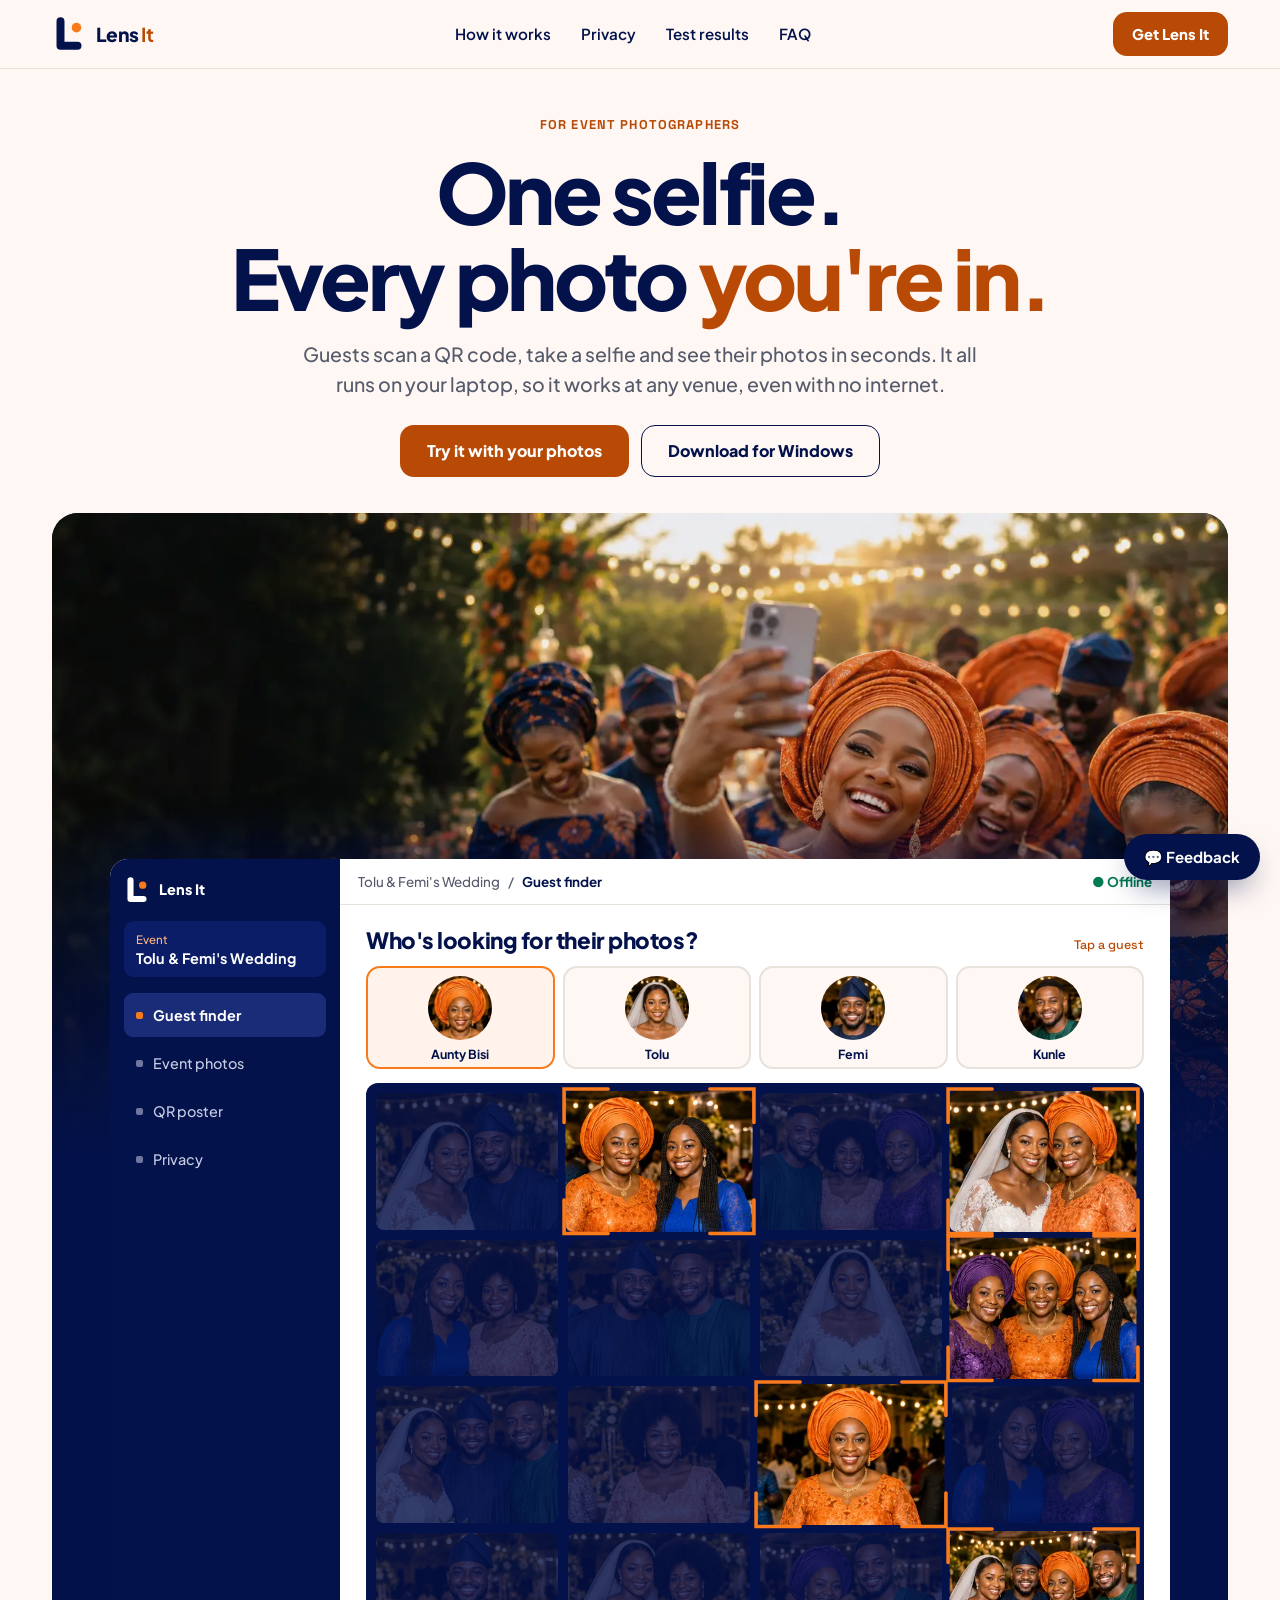
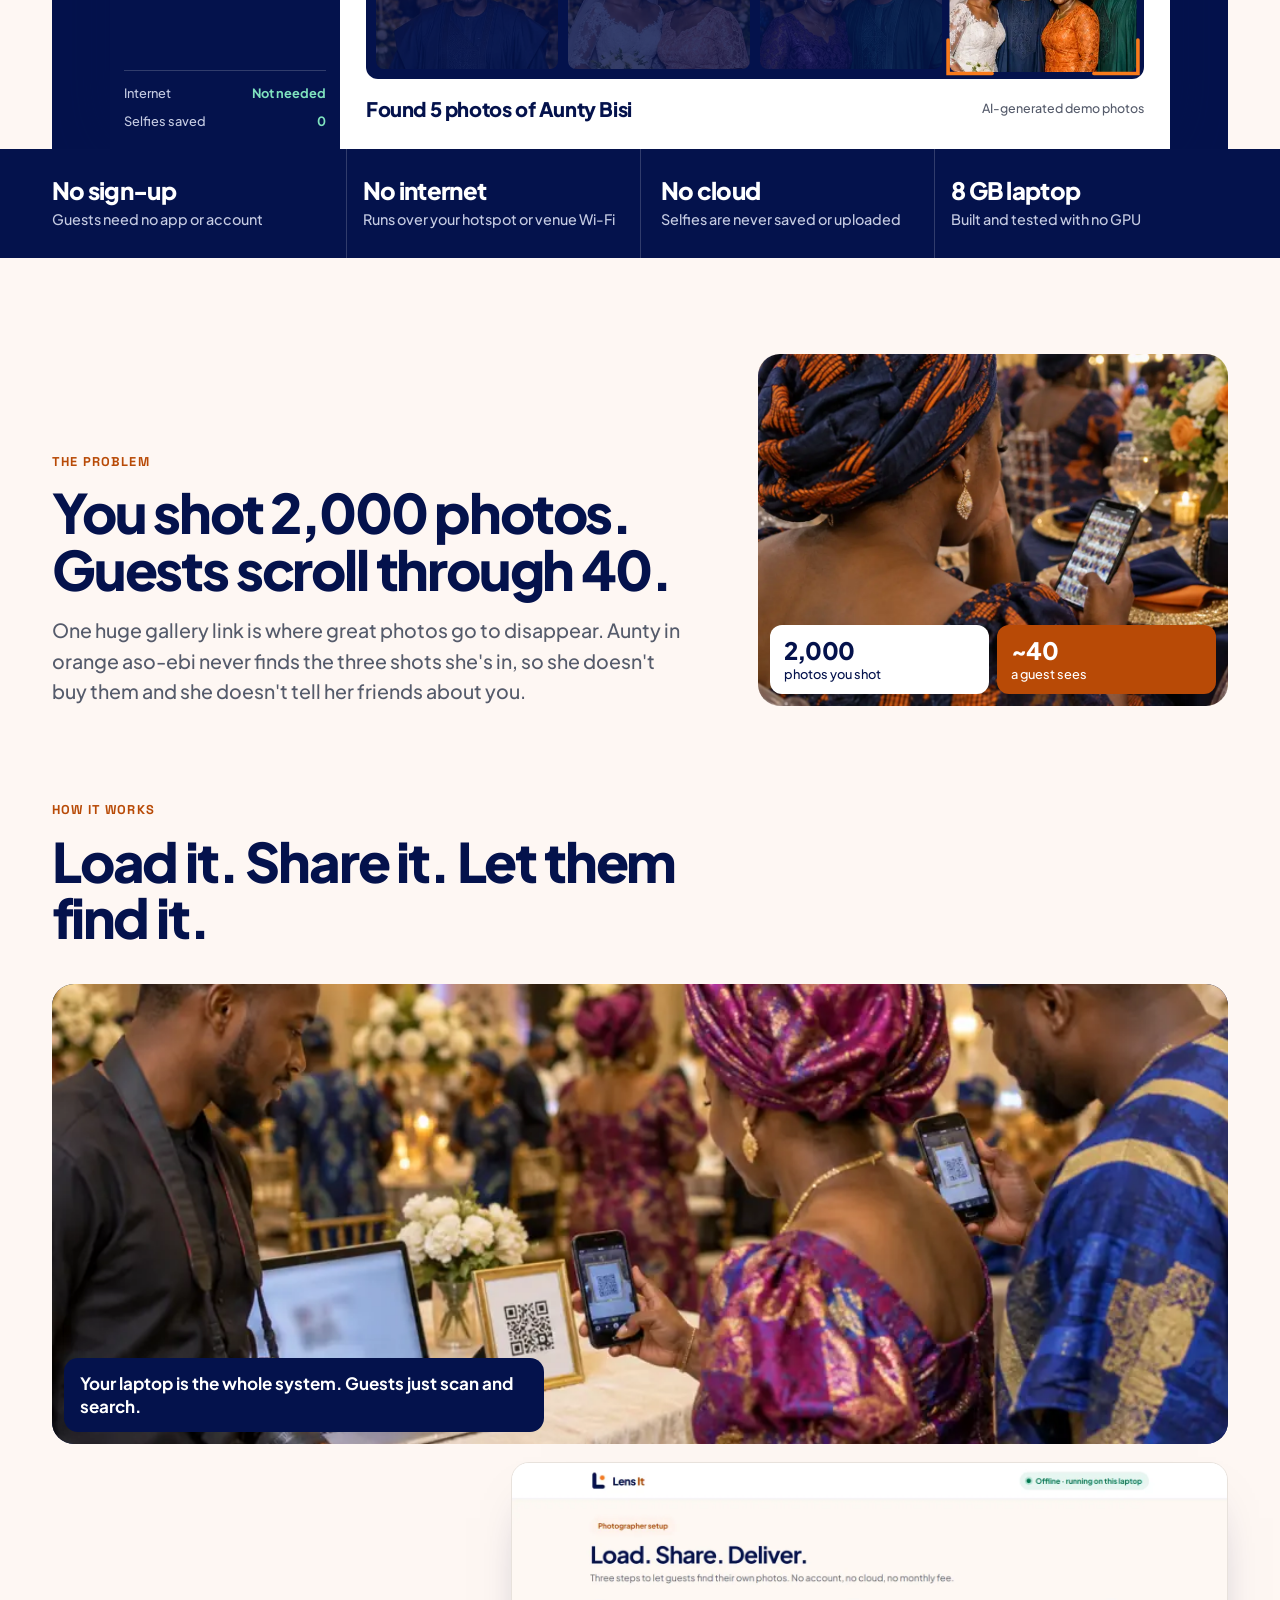
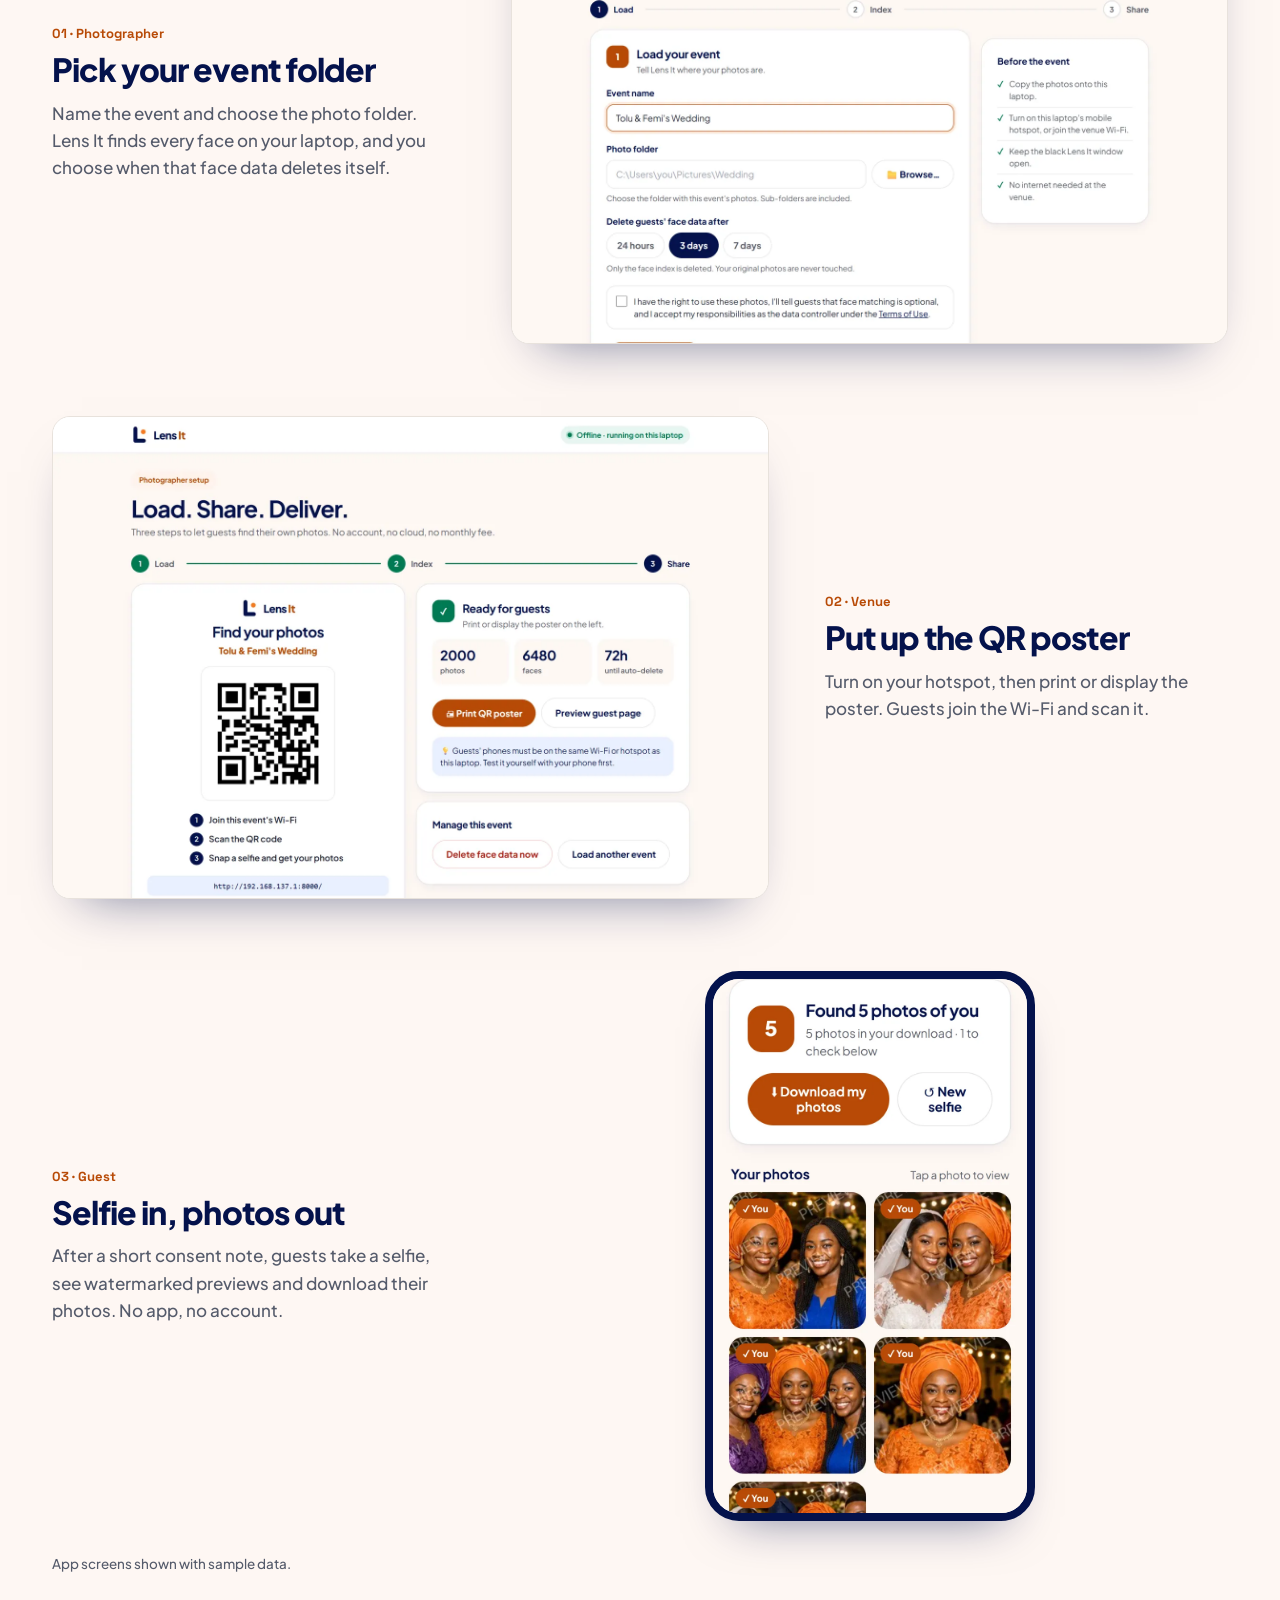
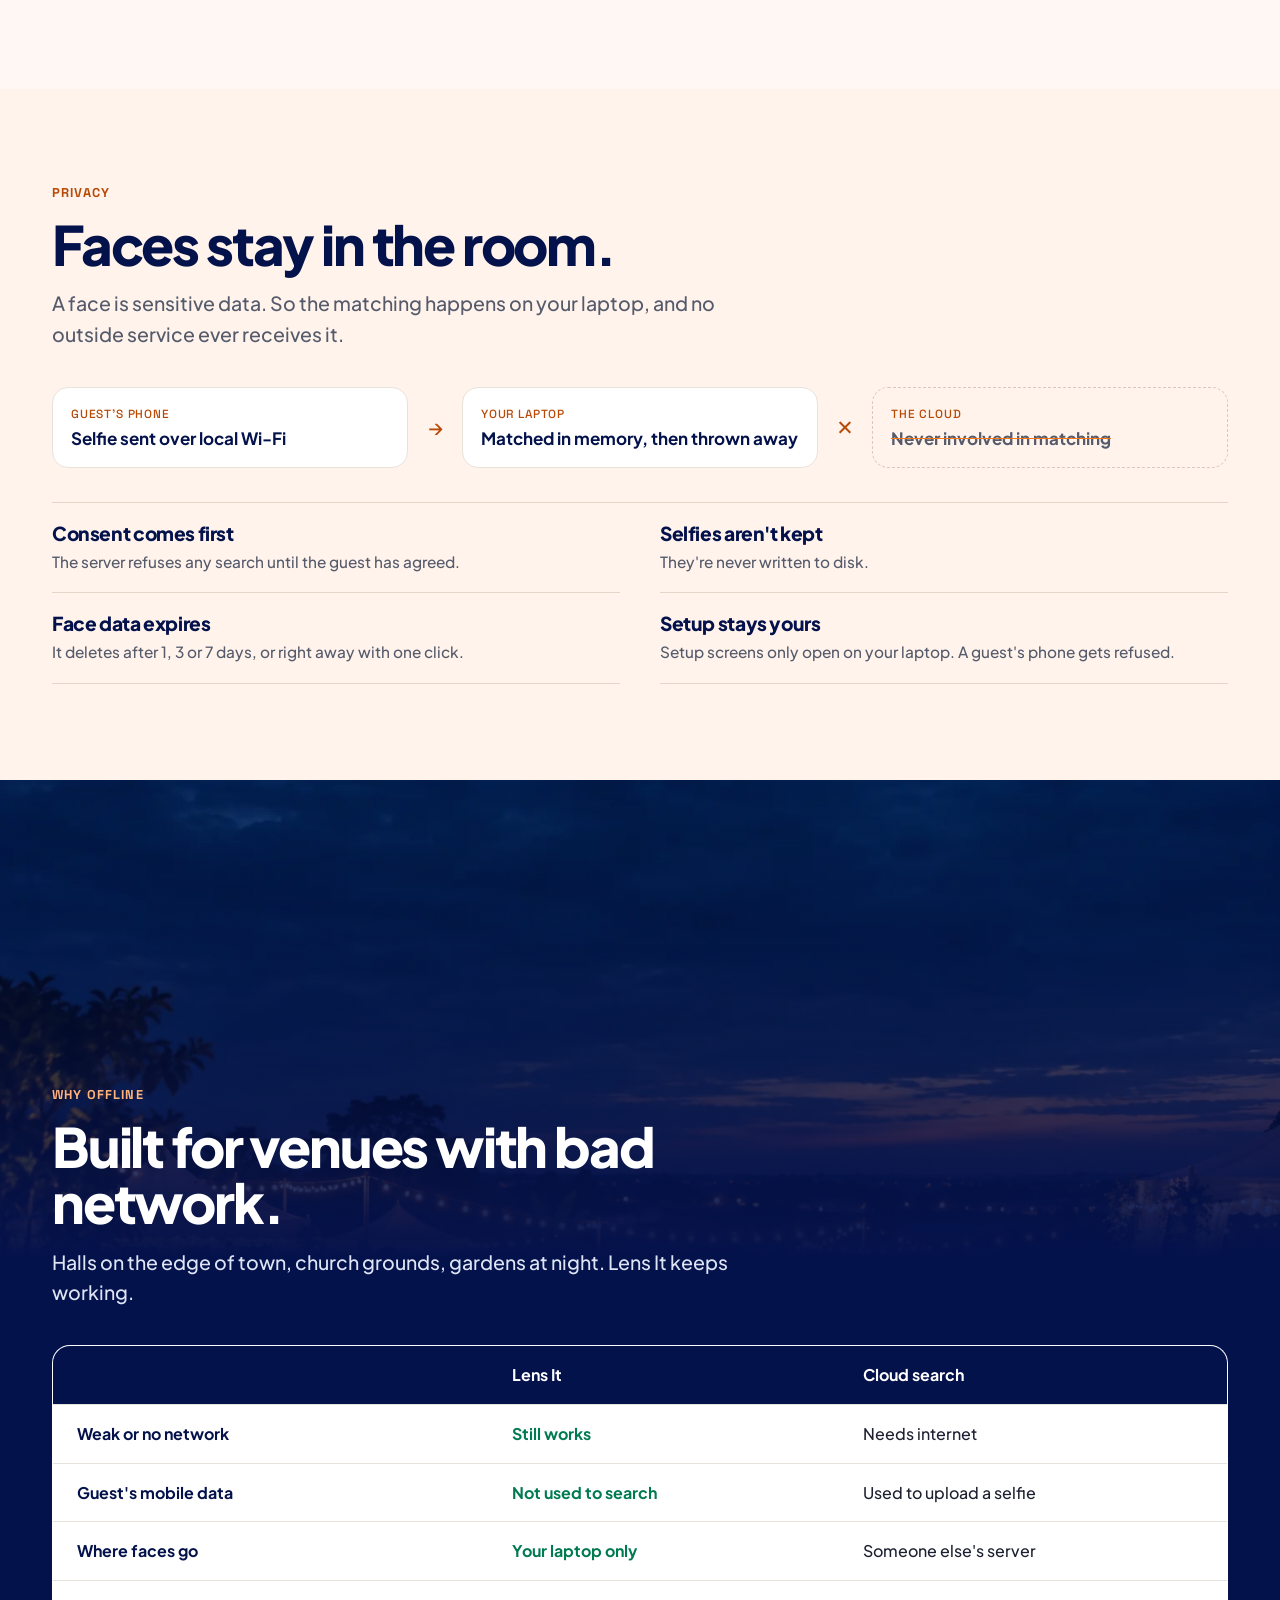
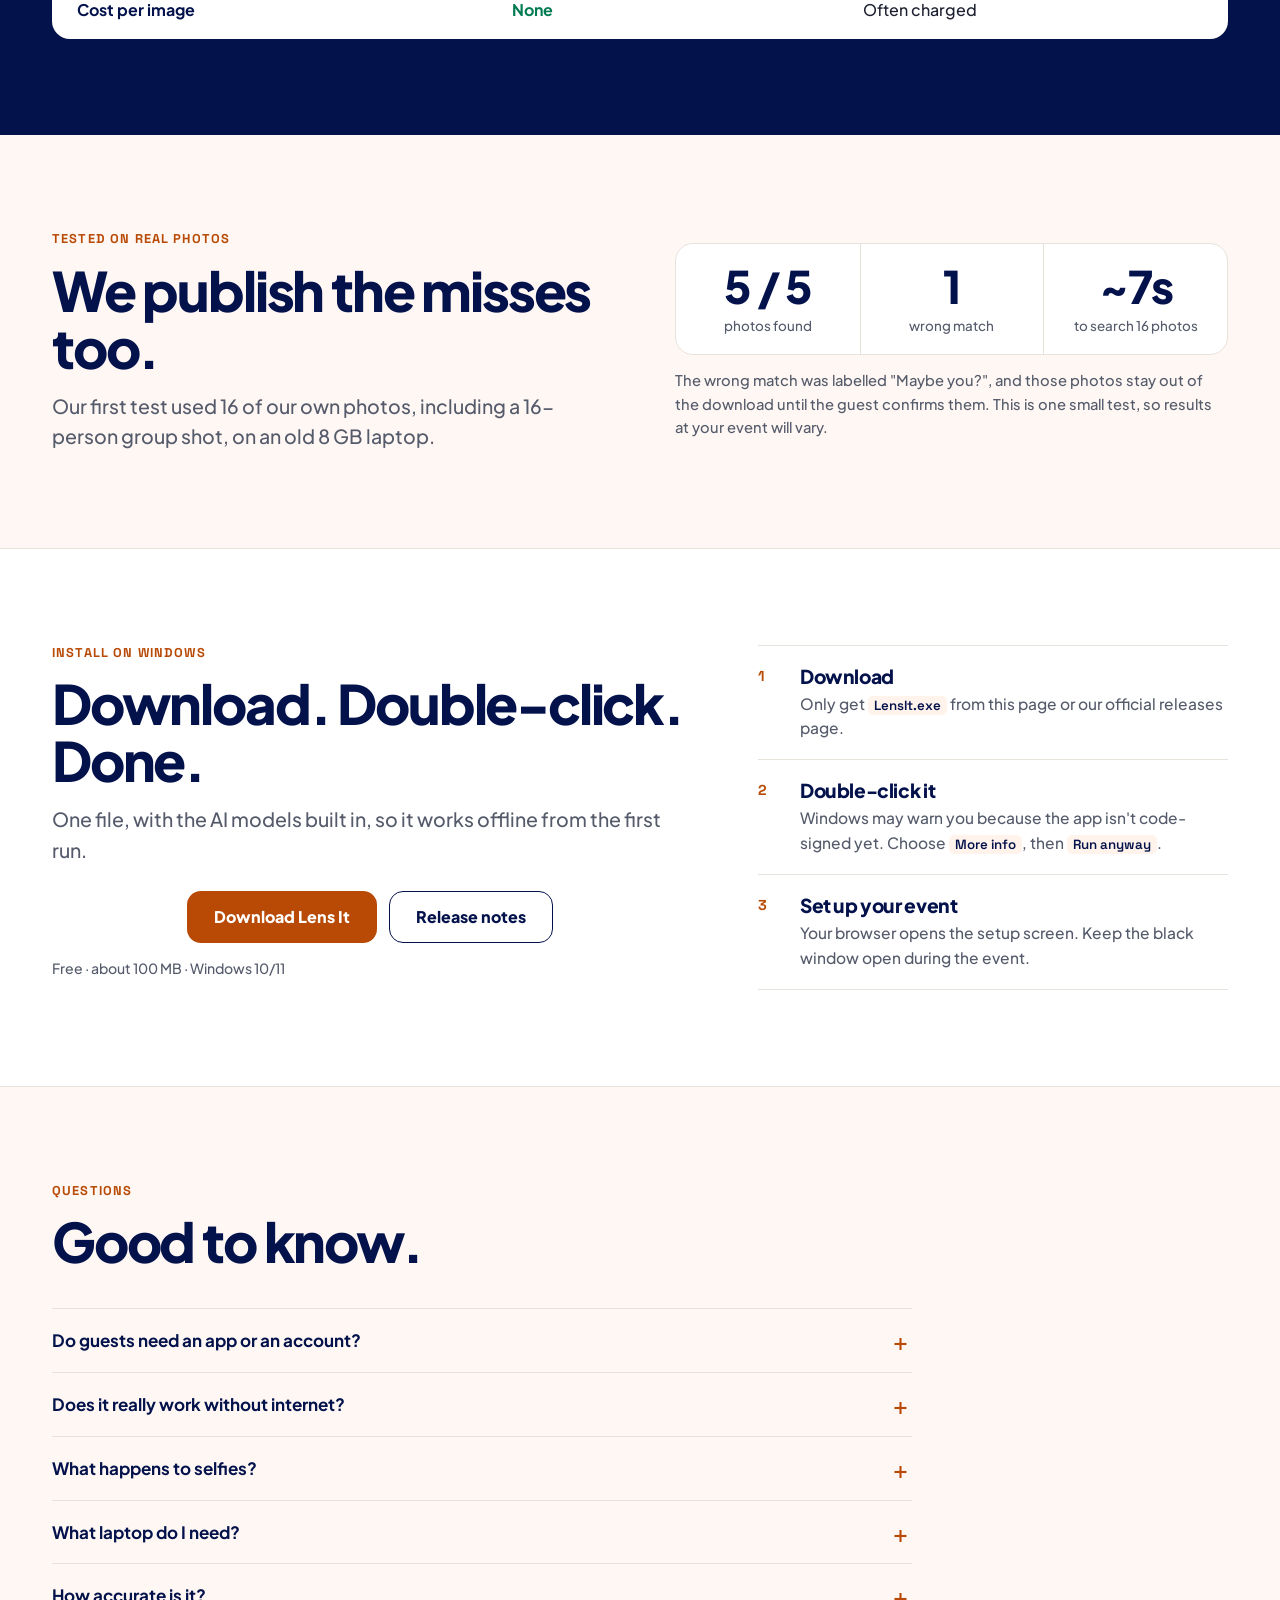
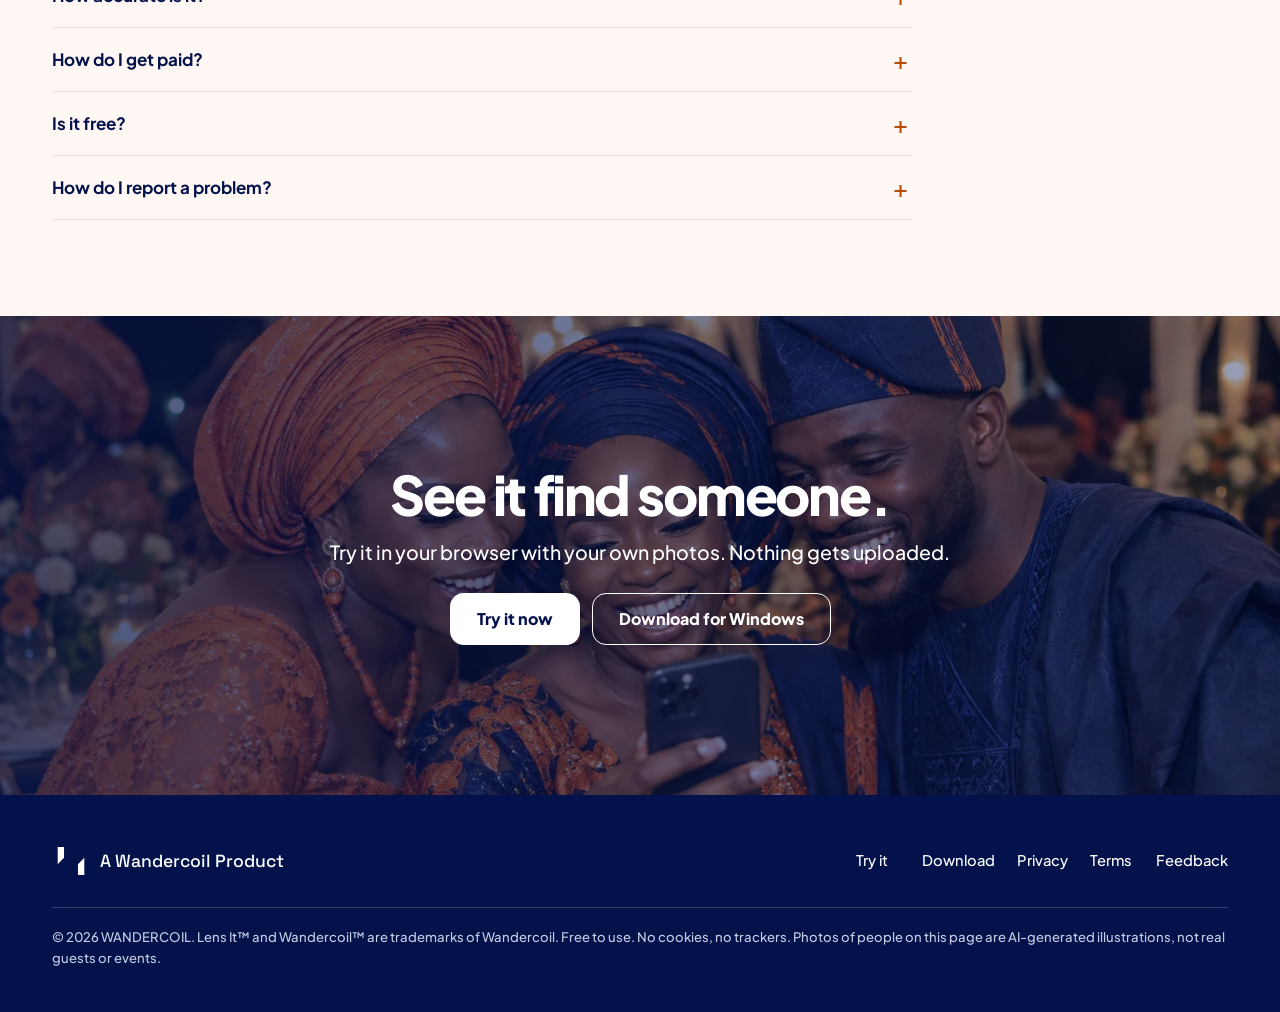
==== commit 90617c1b: "Match Try and legal pages, bigger app screenshots Co-Authored-By: Claude Opus 5.5 <noreply@anthropic" ====
--- a/lensit/index.html
+++ b/lensit/index.html
@@ -172,14 +172,16 @@
 .venue img{width:100%;height:clamp(240px,42vw,460px);object-fit:cover;object-position:center 35%}
 .venue figcaption{position:absolute;left:12px;bottom:12px;right:12px;max-width:30rem;background:var(--navy);color:#fff;border-radius:14px;padding:14px 16px;font-weight:700;line-height:1.35}
 /* steps */
-.steps{display:grid;gap:18px}
-.step{background:#fff;border:1px solid var(--line);border-radius:20px;overflow:hidden;display:flex;flex-direction:column}
-.step .txt{padding:22px 22px 24px}
-.step .n{font:700 .82rem "Space Grotesk",sans-serif;color:var(--orange);display:block;margin-bottom:8px}
-.step p{color:var(--muted);font-size:.97rem;margin-top:8px}
-.step .shot{aspect-ratio:16/10;background:var(--navy);overflow:hidden;margin-top:auto}
-.step .shot img{width:100%;height:100%;object-fit:cover;object-position:top}
-@media(min-width:900px){.steps{grid-template-columns:repeat(3,1fr)}}
+.steps{display:grid;gap:44px}
+.step{display:grid;gap:20px;align-items:center}
+.step .n{font:700 .82rem "Space Grotesk",sans-serif;color:var(--orange);display:block;margin-bottom:10px}
+.step h3{font-size:clamp(1.45rem,3vw,2rem);letter-spacing:-.03em;line-height:1.12}
+.step p{color:var(--muted);margin-top:12px}
+.frame{margin:0;background:#fff;border:1px solid var(--line);border-radius:18px;overflow:hidden;box-shadow:0 26px 50px -30px rgba(4,18,76,.55)}
+.frame img{width:100%;height:auto}
+.frame.phone{width:min(100%,330px);margin:auto;border:8px solid var(--navy);border-radius:34px}
+.shots-note{font-size:.84rem;color:var(--muted);margin:-16px 0 0}
+@media(min-width:900px){.steps{gap:72px}.step{grid-template-columns:.72fr 1.28fr;gap:56px}.step.flip .txt{order:2}.step.flip{grid-template-columns:1.28fr .72fr}.shots-note{margin:-40px 0 0}}
 
 /* privacy */
 .wash{background:var(--wash)}
@@ -371,9 +373,19 @@
       <figcaption>Your laptop is the whole system. Guests just scan and search.</figcaption>
     </figure>
     <div class="steps">
-      <article class="step"><div class="txt"><span class="n">01 · Photographer</span><h3>Pick your event folder</h3><p>Lens It finds every face on your laptop. Choose when that face data deletes itself.</p></div><div class="shot"><img src="img/app-setup.webp" alt="Lens It event setup screen" loading="lazy"></div></article>
-      <article class="step"><div class="txt"><span class="n">02 · Venue</span><h3>Put up the QR poster</h3><p>Turn on your hotspot and print or display the poster. Guests join and scan it.</p></div><div class="shot"><img src="img/app-share.webp" alt="Printable QR poster screen" loading="lazy"></div></article>
-      <article class="step"><div class="txt"><span class="n">03 · Guest</span><h3>Selfie in, photos out</h3><p>After a short consent note, guests take a selfie, see watermarked previews and download their photos.</p></div><div class="shot"><img src="img/app-guest.webp" alt="Guest selfie page on a phone" loading="lazy"></div></article>
+      <article class="step">
+        <div class="txt"><span class="n">01 · Photographer</span><h3>Pick your event folder</h3><p>Name the event and choose the photo folder. Lens It finds every face on your laptop, and you choose when that face data deletes itself.</p></div>
+        <figure class="frame"><img src="img/app-setup.webp" alt="Lens It setup screen with event name, photo folder and when face data is deleted" width="1500" height="1008" loading="lazy"></figure>
+      </article>
+      <article class="step flip">
+        <div class="txt"><span class="n">02 · Venue</span><h3>Put up the QR poster</h3><p>Turn on your hotspot, then print or display the poster. Guests join the Wi-Fi and scan it.</p></div>
+        <figure class="frame"><img src="img/app-share.webp" alt="Lens It ready screen with a printable QR poster and event numbers" width="1500" height="1008" loading="lazy"></figure>
+      </article>
+      <article class="step">
+        <div class="txt"><span class="n">03 · Guest</span><h3>Selfie in, photos out</h3><p>After a short consent note, guests take a selfie, see watermarked previews and download their photos. No app, no account.</p></div>
+        <figure class="frame phone"><img src="img/app-guest.webp" alt="Guest results on a phone, with five watermarked photos found" width="780" height="1328" loading="lazy"></figure>
+      </article>
+      <p class="shots-note">App screens shown with sample data.</p>
     </div>
   </div>
 </section>
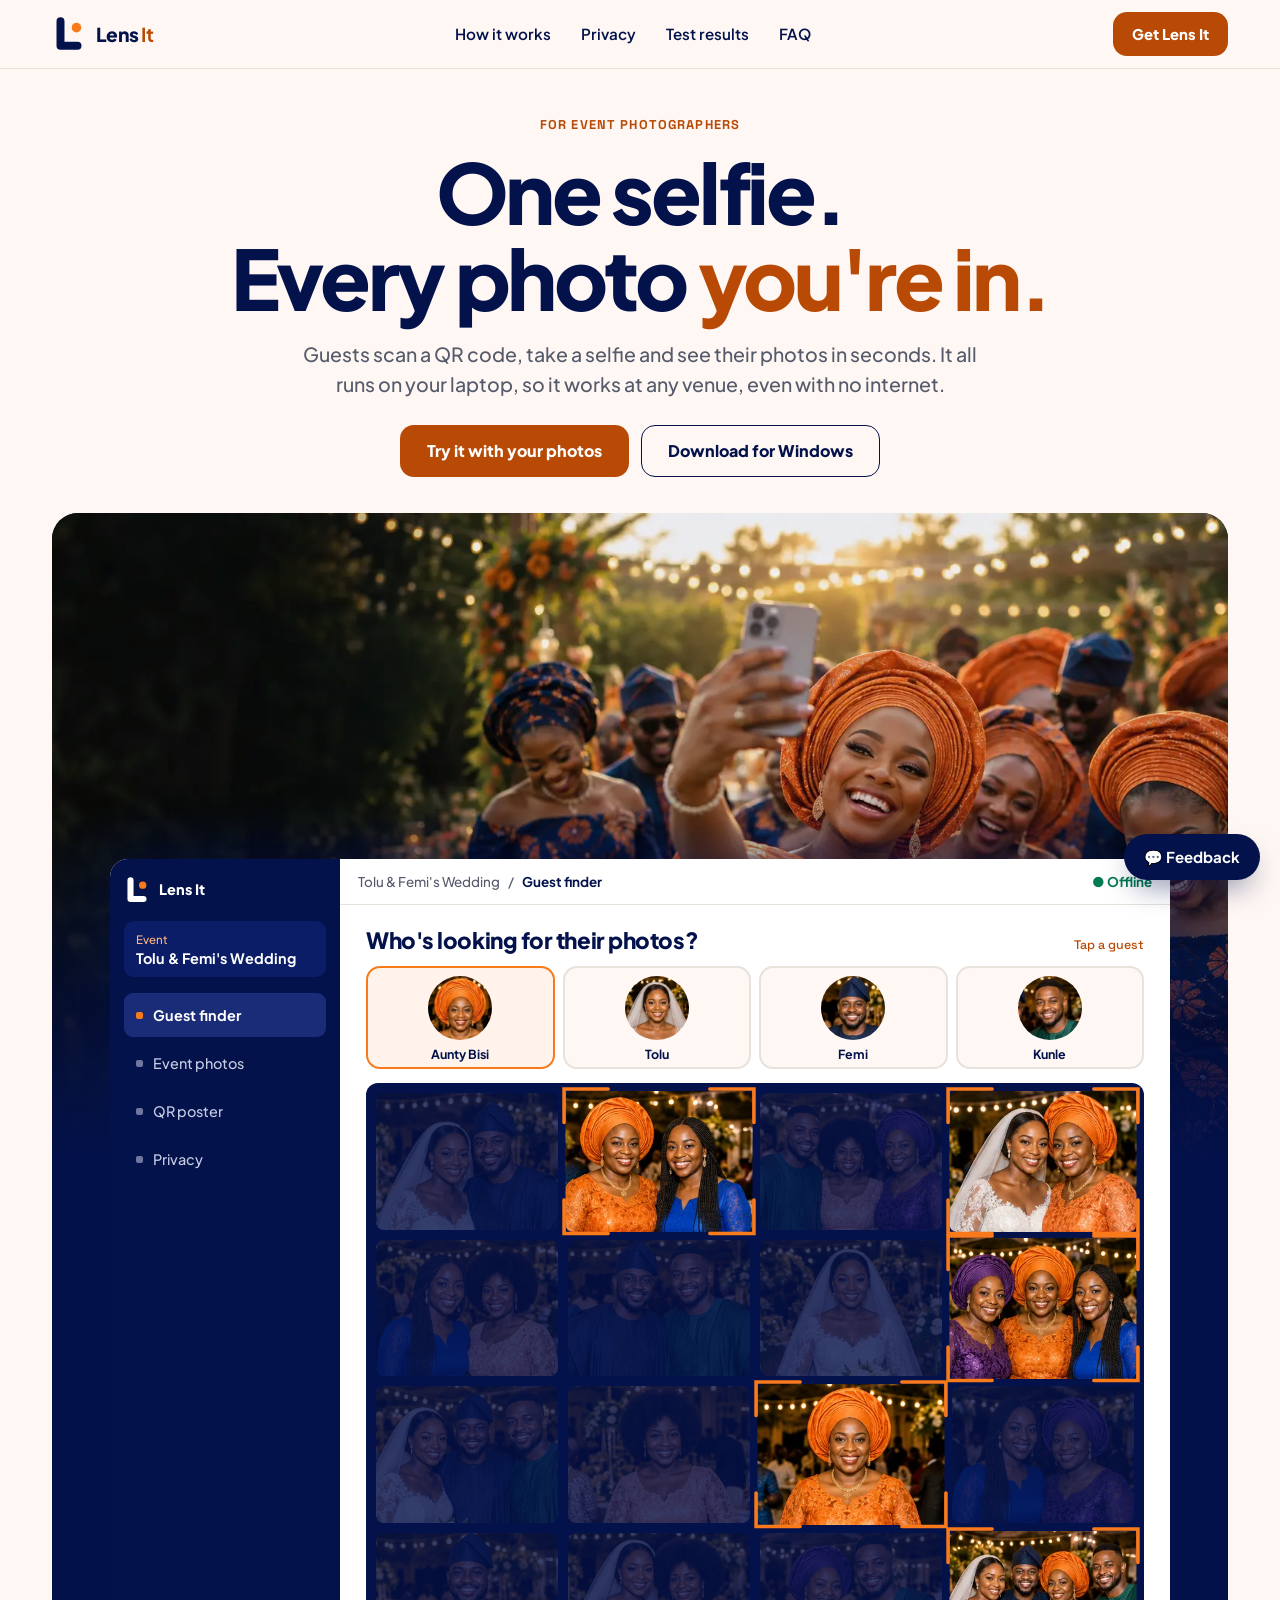
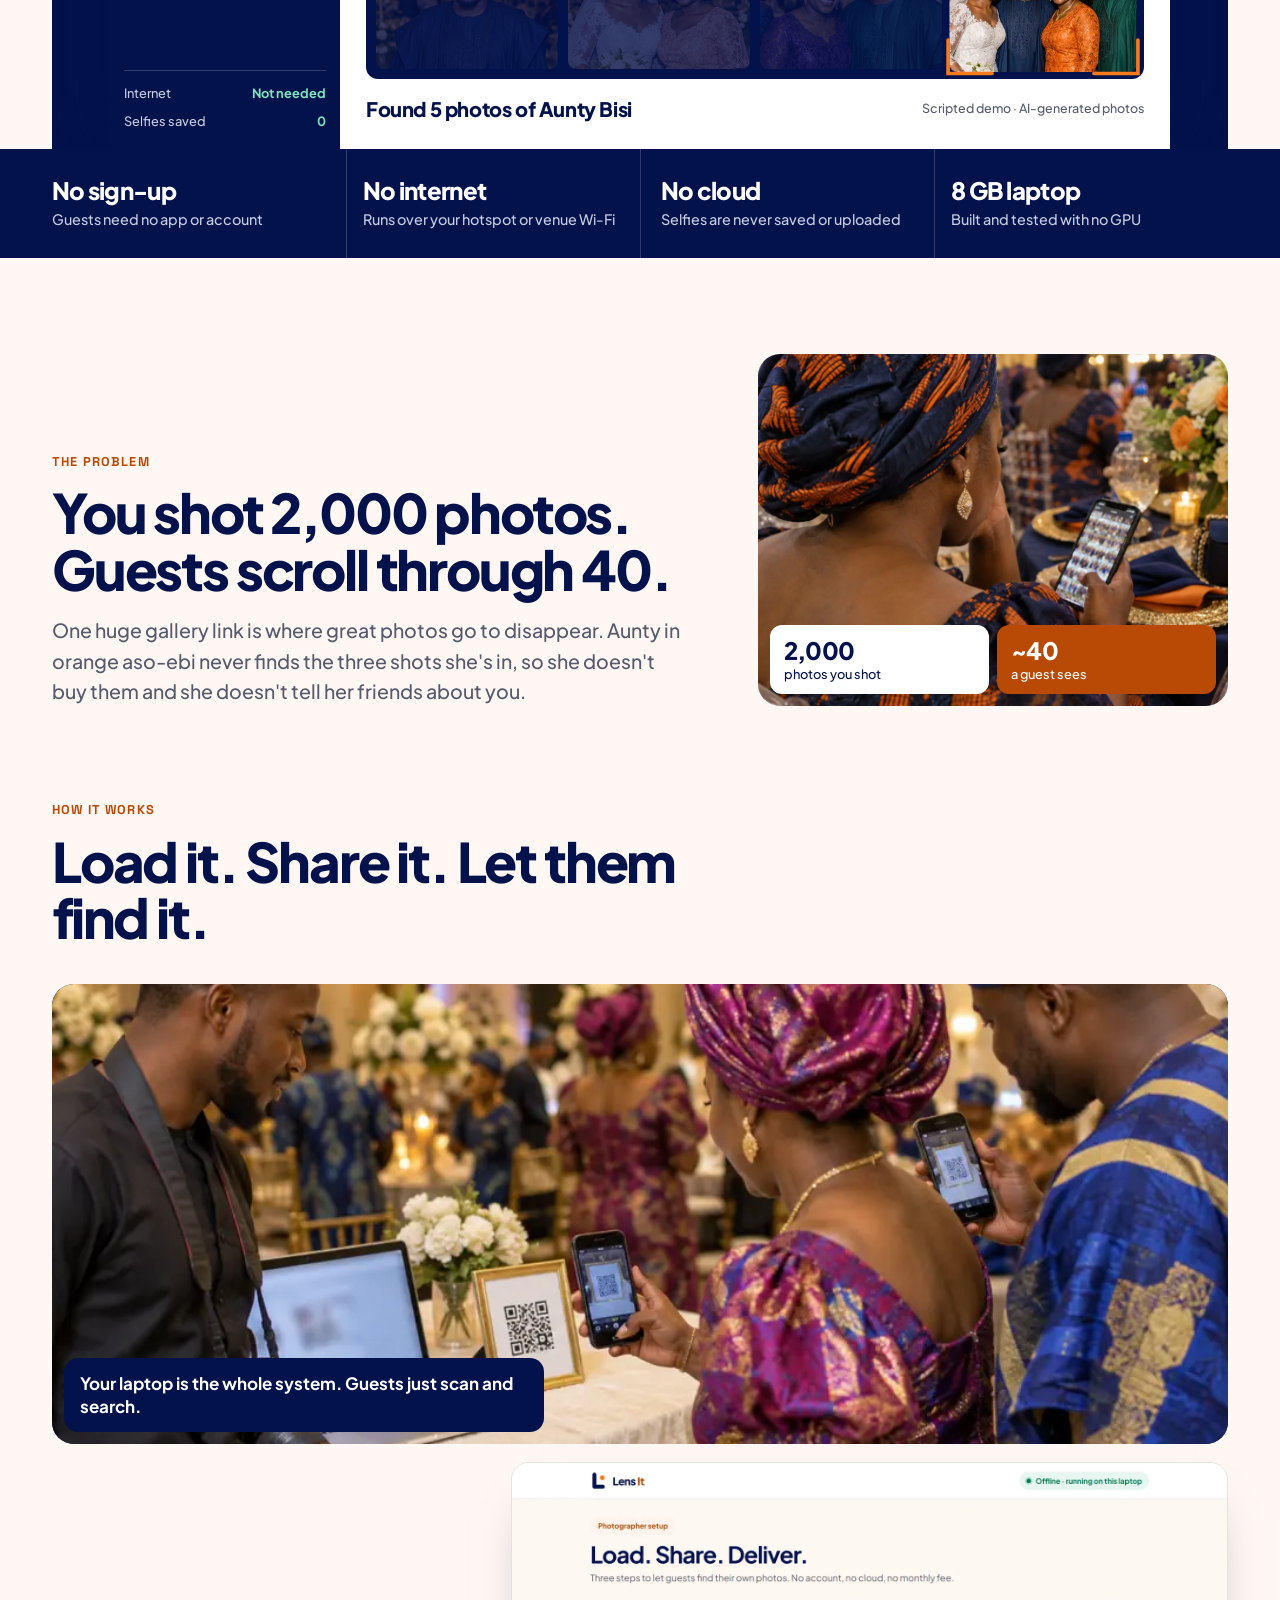
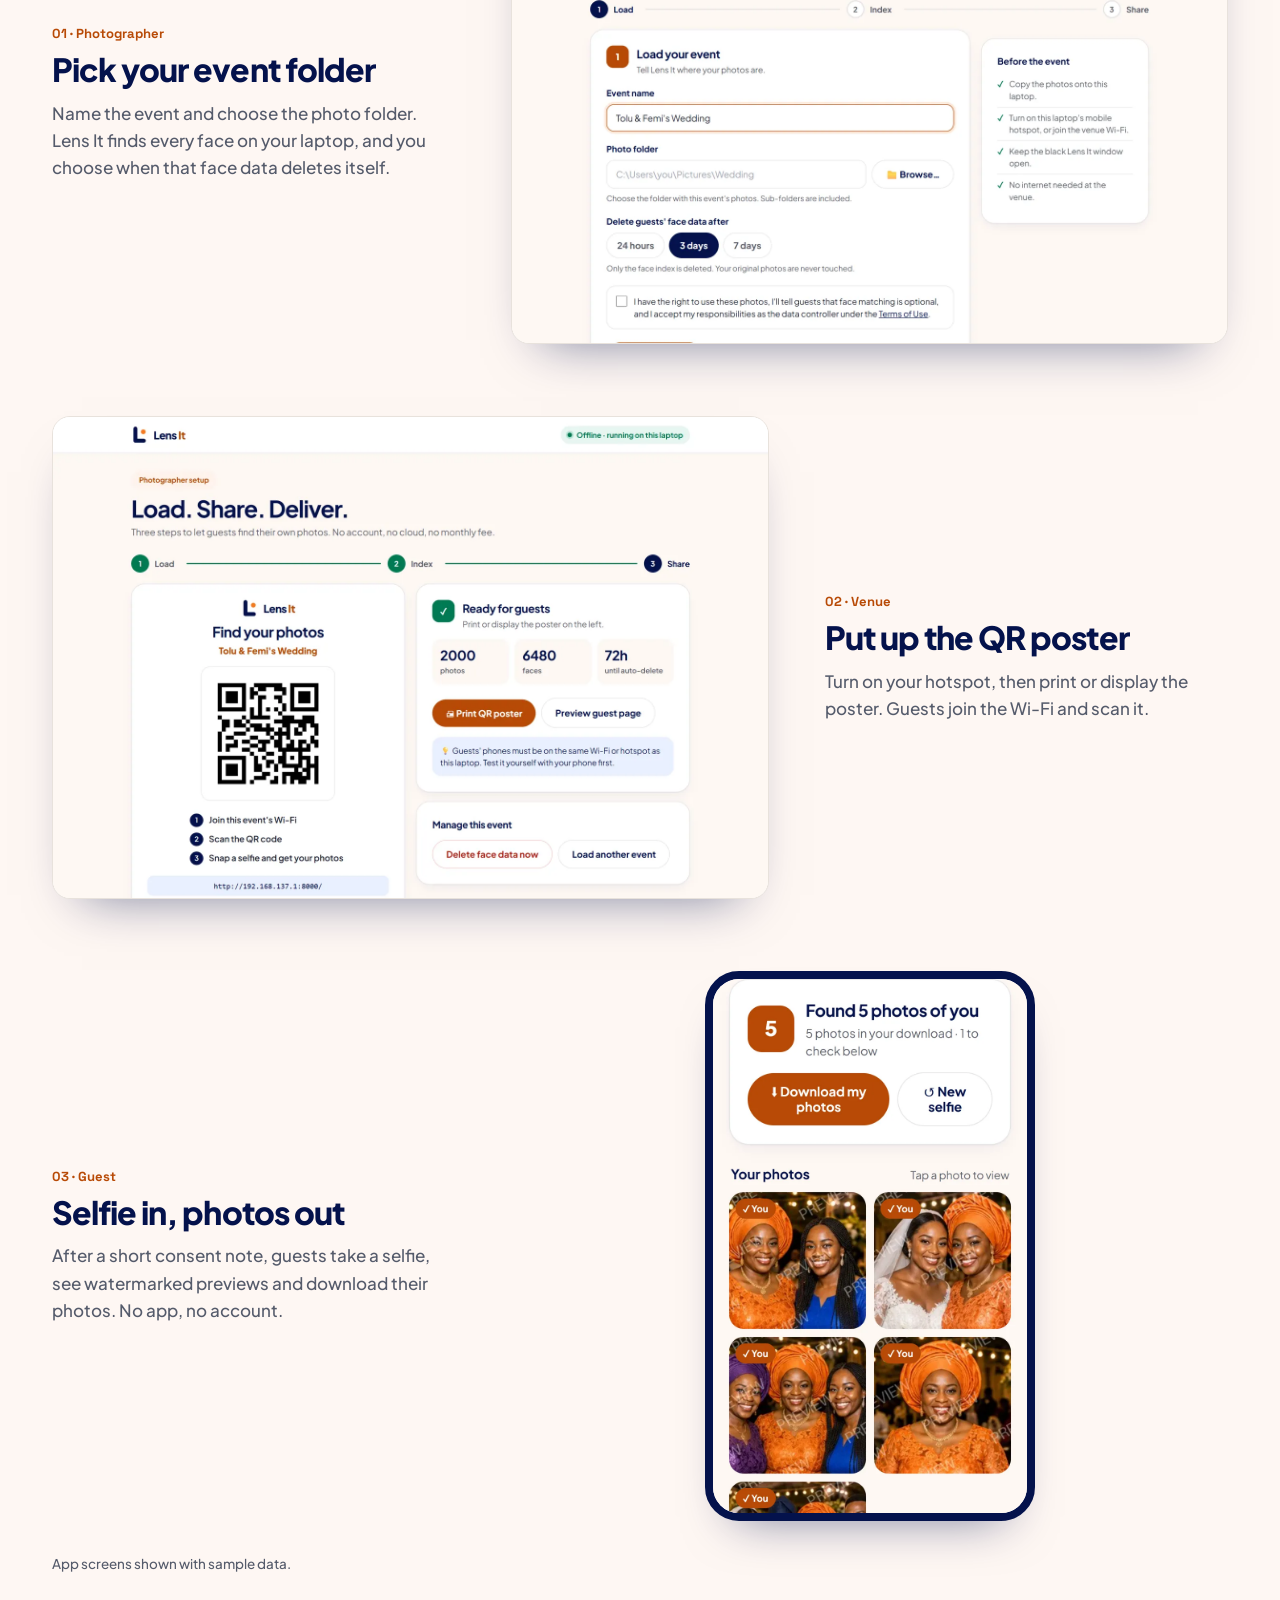
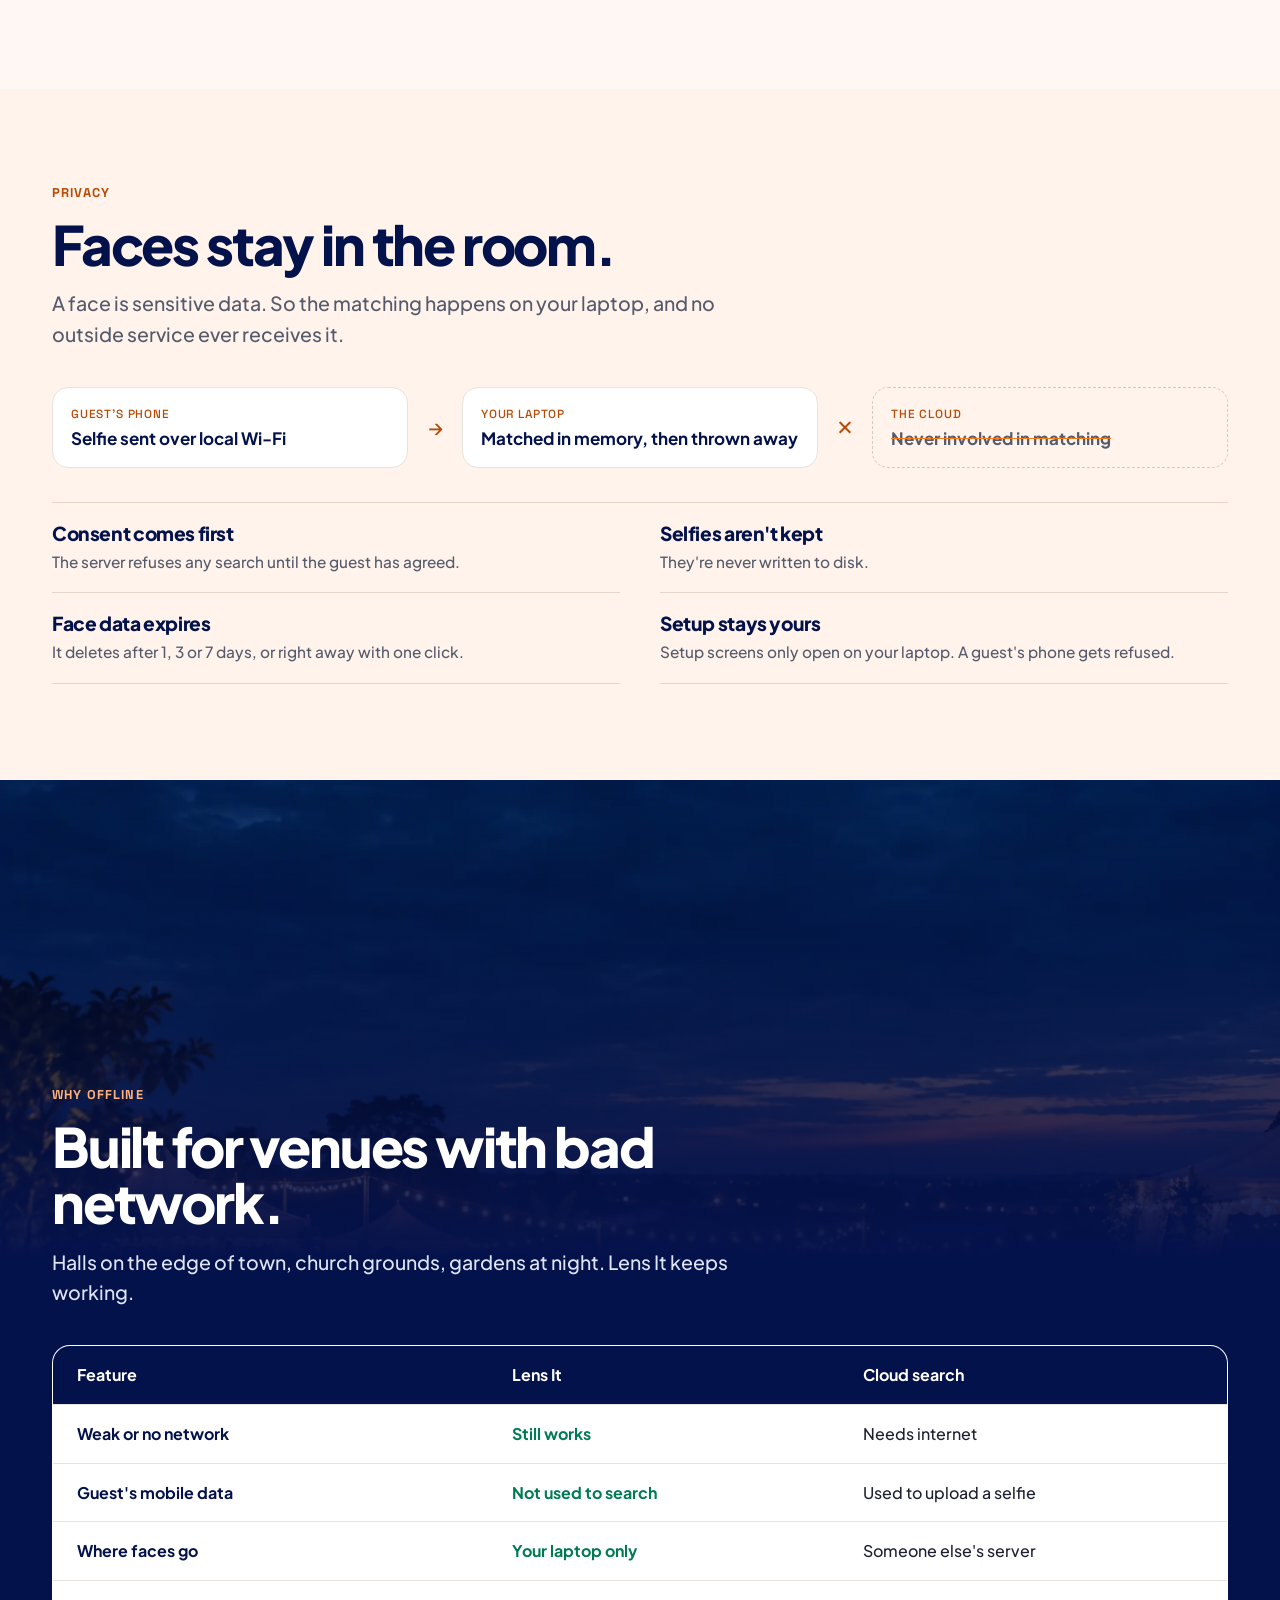
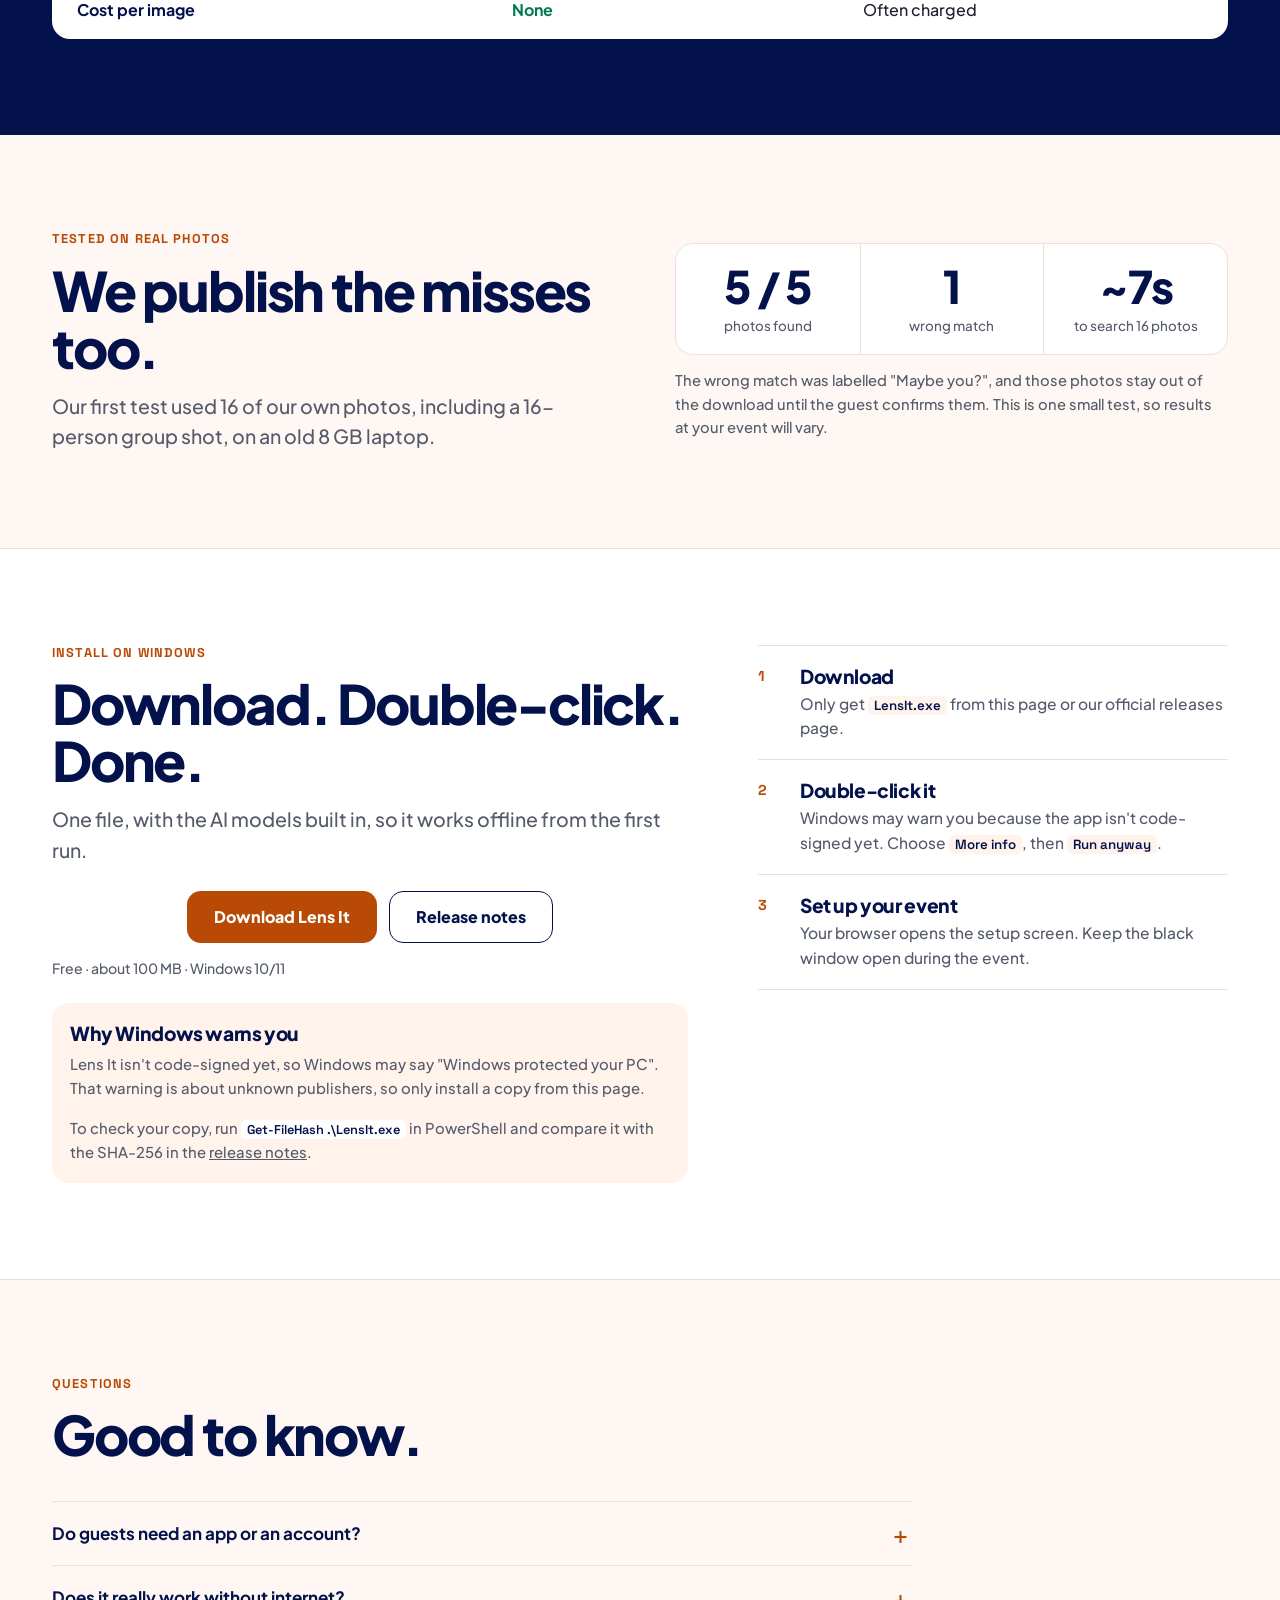
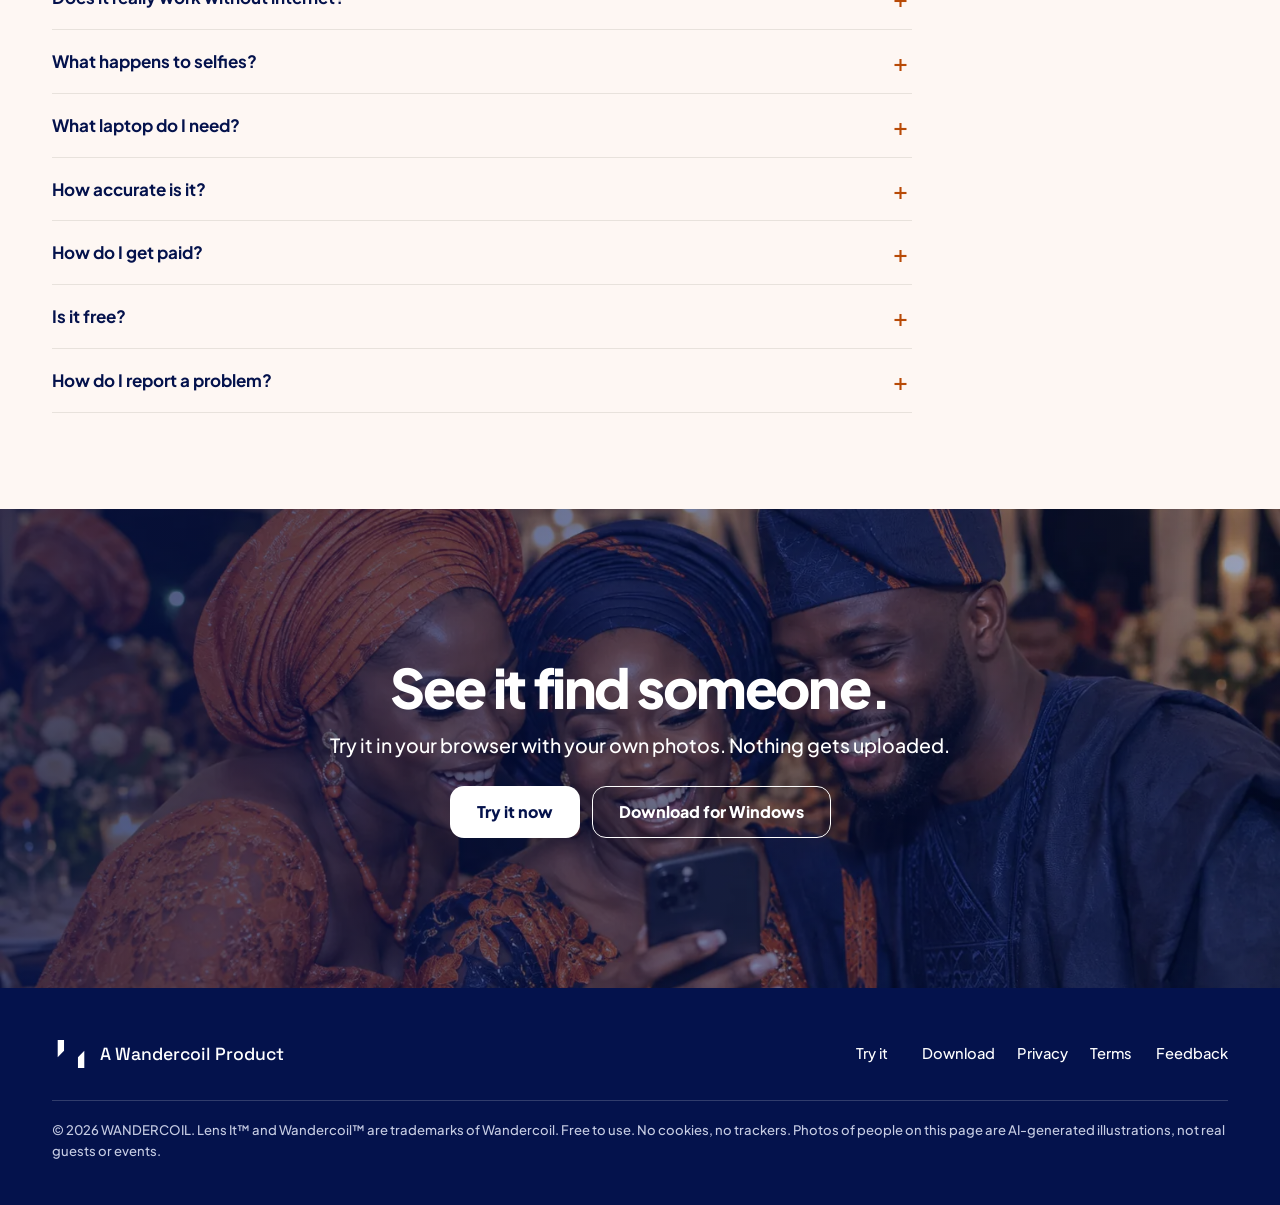
==== commit 122cedf4: "Add download help and phone demo link Co-Authored-By: Claude Opus 5.5 <noreply@anthropic.com>" ====
--- a/lensit/index.html
+++ b/lensit/index.html
@@ -71,6 +71,9 @@
 .ctas{display:flex;flex-wrap:wrap;gap:12px;margin-top:26px;justify-content:center;width:100%}
 .ctas .btn{flex:1 1 200px}
 @media(min-width:560px){.ctas .btn{flex:0 0 auto}}
+#demo{scroll-margin-top:78px}
+.phone-only{display:none!important}
+@media(max-width:759px){.desk-only{display:none!important}.phone-only{display:inline-flex!important}}
 .stage{position:relative;border-radius:26px 26px 0 0;padding:130px 10px 0;overflow:hidden;background:var(--navy);isolation:isolate}
 .stage::before{content:"";position:absolute;inset:0 0 auto;aspect-ratio:16/9;z-index:-1;background:linear-gradient(180deg,rgba(4,18,76,.05) 45%,var(--navy) 98%),url(img/ai-hero.webp) center top/cover}
 @media(min-width:760px){.stage{padding:clamp(240px,27vw,350px) 56px 0}}
@@ -214,6 +217,7 @@
 .dusk h2{color:#fff}.dusk .lead{color:#dfe4f5}.dusk .label{color:var(--peach)}
 .dusk .tbl{border-color:transparent}
 /* compare */
+.vh{color:transparent;user-select:none}
 .tbl{background:#fff;border:1px solid var(--line);border-radius:18px;overflow:hidden}
 .row{display:grid;grid-template-columns:1.25fr 1fr 1fr;gap:10px;padding:14px;border-top:1px solid var(--line);font-size:.9rem;line-height:1.35;align-items:center}
 .row:first-child{border-top:0;background:var(--navy);color:#fff;font-weight:700}
@@ -241,6 +245,13 @@
 .install li p{color:var(--muted);font-size:.97rem;margin-top:4px}
 kbd{font:600 .86em "Space Grotesk",sans-serif;background:var(--wash);border-radius:5px;padding:1px 6px;color:var(--navy)}
 .dl small{display:block;color:var(--muted);font-size:.88rem;margin-top:14px}
+.trust{margin-top:24px;padding:18px;border-radius:16px;background:var(--wash)}
+.trust p{color:var(--muted);font-size:.93rem;margin-top:8px}
+.trust kbd{overflow-wrap:anywhere;background:#fff}
+.send{margin-top:20px;flex-direction:column;align-items:flex-start;gap:10px}
+.send p{font-size:.95rem;color:var(--muted)}
+.send .btn{width:100%}
+.send span{font-size:.9rem;color:var(--green);font-weight:700}
 
 /* faq */
 .faq{border-top:1px solid var(--line);max-width:860px}
@@ -293,11 +304,12 @@
     <p class="lead">Guests scan a QR code, take a selfie and see their photos in seconds. It all runs on your laptop, so it works at any venue, even with no internet.</p>
     <div class="ctas">
       <a class="btn primary" href="try.html">Try it with your photos</a>
-      <a class="btn ghost" href="#install">Download for Windows</a>
-    </div>
-  </div>
-  <div class="wrap">
-    <div class="stage">
+      <a class="btn ghost desk-only" href="#install">Download for Windows</a>
+      <a class="btn ghost phone-only" href="#demo">See the demo</a>
+    </div>
+  </div>
+  <div class="wrap">
+    <div class="stage" id="demo">
       <div class="app" aria-label="Interactive demo of the Lens It interface, with AI-generated guests">
         <aside class="side">
           <div class="side-brand"><img src="logo-dark.svg" alt="" width="26" height="26">Lens It</div>
@@ -316,7 +328,7 @@
           <div class="pane" id="v-photos" hidden>
             <div class="f-head"><strong>16 event photos</strong><span>Sample set</span></div>
             <div class="wall open" id="allPhotos"></div>
-            <div class="f-foot"><b>Faces found on your laptop</b><small>AI-generated demo photos</small></div>
+            <div class="f-foot"><b>Faces found on your laptop</b><small>Scripted demo · AI-generated photos</small></div>
           </div>
           <div class="pane" id="v-poster" hidden>
             <div class="f-head"><strong>Print or display your poster</strong><span>App screen</span></div>
@@ -331,7 +343,7 @@
             <div class="f-head"><strong>Who's looking for their photos?</strong><span>Tap a guest</span></div>
             <div class="chips" id="chips"></div>
             <div class="wall" id="wall"><div class="scan"></div></div>
-            <div class="f-foot" aria-live="polite"><b id="result">Finding photos…</b><small>AI-generated demo photos</small></div>
+            <div class="f-foot" aria-live="polite"><b id="result">Finding photos…</b><small>Scripted demo · AI-generated photos</small></div>
           </div>
         </div>
       </div>
@@ -421,7 +433,7 @@
       <p class="lead">Halls on the edge of town, church grounds, gardens at night. Lens It keeps working.</p>
     </div>
     <div class="tbl" role="table" aria-label="Lens It compared with cloud photo search">
-      <div class="row" role="row"><span role="columnheader"></span><span role="columnheader">Lens It</span><span role="columnheader">Cloud search</span></div>
+      <div class="row" role="row"><span role="columnheader" class="vh">Feature</span><span role="columnheader">Lens It</span><span role="columnheader">Cloud search</span></div>
       <div class="row" role="row"><span role="cell">Weak or no network</span><span class="y" role="cell">Still works</span><span role="cell">Needs internet</span></div>
       <div class="row" role="row"><span role="cell">Guest's mobile data</span><span class="y" role="cell">Not used to search</span><span role="cell">Used to upload a selfie</span></div>
       <div class="row" role="row"><span role="cell">Where faces go</span><span class="y" role="cell">Your laptop only</span><span role="cell">Someone else's server</span></div>
@@ -459,6 +471,16 @@
         <a class="btn ghost" href="https://github.com/Wandercoil/wandercoil.github.io/releases/latest">Release notes</a>
       </div>
       <small>Free · about 100 MB · Windows 10/11</small>
+      <div class="send phone-only">
+        <p><b>On your phone?</b> Lens It runs on a Windows laptop. Send yourself this link for later.</p>
+        <button class="btn ghost" type="button" id="sendLink">Send link to my laptop</button>
+        <span id="sendMsg" role="status"></span>
+      </div>
+      <div class="trust">
+        <h3>Why Windows warns you</h3>
+        <p>Lens It isn't code-signed yet, so Windows may say "Windows protected your PC". That warning is about unknown publishers, so only install a copy from this page.</p>
+        <p>To check your copy, run <kbd>Get-FileHash .\LensIt.exe</kbd> in PowerShell and compare it with the SHA-256 in the <a href="https://github.com/Wandercoil/wandercoil.github.io/releases/latest">release notes</a>.</p>
+      </div>
     </div>
     <ol>
       <li><span>1</span><div><h3>Download</h3><p>Only get <kbd>LensIt.exe</kbd> from this page or our official releases page.</p></div></li>
@@ -564,6 +586,17 @@
   Object.keys(views).forEach(k => { document.getElementById('v-' + k).hidden = k !== v; });
   document.getElementById('crumb').textContent = views[v];
 });
+// send the page to the photographer's laptop
+document.getElementById('sendLink').onclick = async () => {
+  const url = location.origin + location.pathname, msg = document.getElementById('sendMsg');
+  try {
+    if (navigator.share) { await navigator.share({title: 'Lens It', text: 'Lens It for my laptop', url}); return; }
+    await navigator.clipboard.writeText(url);
+    msg.textContent = 'Link copied. Paste it into a message to yourself.';
+  } catch (e) {
+    if (e.name !== 'AbortError') msg.textContent = url;
+  }
+};
 // close the phone menu after choosing a link
 document.querySelectorAll('#menu a').forEach(a => a.addEventListener('click', () => { document.getElementById('menu').open = false; }));
 if (!still) auto = setInterval(() => find((current + 1) % GUESTS.length), 5000);
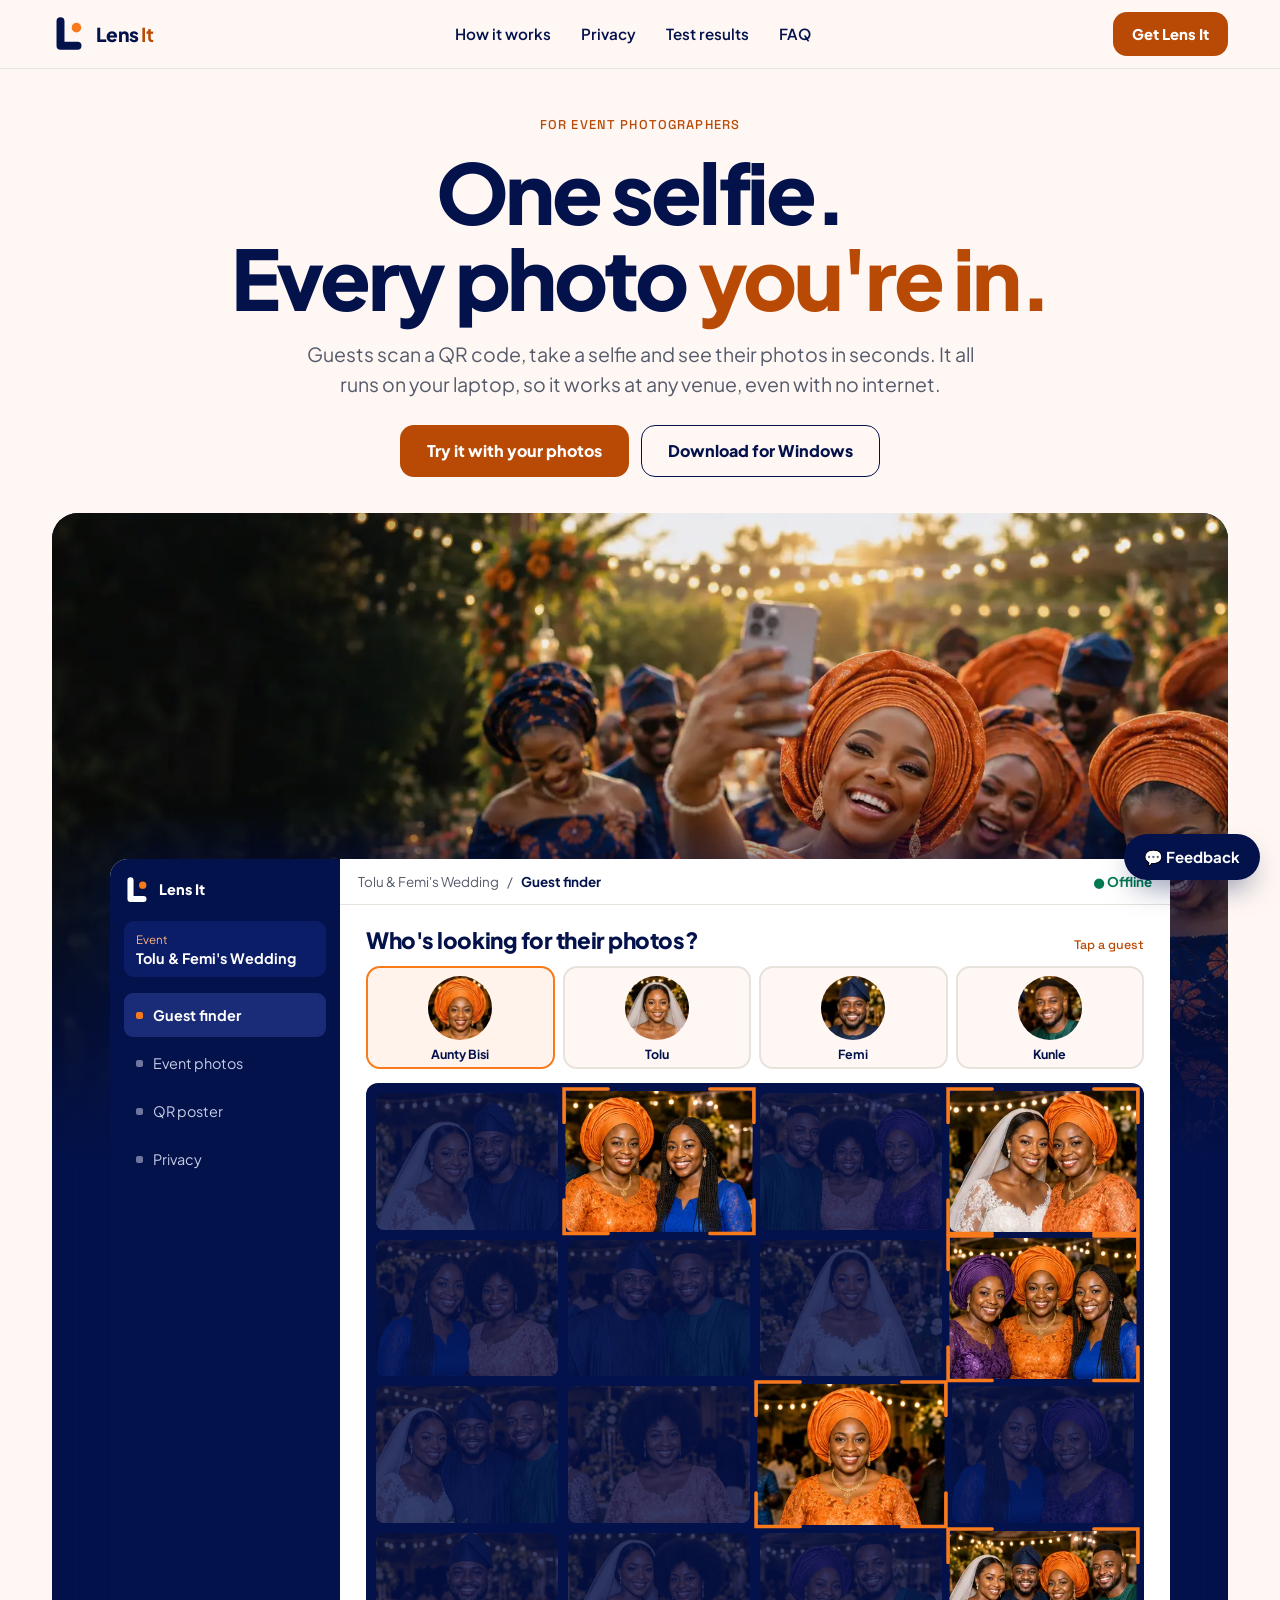
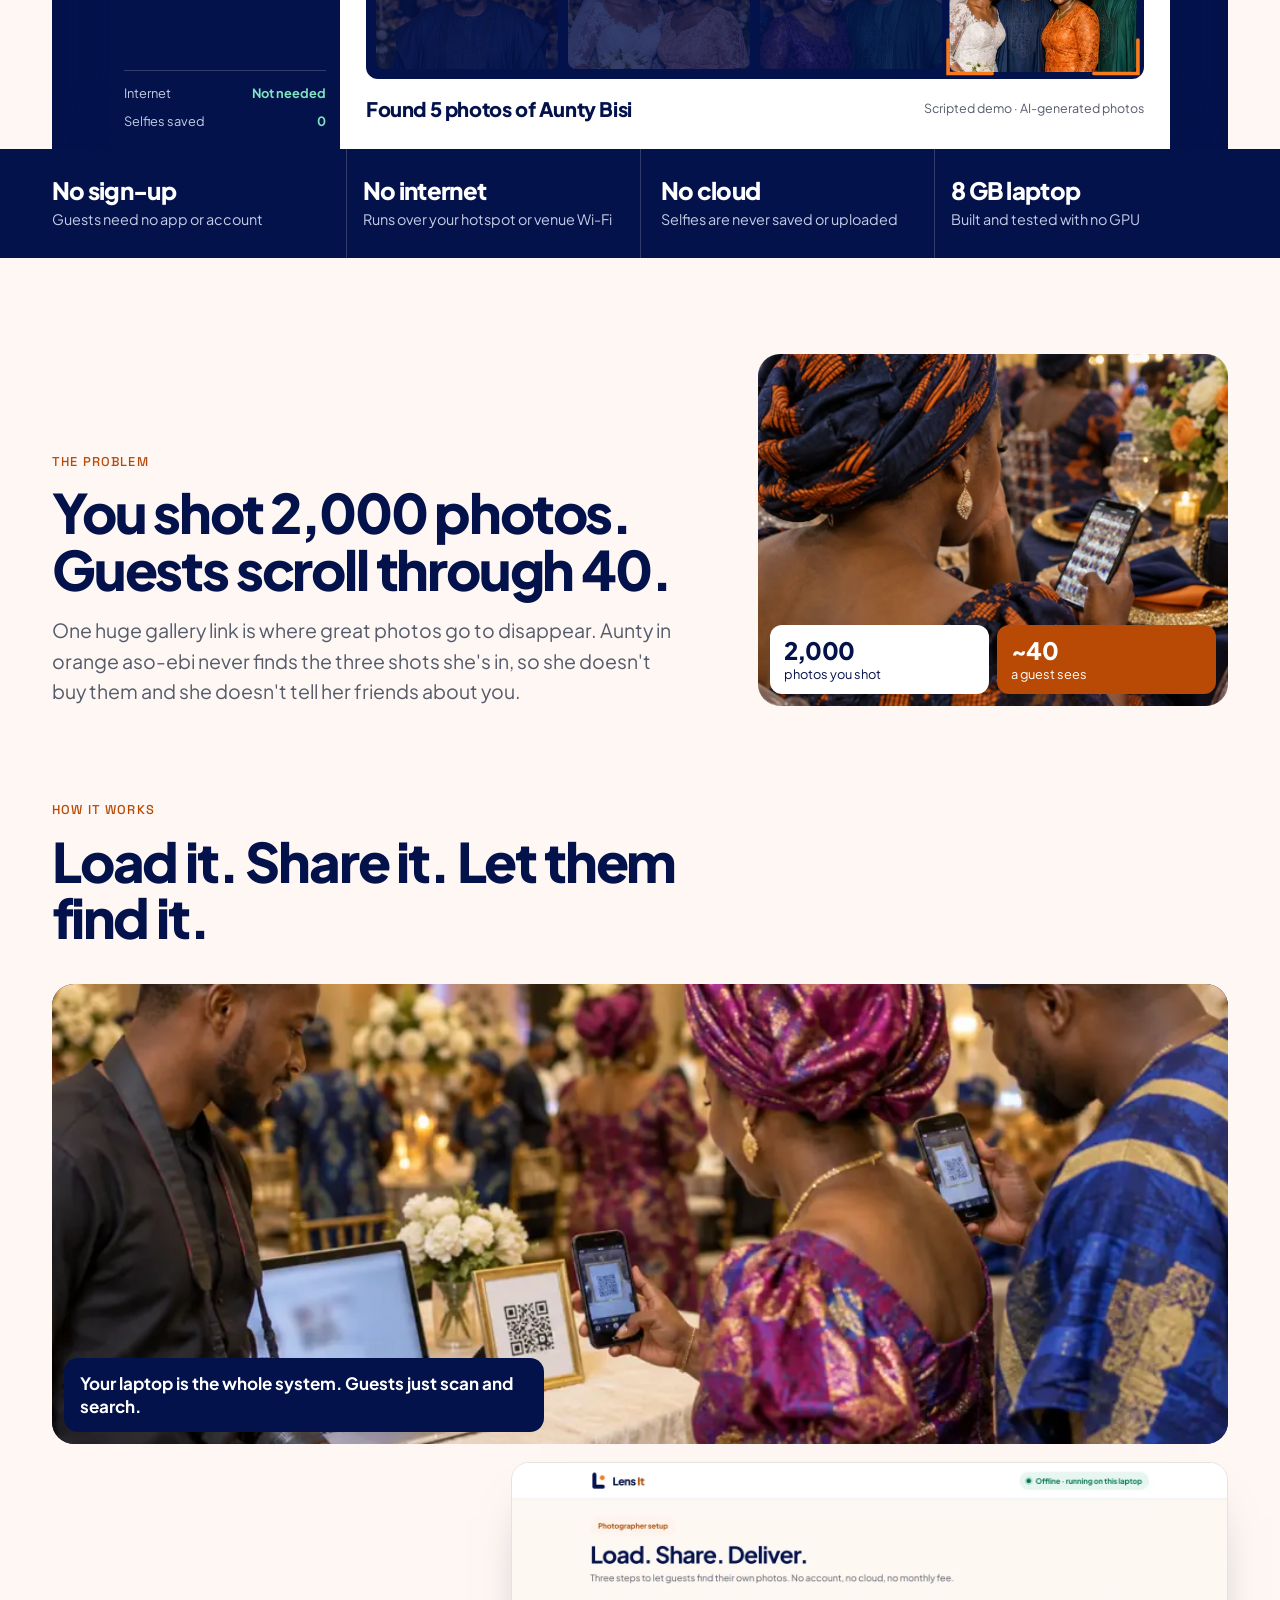
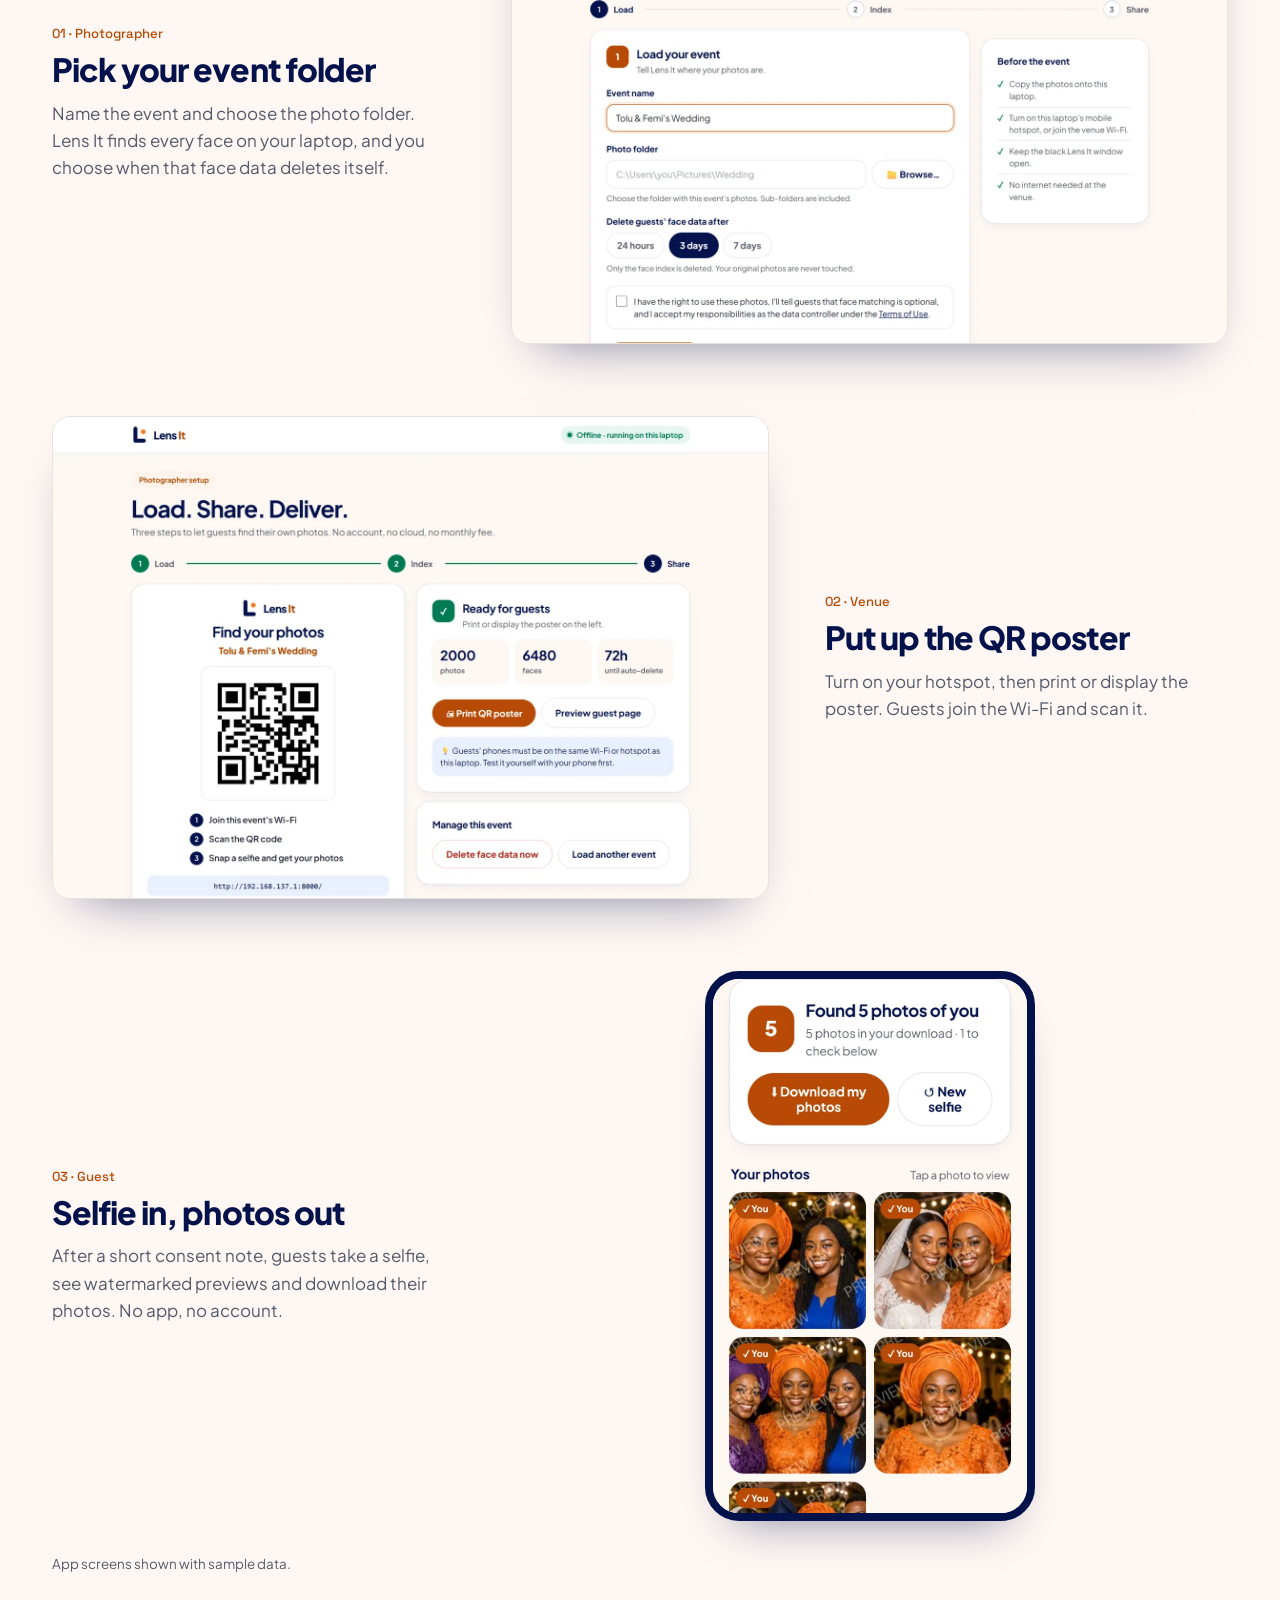
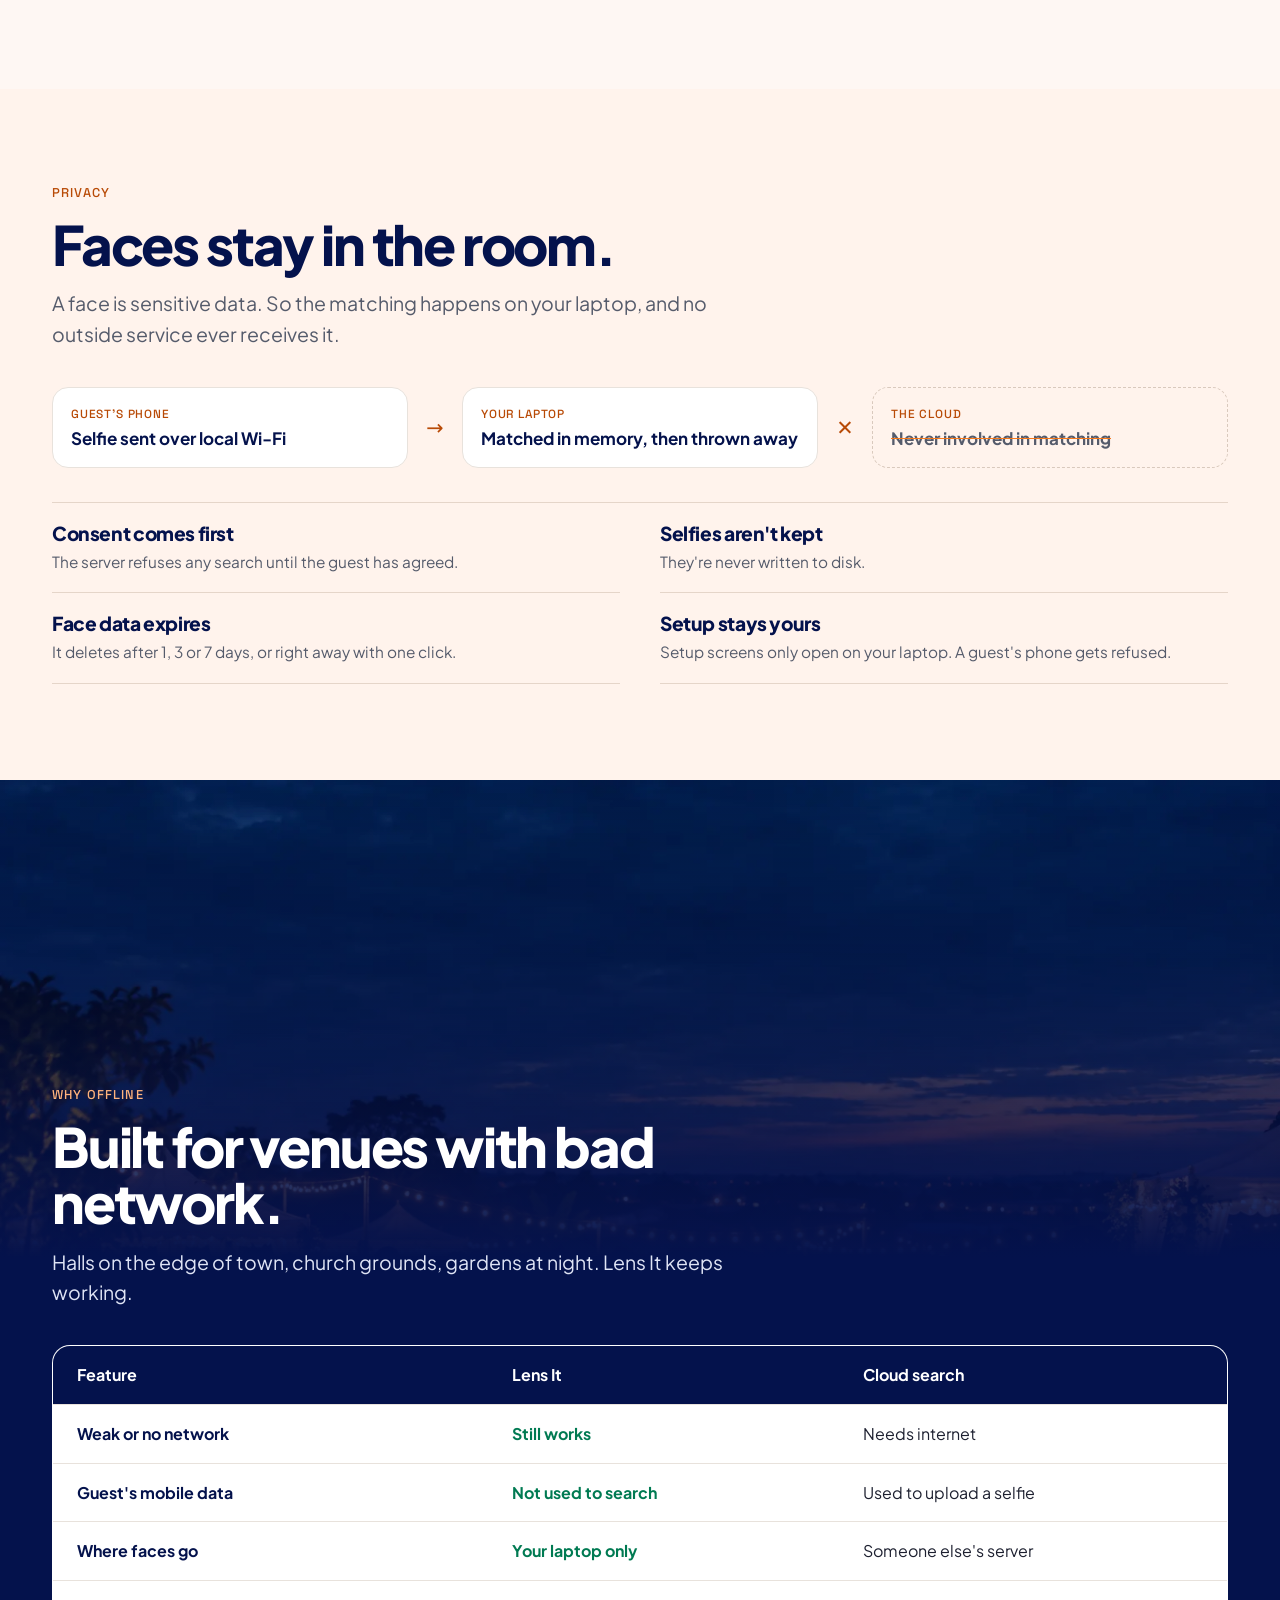
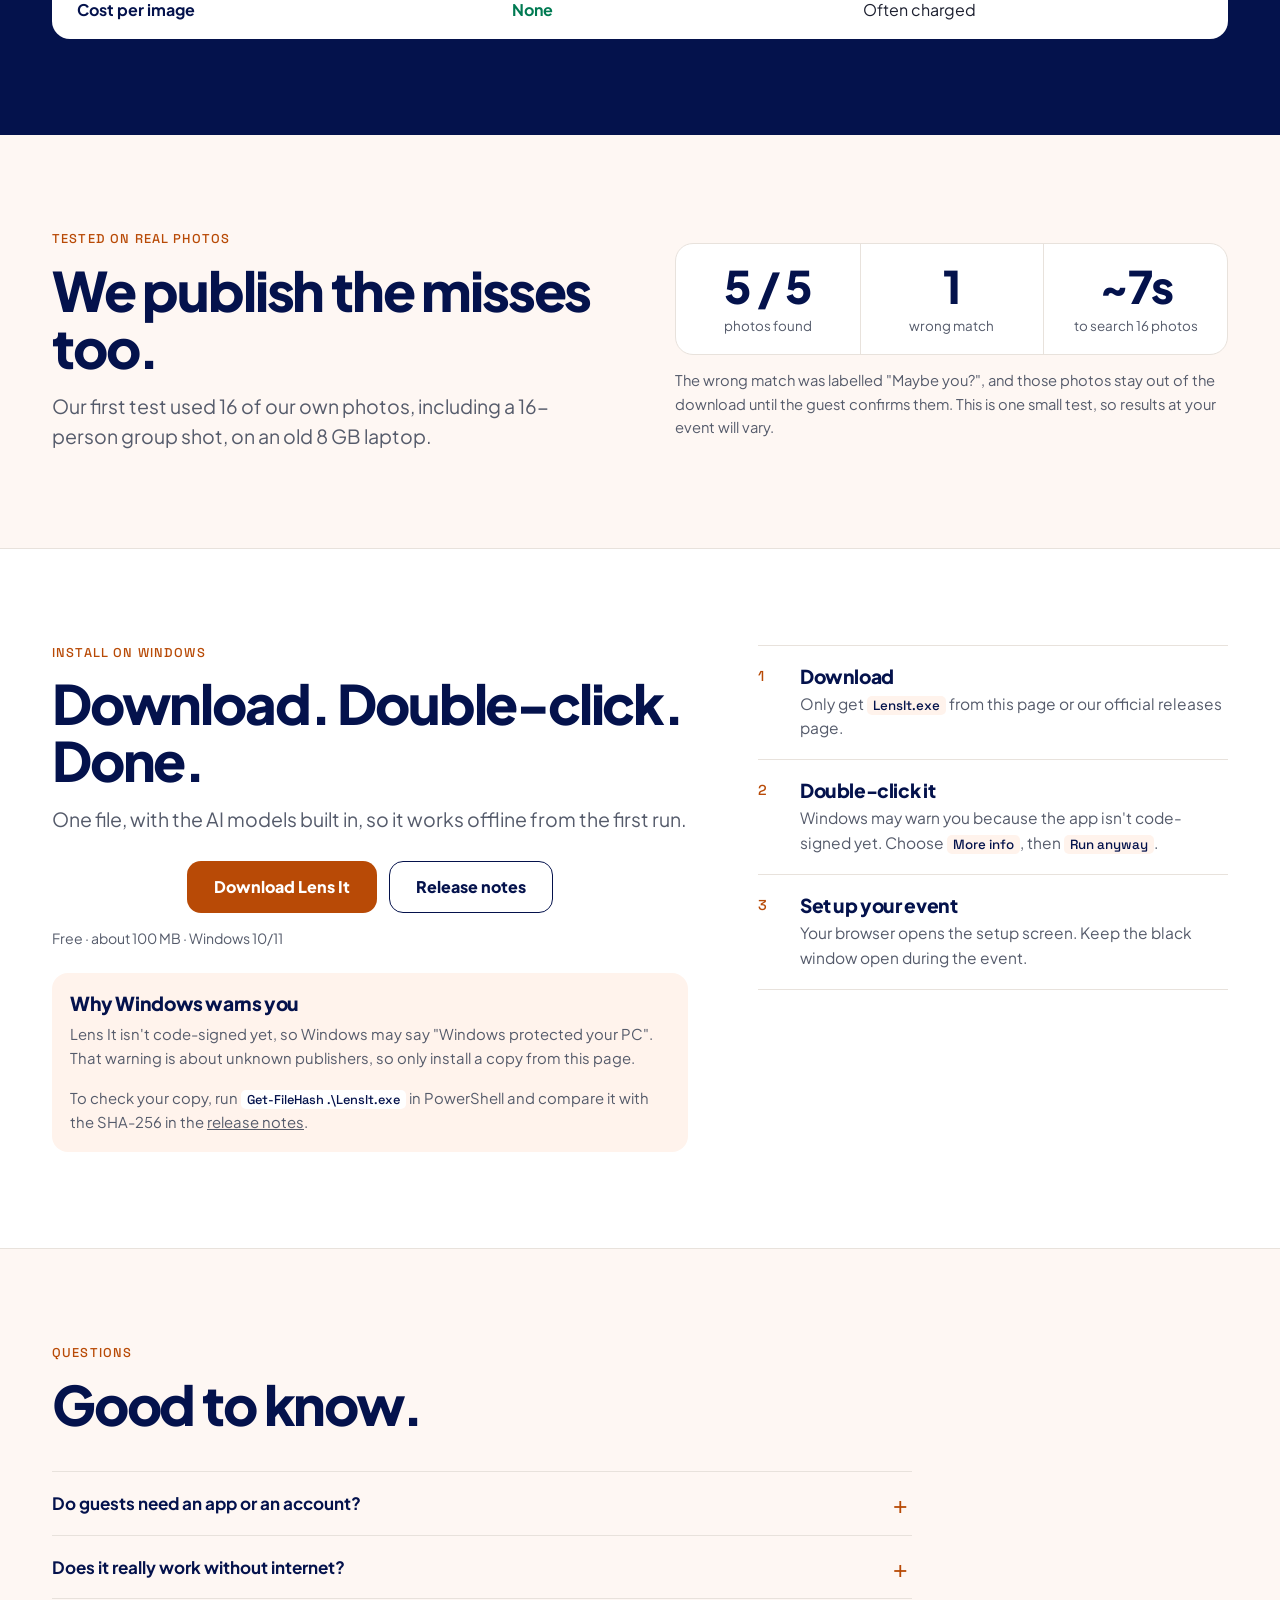
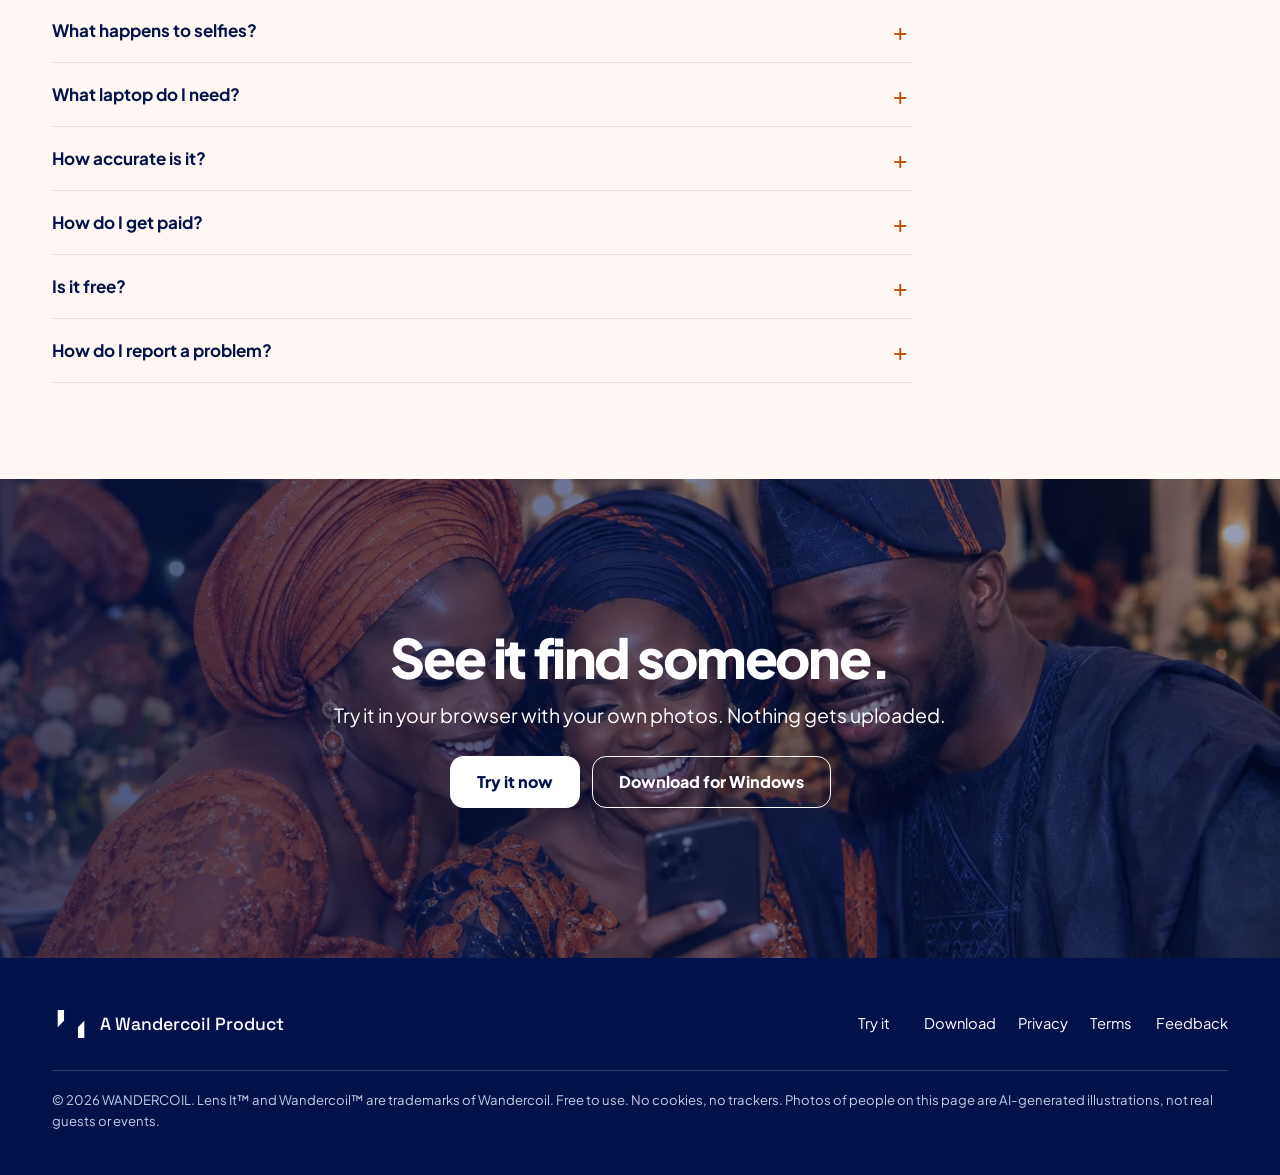
==== commit a7ab843f: "Self-host fonts, ask before loading Try models Co-Authored-By: Claude Opus 5.5 <noreply@anthropic.co" ====
--- a/lensit/index.html
+++ b/lensit/index.html
@@ -3,6 +3,7 @@
 <head>
 <meta charset="utf-8">
 <meta name="viewport" content="width=device-width,initial-scale=1">
+<link rel="stylesheet" href="fonts.css">
 <title>Lens It · Find yourself in every moment</title>
 <meta name="description" content="Guests find every event photo they're in with one selfie. It runs on the photographer's laptop, with no internet and no monthly fee.">
 <meta property="og:title" content="Lens It: find yourself in every moment">
@@ -13,8 +14,6 @@
 <link rel="icon" href="logo-badge.svg" type="image/svg+xml">
 <link rel="icon" href="favicon-32.png" sizes="32x32" type="image/png">
 <link rel="apple-touch-icon" href="apple-touch-icon.png">
-<link rel="preconnect" href="https://fonts.googleapis.com">
-<link href="https://fonts.googleapis.com/css2?family=Plus+Jakarta+Sans:wght@400;500;600;700;800&family=Space+Grotesk:wght@500;700&display=swap" rel="stylesheet">
 <style>
 :root{--navy:#04124c;--navy-2:#0b1d66;--navy-3:#1a2c78;--orange:#b84a06;--orange-hover:#9a3d05;--bright:#f87a1b;--peach:#ffb37d;--wash:#fff3ec;--cream:#fef7f3;--ink:#1d2030;--muted:#555b6b;--line:#e8e2dc;--white:#fff;--green:#007a52;--mint:#7fe3bf}
 *{box-sizing:border-box}
--- a/lensit/fonts.css
+++ b/lensit/fonts.css
@@ -0,0 +1,5 @@
+@font-face{font-family:"Plus Jakarta Sans";font-weight:400 500;font-display:swap;src:url(fonts/pjs-400.woff2) format("woff2")}
+@font-face{font-family:"Plus Jakarta Sans";font-weight:600;font-display:swap;src:url(fonts/pjs-600.woff2) format("woff2")}
+@font-face{font-family:"Plus Jakarta Sans";font-weight:700;font-display:swap;src:url(fonts/pjs-700.woff2) format("woff2")}
+@font-face{font-family:"Plus Jakarta Sans";font-weight:800;font-display:swap;src:url(fonts/pjs-800.woff2) format("woff2")}
+@font-face{font-family:"Space Grotesk";font-weight:500 700;font-display:swap;src:url(fonts/spacegrotesk-500.woff2) format("woff2")}
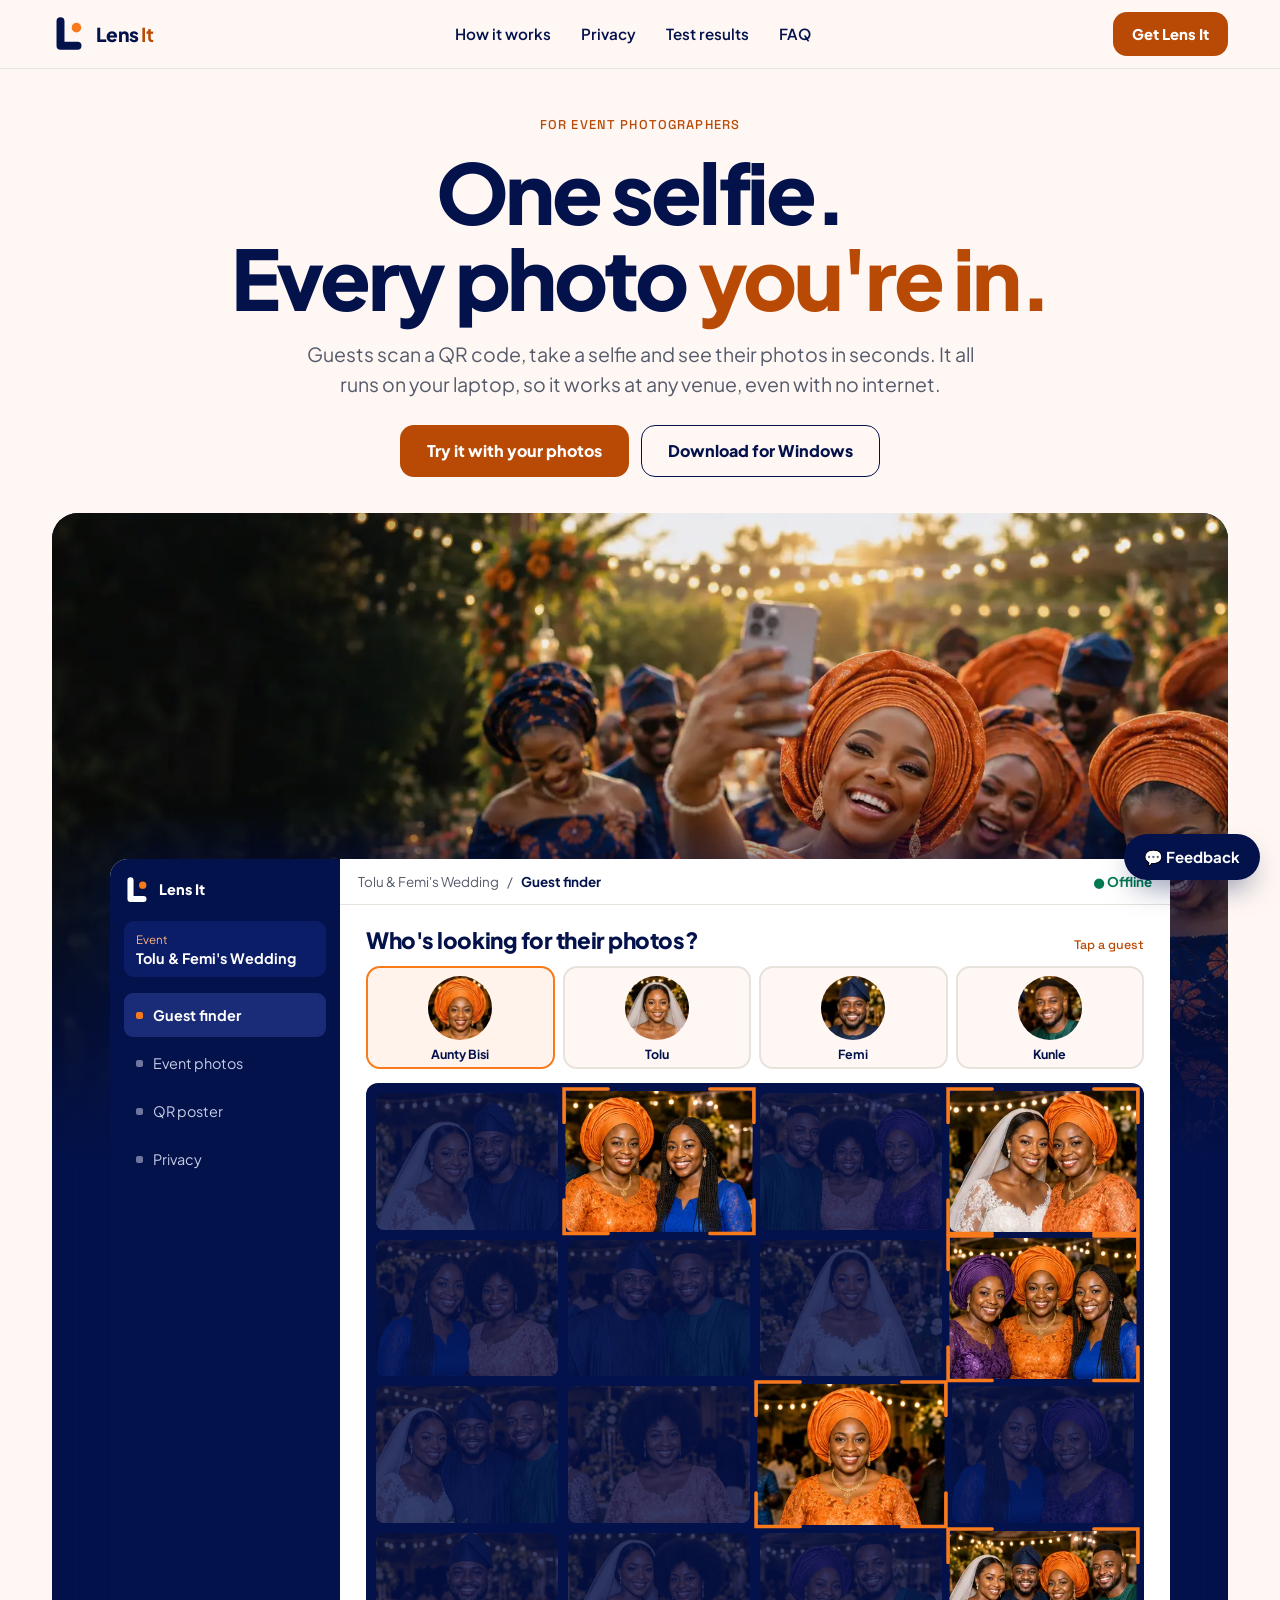
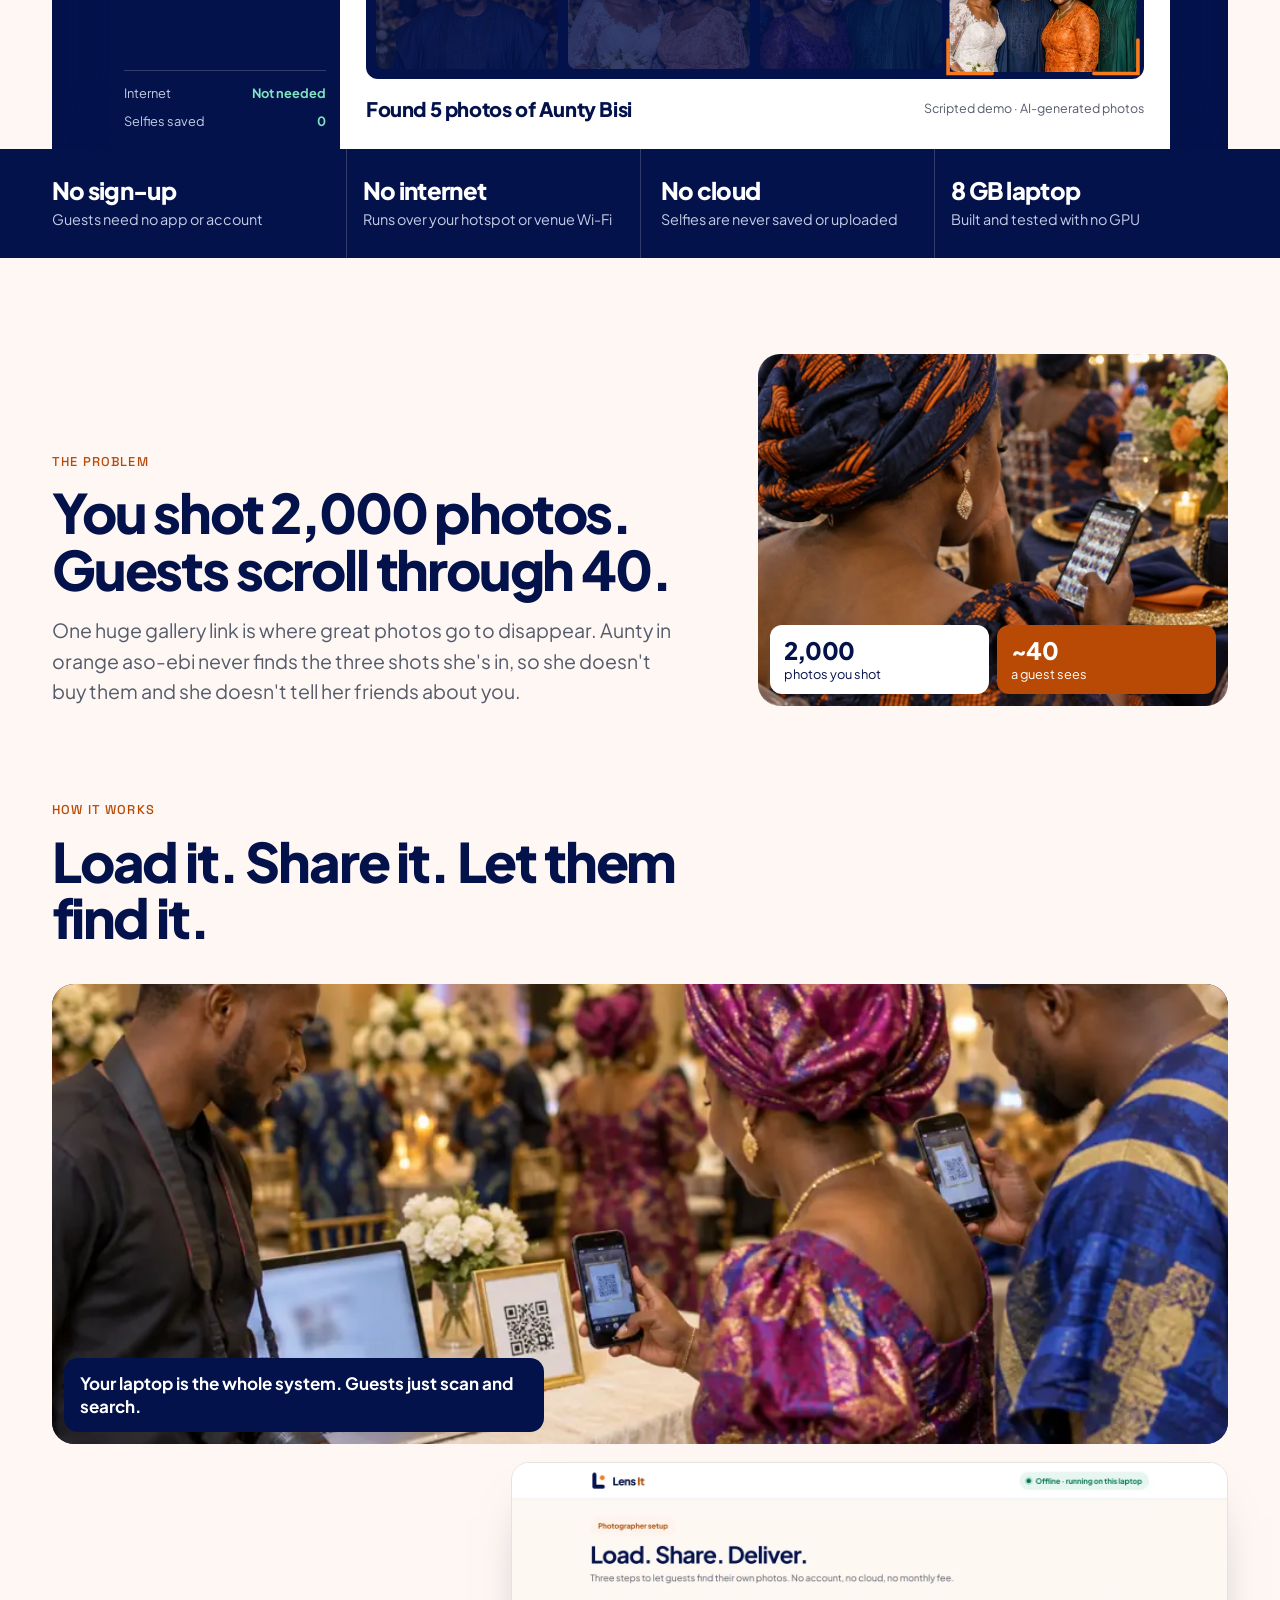
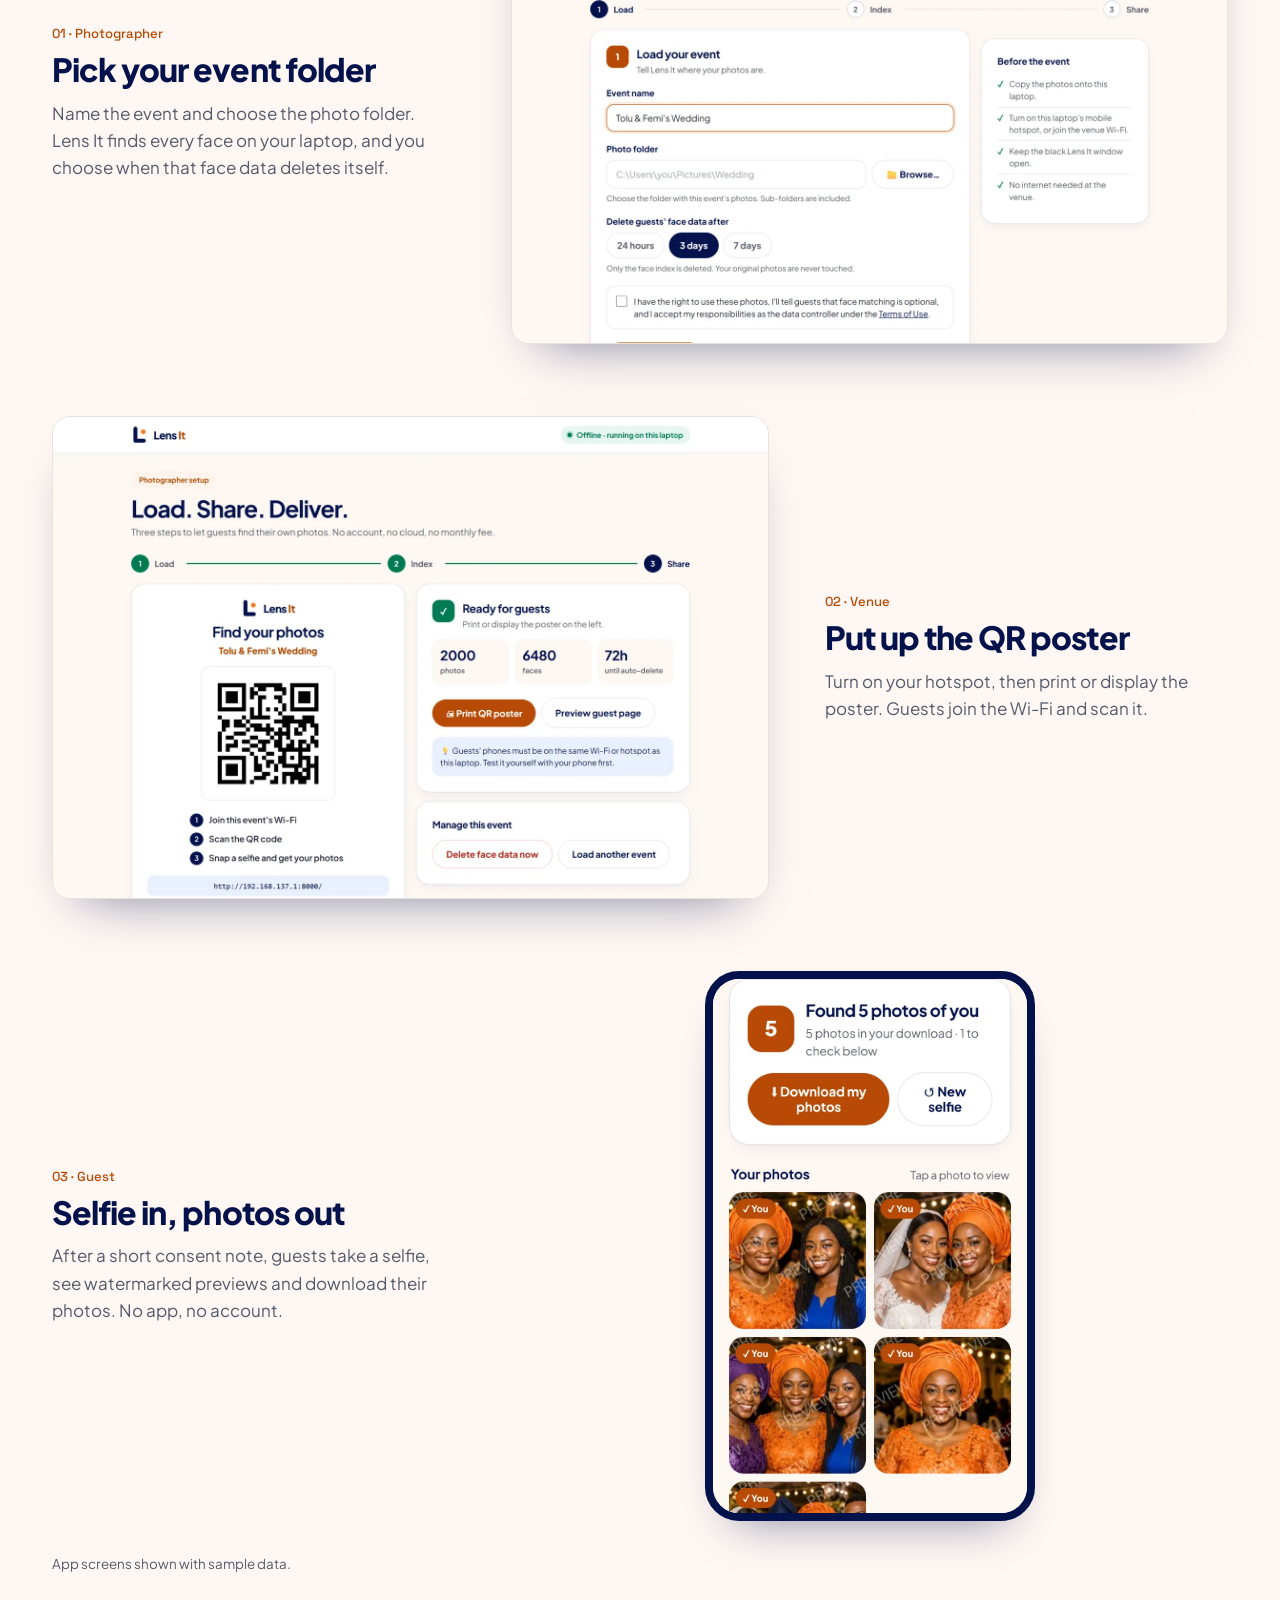
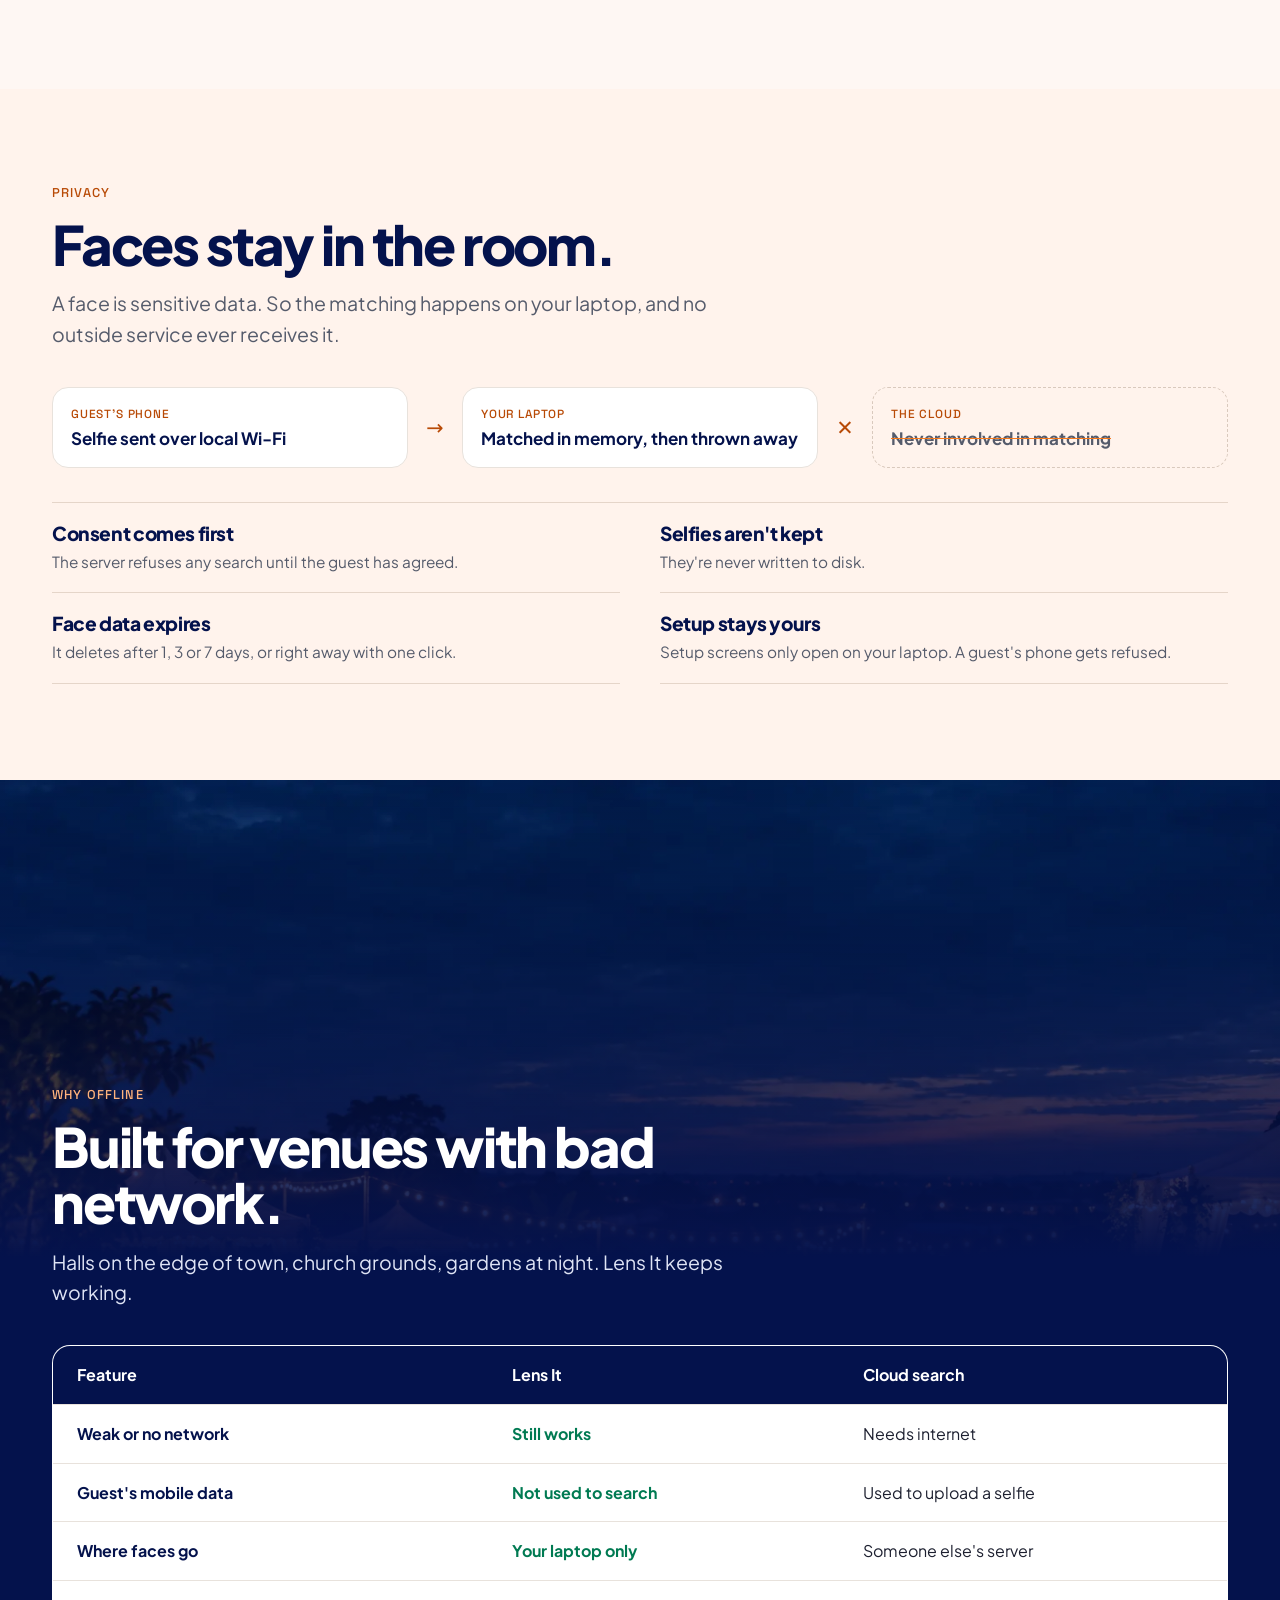
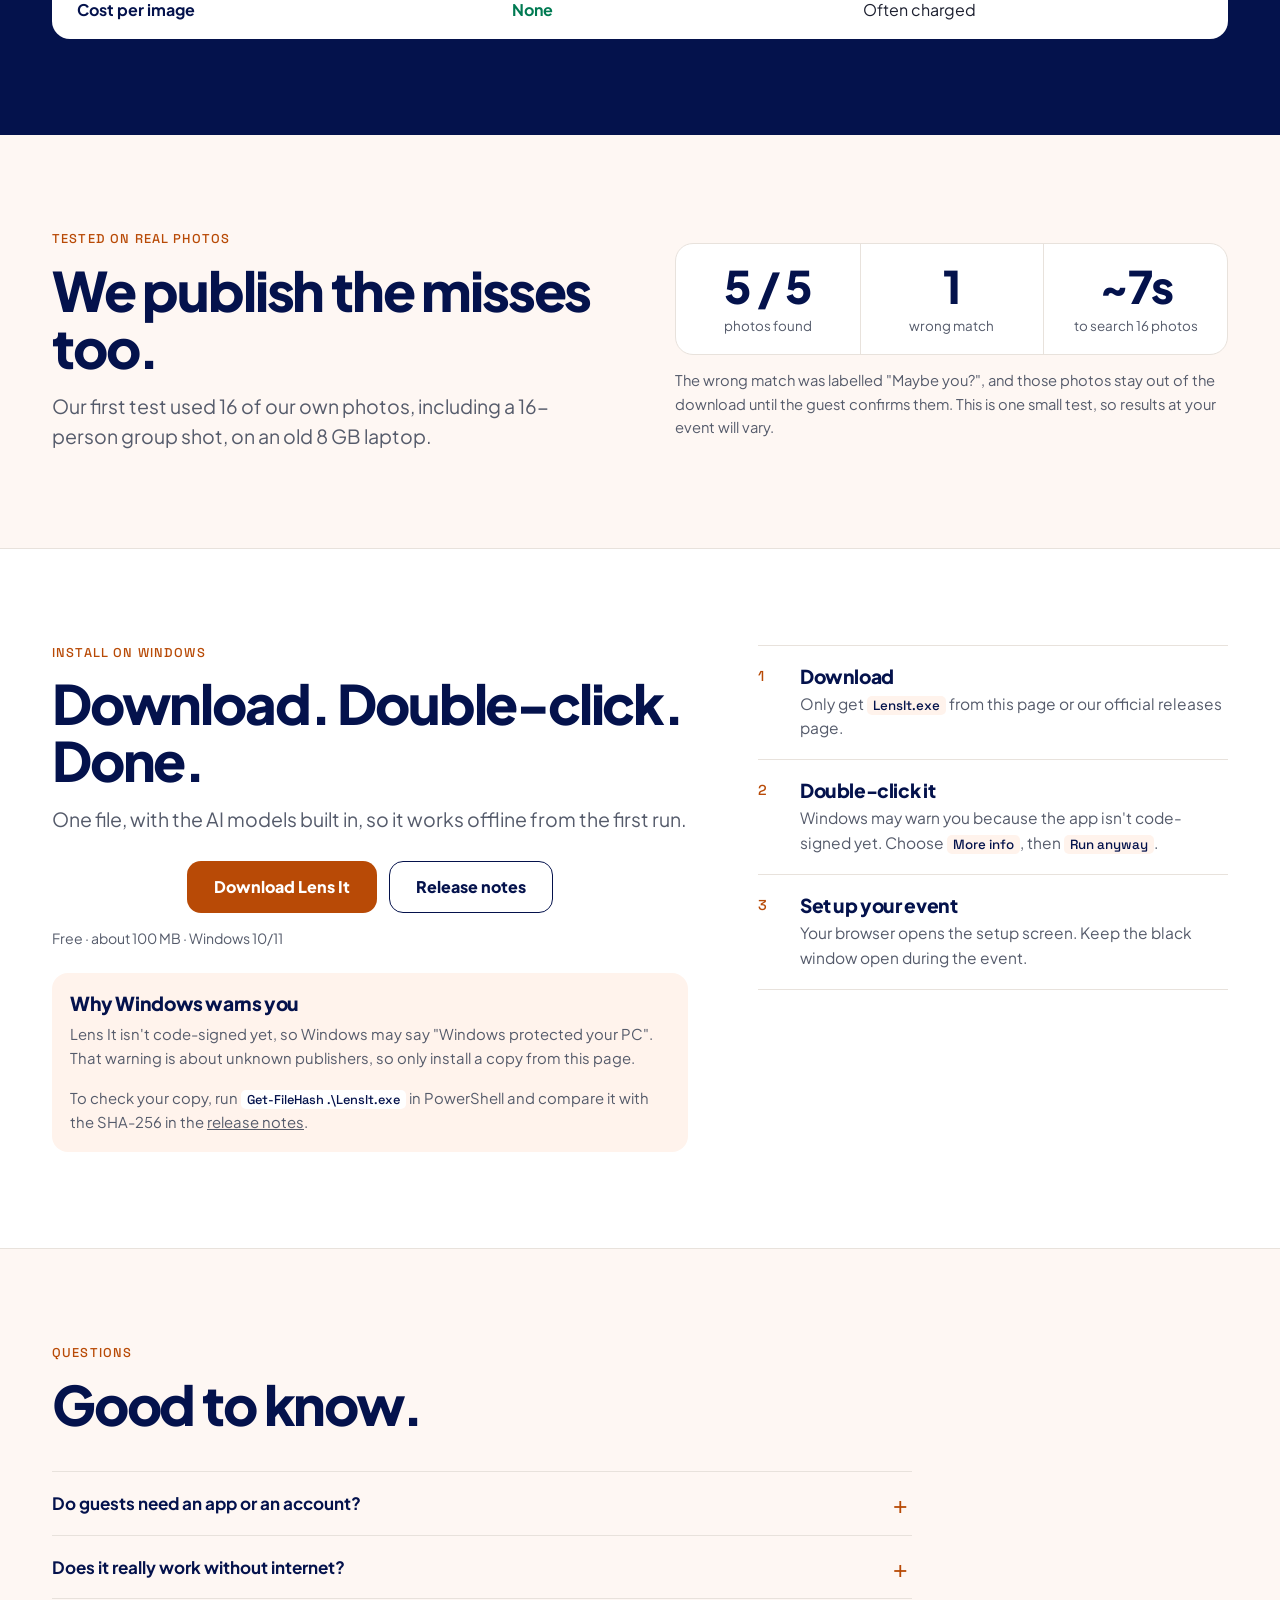
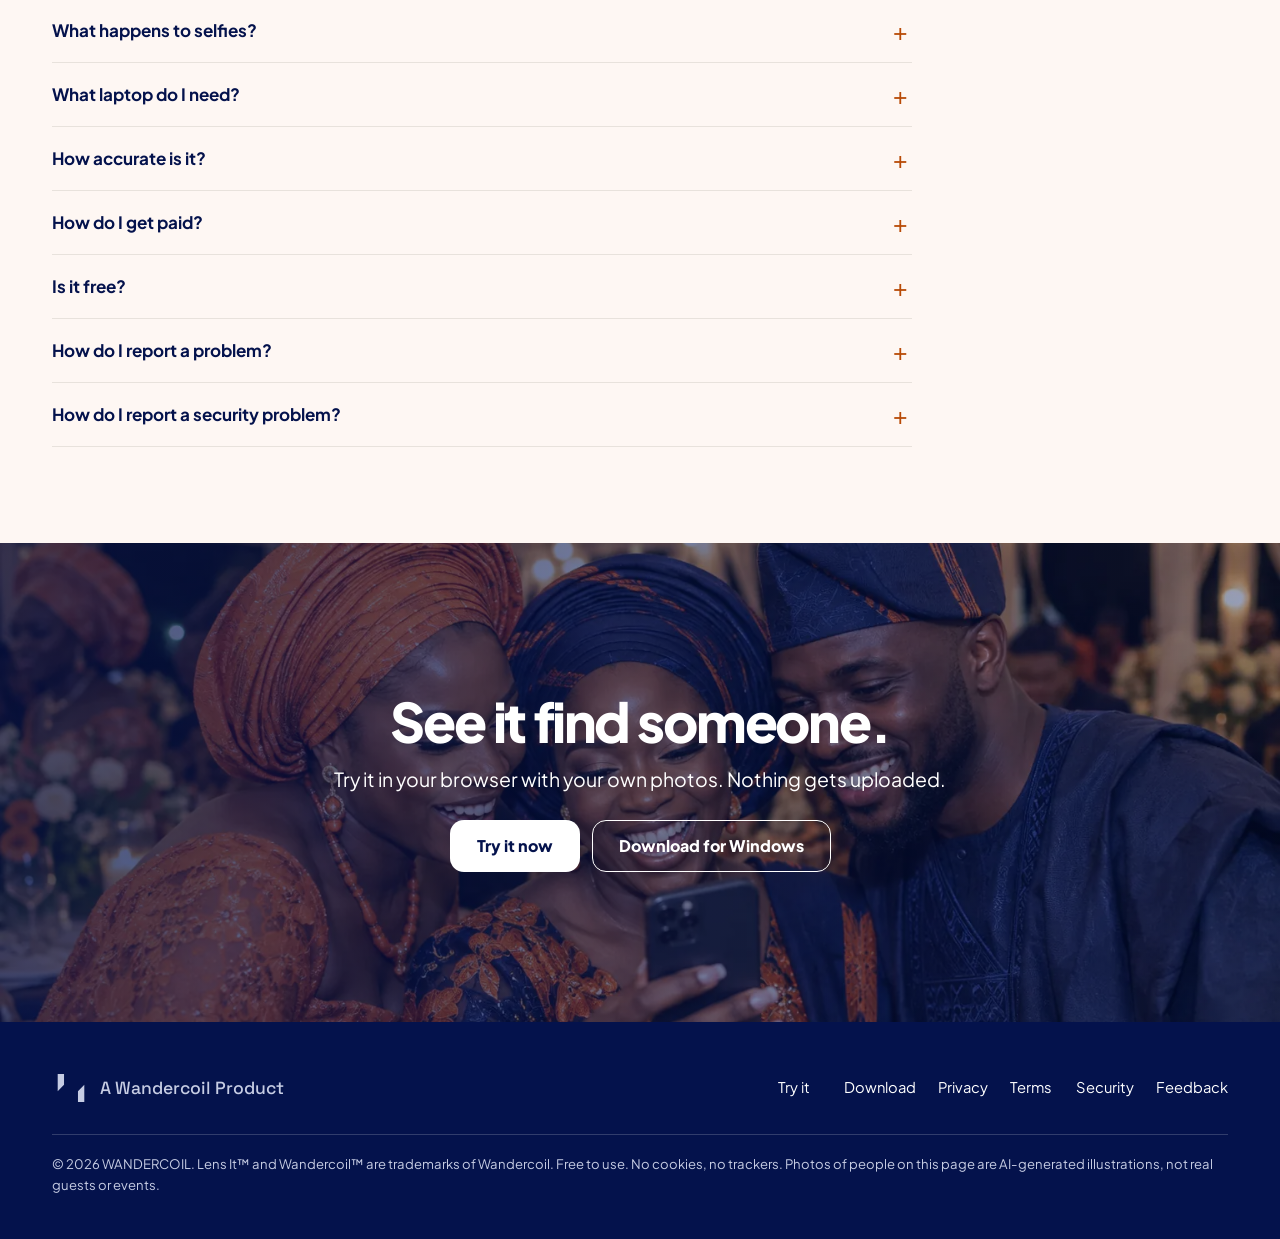
==== commit c3f6ff4d: "Lens It: send feedback by email and link the security page The feedback pop-up now opens the visitor" ====
--- a/lensit/index.html
+++ b/lensit/index.html
@@ -5,6 +5,8 @@
 <meta name="viewport" content="width=device-width,initial-scale=1">
 <link rel="stylesheet" href="fonts.css">
 <title>Lens It · Find yourself in every moment</title>
+<link rel="canonical" href="https://wandercoil.github.io/lensit/">
+<script type="application/ld+json">{"@context":"https://schema.org","@type":"SoftwareApplication","name":"Lens It","url":"https://wandercoil.github.io/lensit/","applicationCategory":"PhotographyApplication","operatingSystem":"Windows","description":"Guests find every event photo they're in with one selfie, matched offline on the photographer's laptop.","offers":{"@type":"Offer","price":"0","priceCurrency":"NGN"},"publisher":{"@type":"Organization","name":"Wandercoil","url":"https://wandercoil.github.io/"}}</script>
 <meta name="description" content="Guests find every event photo they're in with one selfie. It runs on the photographer's laptop, with no internet and no monthly fee.">
 <meta property="og:title" content="Lens It: find yourself in every moment">
 <meta property="og:description" content="One selfie finds every event photo a guest is in, matched offline on the photographer's laptop. Free to use.">
@@ -302,7 +304,7 @@
     <h1>One selfie.<br>Every photo <em>you're in.</em></h1>
     <p class="lead">Guests scan a QR code, take a selfie and see their photos in seconds. It all runs on your laptop, so it works at any venue, even with no internet.</p>
     <div class="ctas">
-      <a class="btn primary" href="try.html">Try it with your photos</a>
+      <a class="btn primary" href="try">Try it with your photos</a>
       <a class="btn ghost desk-only" href="#install">Download for Windows</a>
       <a class="btn ghost phone-only" href="#demo">See the demo</a>
     </div>
@@ -500,7 +502,8 @@
       <details><summary>How accurate is it?</summary><p>It works best with clear, front-facing selfies and reasonably lit photos. Less certain matches are labelled "Maybe you?", and the guest decides. We've only run small tests so far, so please tell us how it does at your event.</p></details>
       <details><summary>How do I get paid?</summary><p>For now, guests see watermarked previews and you share the full photos after they pay you by transfer. Built-in payments are in development.</p></details>
       <details><summary>Is it free?</summary><p>Yes, Lens It is free to use, with no subscription and no per-event fee.</p></details>
-      <details><summary>How do I report a problem?</summary><p>Use our <a href="https://github.com/Wandercoil/wandercoil.github.io/issues/new?template=feedback.yml" data-feedback>feedback form</a>. It takes about a minute.</p></details>
+      <details><summary>How do I report a problem?</summary><p>Use our <a href="/contact?topic=Feedback" data-feedback>feedback form</a>. It takes about a minute.</p></details>
+      <details><summary>How do I report a security problem?</summary><p>Please report it privately, not in public. Our <a href="/security">security page</a> explains how.</p></details>
     </div>
   </div>
 </section>
@@ -509,15 +512,15 @@
   <div class="wrap">
     <h2>See it find someone.</h2>
     <p class="lead" style="color:#fff">Try it in your browser with your own photos. Nothing gets uploaded.</p>
-    <div class="ctas"><a class="btn light" href="try.html">Try it now</a><a class="btn outline" href="#install">Download for Windows</a></div>
+    <div class="ctas"><a class="btn light" href="try">Try it now</a><a class="btn outline" href="#install">Download for Windows</a></div>
   </div>
 </div>
 </main>
 
 <footer>
   <div class="wrap">
-    <span class="wc"><svg viewBox="0 0 120 120" aria-hidden="true"><path d="M18,16 L38,16 L38,50 L18,70 Z M102,104 L82,104 L82,70 L102,50 Z" fill="currentColor"/></svg>A Wandercoil Product</span>
-    <nav aria-label="Footer"><a href="try.html">Try it</a><a href="#install">Download</a><a href="privacy.html">Privacy</a><a href="terms.html">Terms</a><a href="https://github.com/Wandercoil/wandercoil.github.io/issues/new?template=feedback.yml" data-feedback>Feedback</a></nav>
+    <a class="wc" href="/" style="color:inherit;text-decoration:none"><svg viewBox="0 0 120 120" aria-hidden="true"><path d="M18,16 L38,16 L38,50 L18,70 Z M102,104 L82,104 L82,70 L102,50 Z" fill="currentColor"/></svg>A Wandercoil Product</a>
+    <nav aria-label="Footer"><a href="try">Try it</a><a href="#install">Download</a><a href="privacy">Privacy</a><a href="terms">Terms</a><a href="/security">Security</a><a href="/contact?topic=Feedback" data-feedback>Feedback</a></nav>
     <div class="legal">© 2026 WANDERCOIL. Lens It™ and Wandercoil™ are trademarks of Wandercoil. Free to use. No cookies, no trackers. Photos of people on this page are AI-generated illustrations, not real guests or events.</div>
   </div>
 </footer>
